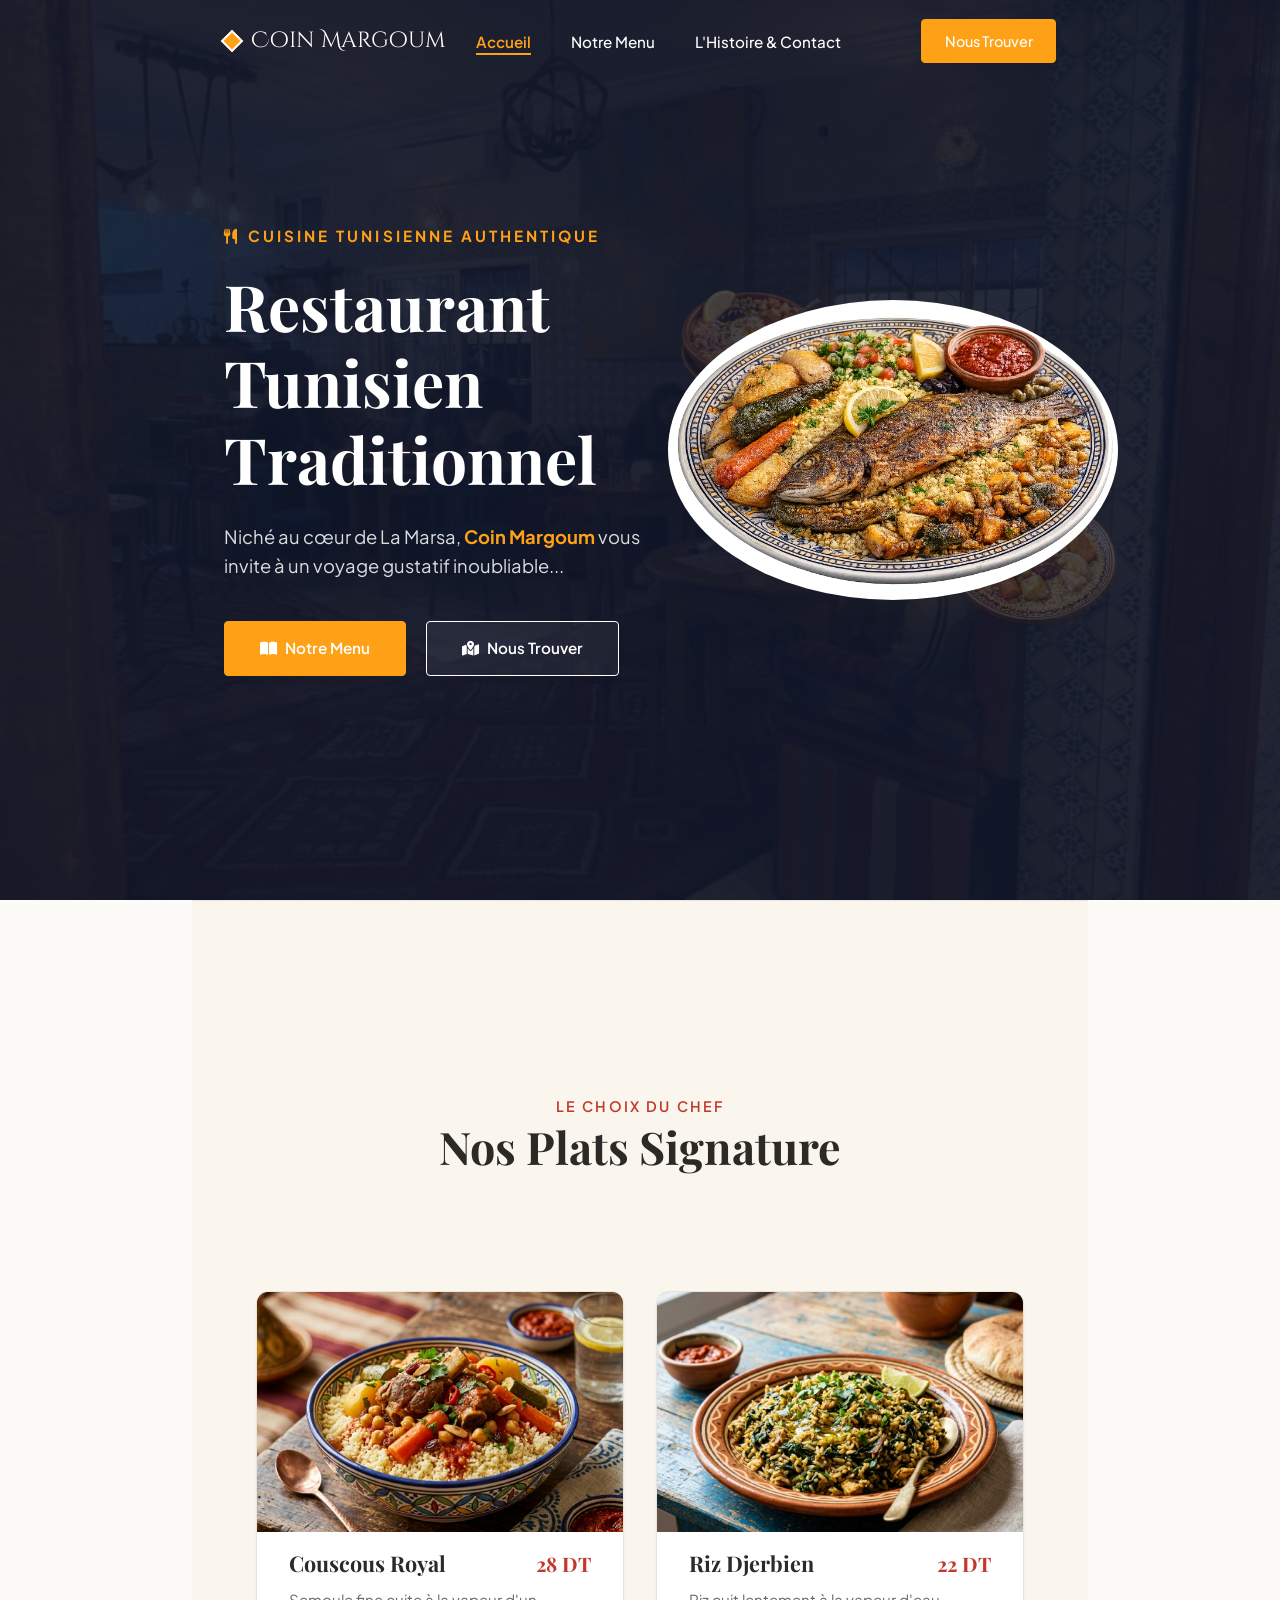
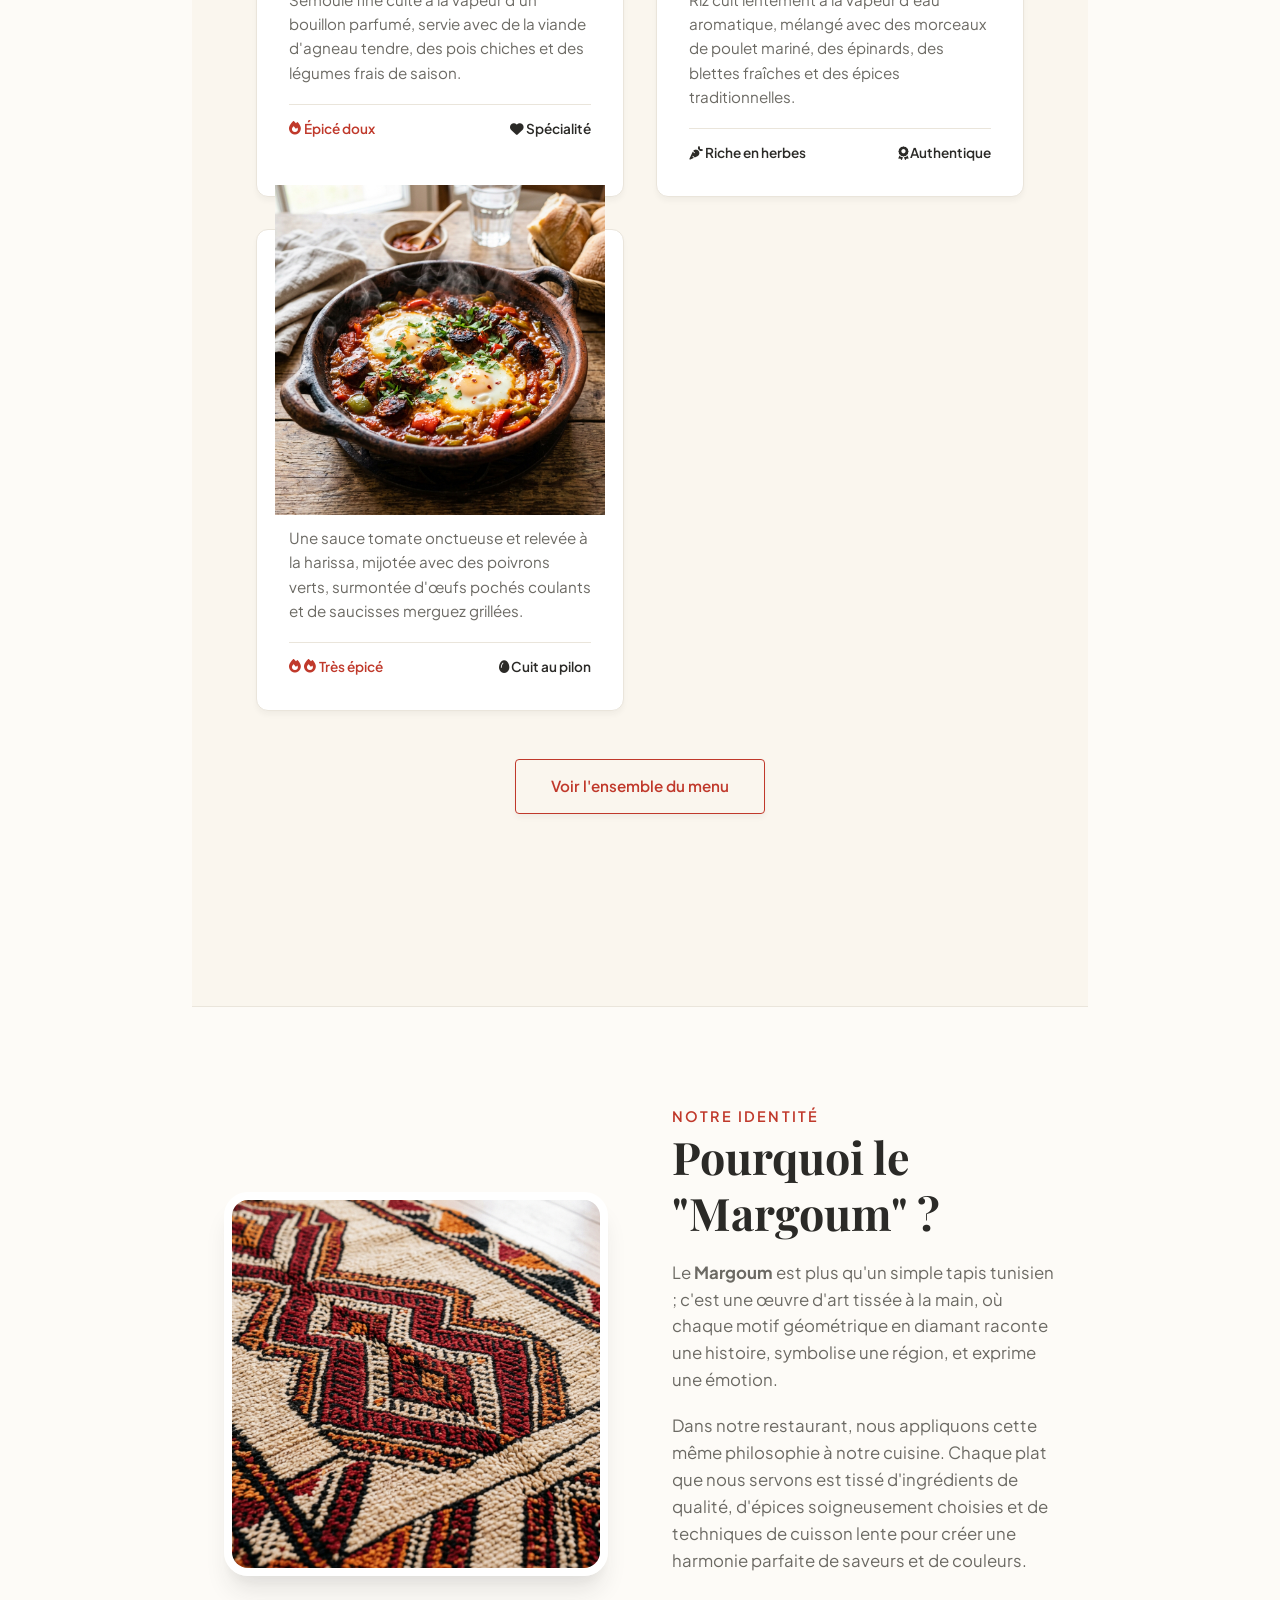
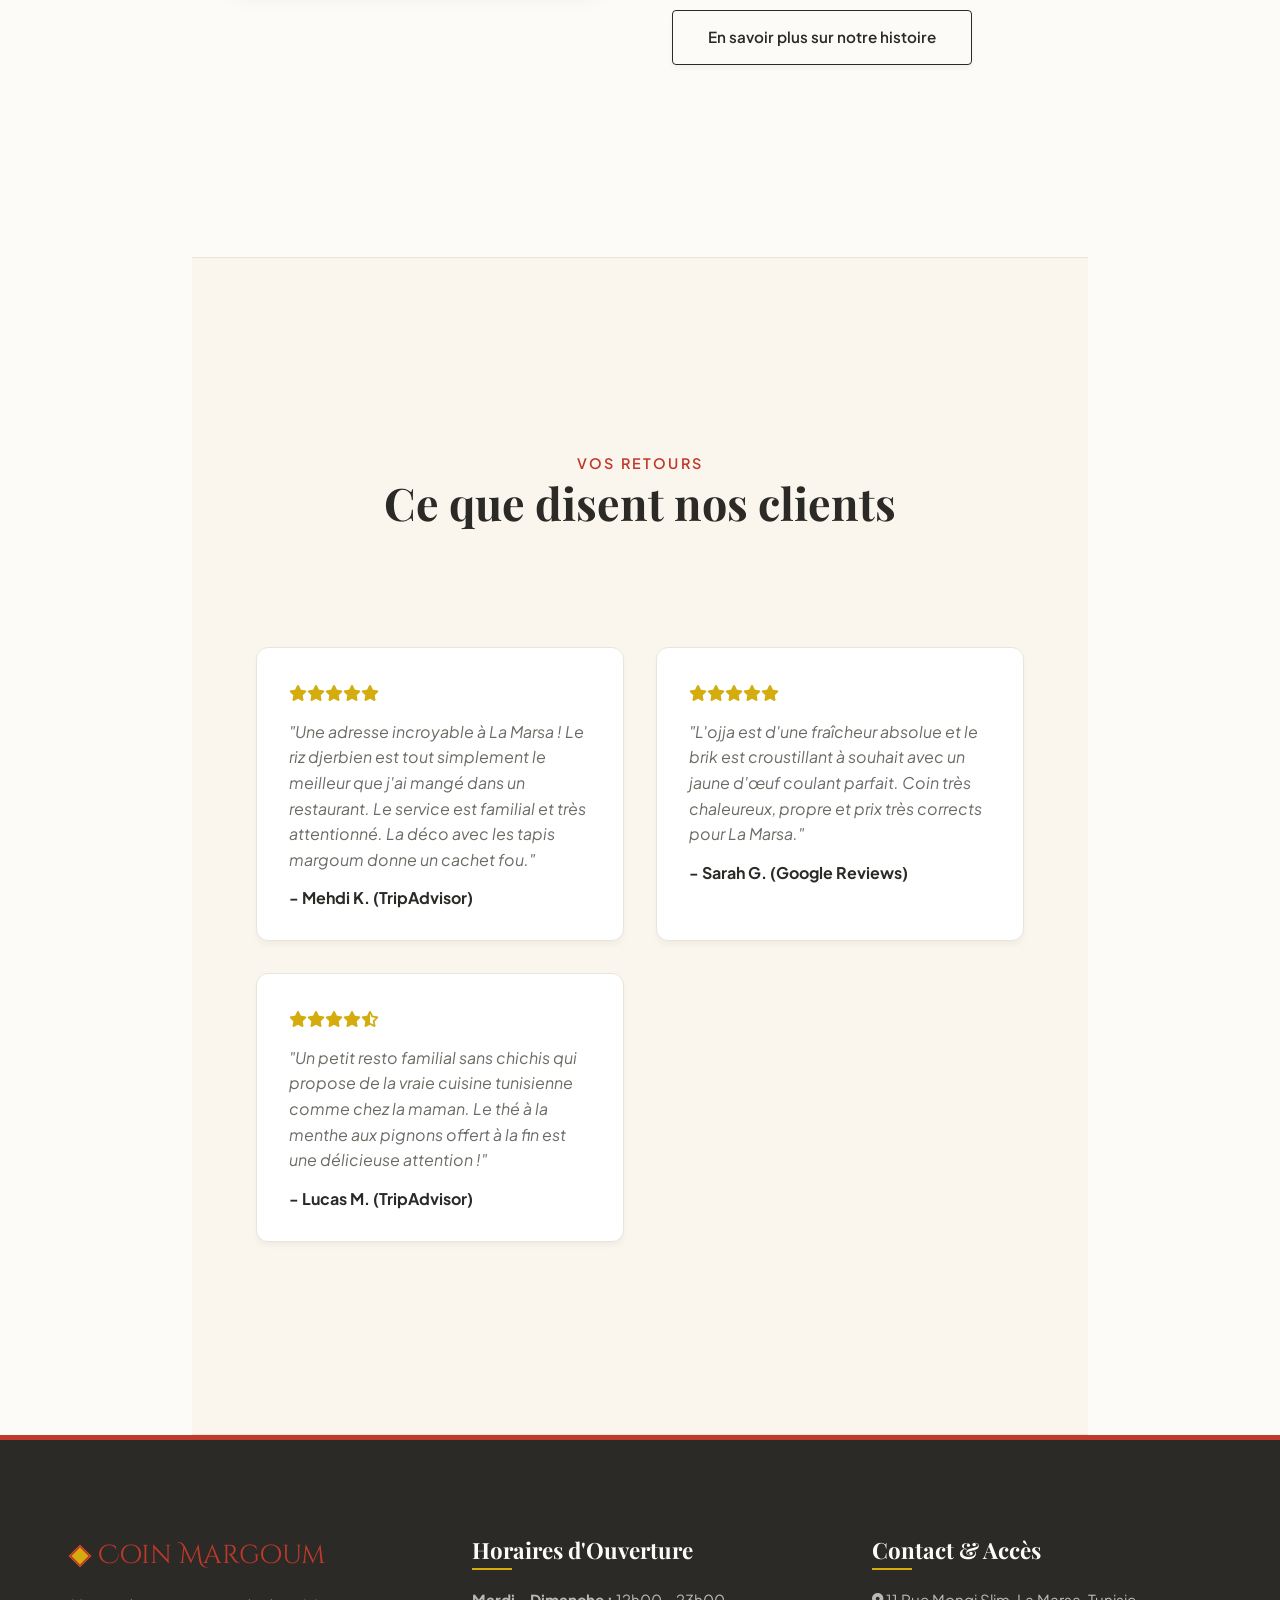
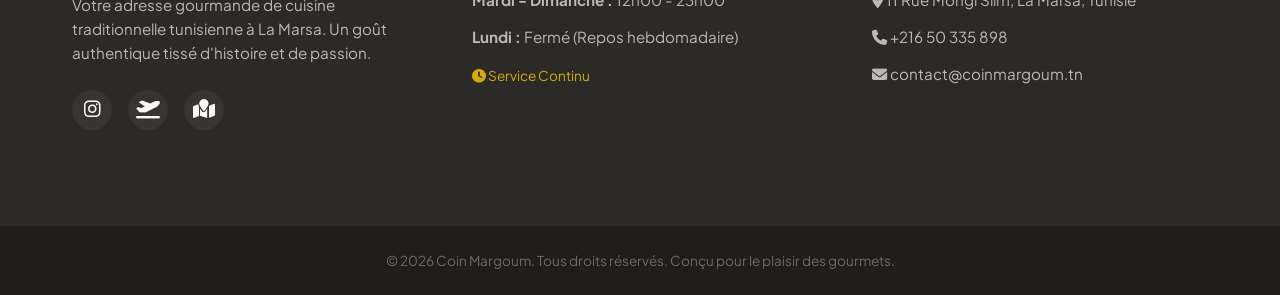
==== index.html @ 008bf055 "Update index.html" ====
<!DOCTYPE html>
<html lang="fr">
<head>
    <meta charset="UTF-8">
    <meta name="viewport" content="width=device-width, initial-scale=1.0">
    <meta name="description" content="Coin Margoum - Restaurant traditionnel tunisien à La Marsa, Tunis. Découvrez nos spécialités culinaires : Couscous, Riz Djerbien, Ojja, et Brik dans une ambiance chaleureuse et authentique.">
    <title>Coin Margoum | Restaurant Tunisien Traditionnel à La Marsa</title>
    <!-- Favicon -->
    <link rel="icon" type="image/png" href="data:image/svg+xml,%3Csvg xmlns='http://www.w3.org/2000/svg' viewBox='0 0 24 24'%3E%3Cpath d='M12 0 L24 12 L12 24 L0 12 Z' fill='%23C0392B'/%3E%3C/svg%3E">
    <!-- FontAwesome for icons -->
    <link rel="stylesheet" href="https://cdnjs.cloudflare.com/ajax/libs/font-awesome/6.4.0/css/all.min.css">
    <!-- Main Stylesheet -->
    <link rel="stylesheet" href="style.css?v=2">
</head>
<body>

    <!-- Sticky Header -->
    <header class="navbar navbar-transparent" id="main-navbar">
        <div class="nav-container">
            <a href="index.html" class="logo" id="nav-logo">
                <div class="logo-diamond"></div>
                Coin Margoum
            </a>
            
            <button class="mobile-nav-toggle" id="mobile-toggle" aria-label="Menu principal">
                <i class="fa-solid fa-bars"></i>
            </button>

            <nav>
                <ul class="nav-links" id="nav-menu">
                    <li><a href="index.html" class="active" id="link-home">Accueil</a></li>
                    <li><a href="menu.html" id="link-menu">Notre Menu</a></li>
                    <li><a href="about.html" id="link-about">L'Histoire & Contact</a></li>
                    <li><button id="admin-space-btn" class="btn btn-secondary nav-cta" style="display: none;">administor space</button></li>
                    <li><a href="about.html#contact" class="btn btn-primary nav-cta" id="link-cta">Nous Trouver</a></li>
                </ul>
            </nav>
        </div>
    </header>

    <main>
        <!-- Hero Section -->
        <section class="hero" id="hero-section">
            <div class="hero-container">
                <div class="hero-content">
                    <div class="hero-tag">
                        <i class="fa-solid fa-utensils"></i> Cuisine Tunisienne Authentique
                    </div>
                    <h1>Restaurant Tunisien Traditionnel</h1>
                    <p>Niché au cœur de La Marsa, <strong>Coin Margoum</strong> vous invite à un voyage gustatif inoubliable... </p>
                    <div class="hero-actions">
                        <a href="menu.html" class="btn btn-primary" id="hero-btn-menu">
                            <i class="fa-solid fa-book-open"></i> Notre Menu
                        </a>
                        <a href="about.html#contact" class="btn btn-secondary" id="hero-btn-contact">
                            <i class="fa-solid fa-map-location-dot"></i> Nous Trouver
                        </a>
                    </div>
                </div>
                <div class="hero-image-container" id="hero-dishes-carousel">
                    <!-- Dish 1: Couscous au Poisson (starts active) - Loads immediately -->
                    <div class="hero-dish-wrapper dish-active" data-index="0">
                        <img src="pictures/41e5725d-9258-46dd-abce-8f9308166b0f.jfif" alt="Couscous au Poisson tunisien" class="dish-img" draggable="false">
                    </div>
                    <!-- Dish 2: Couscous à l'Agneau (starts next) - Lazy-loaded -->
                    <div class="hero-dish-wrapper dish-next" data-index="1">
                        <img src="pictures/ChatGPT Image 6 يونيو 2026، 04_21_49 م.jfif" data-src="assets/dish_couscous_agneau.png" alt="Couscous à l'Agneau traditionnel" class="dish-img" draggable="false">
                    </div>
                    <!-- Dish 3: Ojja Merguez (starts hidden) - Lazy-loaded -->
                    <div class="hero-dish-wrapper dish-hidden" data-index="2">
                        <img src="pictures/ChatGPT Image 6 يونيو 2026، 04_22_20 م.jfif" data-src="assets/dish_ojja.png" alt="Ojja tunisienne aux oeufs et merguez" class="dish-img" draggable="false">
                    </div>
                    <!-- Dish 4: Poisson Grillé (starts hidden) - Lazy-loaded -->
                    <div class="hero-dish-wrapper dish-hidden" data-index="3">
                        <img src="pictures/ChatGPT Image 6 يونيو 2026، 04_22_36 م.jfif" data-src="assets/dish_poisson_grille.png" alt="Poisson grillé tunisien avec salade" class="dish-img" draggable="false">
                    </div>
                    <!-- Dish 5: Chakchouka (starts hidden) - Lazy-loaded -->
                    <div class="hero-dish-wrapper dish-hidden" data-index="4">
                        <img src="pictures/ChatGPT Image Jun 6, 2026, 04_23_22 PM.jfif" data-src="assets/dish_chakchouka.png" alt="Chakchouka tunisienne aux oeufs et poivrons" class="dish-img" draggable="false">
                    </div>
                    <!-- Dish 6: Lablabi (starts hidden) - Lazy-loaded -->
                    <div class="hero-dish-wrapper dish-hidden" data-index="5">
                        <img src="pictures/ChatGPT Image Jun 6, 2026, 04_23_54 PM.jfif" data-src="assets/dish_lablabi.png" alt="Lablabi tunisien aux pois chiches et thon" class="dish-img" draggable="false">
                    </div>
                </div>
            </div>
        </section>


        <!-- Featured Plates Section -->
        <section class="section section-alt" id="featured-plates-section">
            <div class="section">
                <div class="heading-container">
                    <span class="heading-subtitle">Le choix du chef</span>
                    <h2>Nos Plats Signature</h2>
                    <div class="margoum-divider"></div>
                </div>

                <div class="plates-grid">
                    <!-- Plate 1: Couscous -->
                    <div class="plate-card" id="plate-couscous">
                        <div class="plate-image">
                            <img src="assets/dish_couscous.png" alt="Couscous Royal traditionnel de Coin Margoum">
                        </div>
                        <div class="plate-info">
                            <div class="plate-header">
                                <h3>Couscous Royal</h3>
                                <span class="plate-price">28 DT</span>
                            </div>
                            <p class="plate-desc">Semoule fine cuite à la vapeur d'un bouillon parfumé, servie avec de la viande d'agneau tendre, des pois chiches et des légumes frais de saison.</p>
                            <div class="plate-meta">
                                <span class="plate-spicy"><i class="fa-solid fa-fire"></i> Épicé doux</span>
                                <span><i class="fa-solid fa-heart"></i> Spécialité</span>
                            </div>
                        </div>
                    </div>

                    <!-- Plate 2: Riz Djerbien -->
                    <div class="plate-card" id="plate-riz">
                        <div class="plate-image">
                            <img src="assets/dish_riz_djerbien.png" alt="Riz Djerbien traditionnel cuit à la vapeur">
                        </div>
                        <div class="plate-info">
                            <div class="plate-header">
                                <h3>Riz Djerbien</h3>
                                <span class="plate-price">22 DT</span>
                            </div>
                            <p class="plate-desc">Riz cuit lentement à la vapeur d'eau aromatique, mélangé avec des morceaux de poulet mariné, des épinards, des blettes fraîches et des épices traditionnelles.</p>
                            <div class="plate-meta">
                                <span><i class="fa-solid fa-carrot"></i> Riche en herbes</span>
                                <span><i class="fa-solid fa-award"></i> Authentique</span>
                            </div>
                        </div>
                    </div>

                    <!-- Plate 3: Ojja -->
                    <div class="plate-card-tr" id="plate-ojja">
                        <div class="plate-image-tr" style="text-align: center;">
                            <img src="assets/dish_ojja.png" style="width: 90%;" alt="Ojja tunisienne aux oeufs et merguez">
                        </div>
                        <div class="plate-info">
                            <div class="plate-header">
                                <h3>Ojja aux Merguez</h3>
                                <span class="plate-price">18 DT</span>
                            </div>
                            <p class="plate-desc">Une sauce tomate onctueuse et relevée à la harissa, mijotée avec des poivrons verts, surmontée d'œufs pochés coulants et de saucisses merguez grillées.</p>
                            <div class="plate-meta">
                                <span class="plate-spicy"><i class="fa-solid fa-fire"></i><i class="fa-solid fa-fire"></i> Très épicé</span>
                                <span><i class="fa-solid fa-egg"></i> Cuit au pilon</span>
                            </div>
                        </div>
                    </div>
                </div>

                <div style="text-align: center; margin-top: 3rem;">
                    <a href="menu.html" class="btn btn-outline" id="btn-see-full-menu">Voir l'ensemble du menu</a>
                </div>
            </div>
        </section>

        <!-- Our Story Teaser Section -->
        <section class="section" id="about-teaser-section">
            <div class="about-hero">
                <div class="about-hero-img">
                    <img src="assets/about_margoum.png" alt="Détail d'un tapis traditionnel Margoum tunisien">
                </div>
                <div class="about-hero-content">
                    <span class="heading-subtitle">Notre Identité</span>
                    <h2>Pourquoi le "Margoum" ?</h2>
                    <p>Le <strong>Margoum</strong> est plus qu'un simple tapis tunisien ; c'est une œuvre d'art tissée à la main, où chaque motif géométrique en diamant raconte une histoire, symbolise une région, et exprime une émotion.</p>
                    <p>Dans notre restaurant, nous appliquons cette même philosophie à notre cuisine. Chaque plat que nous servons est tissé d'ingrédients de qualité, d'épices soigneusement choisies et de techniques de cuisson lente pour créer une harmonie parfaite de saveurs et de couleurs.</p>
                    <a href="about.html" class="btn btn-secondary" style="margin-top: 1rem;" id="btn-read-history">En savoir plus sur notre histoire</a>
                </div>
            </div>
        </section>

        <!-- Testimonials Section -->
        <section class="section section-alt" id="testimonials-section">
            <div class="section">
                <div class="heading-container">
                    <span class="heading-subtitle">Vos retours</span>
                    <h2>Ce que disent nos clients</h2>
                    <div class="margoum-divider"></div>
                </div>

                <div class="features-grid">
                    <!-- Testimonial 1 -->
                    <div class="feature-card" style="text-align: left;" id="testi-1">
                        <div style="color: var(--color-gold); margin-bottom: 0.8rem;">
                            <i class="fa-solid fa-star"></i><i class="fa-solid fa-star"></i><i class="fa-solid fa-star"></i><i class="fa-solid fa-star"></i><i class="fa-solid fa-star"></i>
                        </div>
                        <p style="font-style: italic; margin-bottom: 1rem;">"Une adresse incroyable à La Marsa ! Le riz djerbien est tout simplement le meilleur que j'ai mangé dans un restaurant. Le service est familial et très attentionné. La déco avec les tapis margoum donne un cachet fou."</p>
                        <h4 style="font-size: 1rem; font-family: var(--font-body); font-weight: 700;">- Mehdi K. (TripAdvisor)</h4>
                    </div>

                    <!-- Testimonial 2 -->
                    <div class="feature-card" style="text-align: left;" id="testi-2">
                        <div style="color: var(--color-gold); margin-bottom: 0.8rem;">
                            <i class="fa-solid fa-star"></i><i class="fa-solid fa-star"></i><i class="fa-solid fa-star"></i><i class="fa-solid fa-star"></i><i class="fa-solid fa-star"></i>
                        </div>
                        <p style="font-style: italic; margin-bottom: 1rem;">"L'ojja est d'une fraîcheur absolue et le brik est croustillant à souhait avec un jaune d'œuf coulant parfait. Coin très chaleureux, propre et prix très corrects pour La Marsa."</p>
                        <h4 style="font-size: 1rem; font-family: var(--font-body); font-weight: 700;">- Sarah G. (Google Reviews)</h4>
                    </div>

                    <!-- Testimonial 3 -->
                    <div class="feature-card" style="text-align: left;" id="testi-3">
                        <div style="color: var(--color-gold); margin-bottom: 0.8rem;">
                            <i class="fa-solid fa-star"></i><i class="fa-solid fa-star"></i><i class="fa-solid fa-star"></i><i class="fa-solid fa-star"></i><i class="fa-solid fa-star-half-stroke"></i>
                        </div>
                        <p style="font-style: italic; margin-bottom: 1rem;">"Un petit resto familial sans chichis qui propose de la vraie cuisine tunisienne comme chez la maman. Le thé à la menthe aux pignons offert à la fin est une délicieuse attention !"</p>
                        <h4 style="font-size: 1rem; font-family: var(--font-body); font-weight: 700;">- Lucas M. (TripAdvisor)</h4>
                    </div>
                </div>
            </div>
        </section>


    </main>

    <!-- Footer -->
    <footer>
        <div class="footer-container">
            <!-- Col 1 -->
            <div class="footer-col" id="footer-brand">
                <div class="footer-logo">
                    <div class="logo-diamond"></div>
                    Coin Margoum
                </div>
                <p>Votre adresse gourmande de cuisine traditionnelle tunisienne à La Marsa. Un goût authentique tissé d'histoire et de passion.</p>
                <div class="footer-socials">
                    <a href="https://www.instagram.com/stories/highlights/17937594273190256/" target="_blank" aria-label="Instagram"><i class="fa-brands fa-instagram"></i></a>
                    <a href="https://www.tripadvisor.fr/Restaurant_Review-g297946-d32889949-Reviews-Coin_Margoum-La_Marsa_Tunis_Governorate.html" target="_blank" aria-label="TripAdvisor"><i class="fa-solid fa-plane-departure"></i></a>
                    <a href="https://www.google.com/maps/place/Coin+Margoum/data=!4m7!3m6!1s0x12e2b5003e808051:0xf9a4d37cafb55d91!8m2!3d36.8837142!4d10.331708!16s%2Fg%2F11x7y9v_qn!19sChIJUYCAPgC14hIRkV21r3zTpPk?authuser=0&hl=en&rclk=1" target="_blank" aria-label="Google Maps"><i class="fa-solid fa-map-location"></i></a>
                </div>
            </div>

            <!-- Col 2 -->
            <div class="footer-col" id="footer-hours">
                <h3>Horaires d'Ouverture</h3>
                <p><strong>Mardi - Dimanche :</strong> 12h00 - 23h00</p>
                <p><strong>Lundi :</strong> Fermé (Repos hebdomadaire)</p>
                <p style="margin-top: 1rem; font-size: 0.85rem; color: var(--color-gold);"><i class="fa-solid fa-clock"></i> Service Continu</p>
            </div>

            <!-- Col 3 -->
            <div class="footer-col" id="footer-contact">
                <h3>Contact & Accès</h3>
                <p><i class="fa-solid fa-location-dot"></i> 11 Rue Mongi Slim, La Marsa, Tunisie</p>
                <p><i class="fa-solid fa-phone"></i> +216 50 335 898</p>
                <p><i class="fa-solid fa-envelope"></i> contact@coinmargoum.tn</p>
            </div>
        </div>
        <div class="footer-bottom">
            <p>&copy; 2026 Coin Margoum. Tous droits réservés. Conçu pour le plaisir des gourmets.</p>
        </div>
    </footer>

    <!-- Main JavaScript -->
    <script src="backEnd.js"></script>
    <script src="app.js"></script>
</body>
</html>
---- style.css ----
@import url('https://fonts.googleapis.com/css2?family=Cinzel+Decorative:wght@700&family=Playfair+Display:ital,wght@0,400;0,600;0,700;1,400&family=Plus+Jakarta+Sans:wght@300;400;500;600;700&display=swap');

/* --- DESIGN SYSTEM & CUSTOM PROPERTIES --- */
:root {
    /* Color Palette */
    --color-bg: #FDFBF7;
    --color-card-bg: #FFFFFF;
    --color-text-main: #2B2A27;
    --color-text-muted: #6C6A64;
    --color-red-primary: #C0392B; /* Harissa Red */
    --color-red-light: #FDEDEC;
    --color-green-accent: #2E5A44; /* Olive Green */
    --color-green-light: #EBF5FB;
    --color-gold: #D4AC0D; /* Honey Gold */
    --color-gold-light: #FCF3CF;
    --color-border: #EAE5DB;
    
    /* New Dark Theme and Orange Accent Tokens */
    --color-dark-bg: #0F172B;
    --color-primary-orange: #FEA116;
    --color-primary-orange-hover: #E08B0E;

    /* Fonts */
    --font-heading-accent: 'Cinzel Decorative', serif;
    --font-heading: 'Playfair Display', serif;
    --font-body: 'Plus Jakarta Sans', sans-serif;

    /* Spacing */
    --space-xs: 0.5rem;
    --space-sm: 1rem;
    --space-md: 2rem;
    --space-lg: 4rem;
    --space-xl: 6rem;

    /* Shadows & Borders */
    --shadow-sm: 0 4px 6px -1px rgba(43, 42, 39, 0.05);
    --shadow-md: 0 10px 15px -3px rgba(43, 42, 39, 0.08), 0 4px 6px -2px rgba(43, 42, 39, 0.03);
    --shadow-lg: 0 20px 25px -5px rgba(43, 42, 39, 0.1), 0 10px 10px -5px rgba(43, 42, 39, 0.04);
    --border-radius-sm: 4px;
    --border-radius-md: 12px;
    --border-radius-lg: 24px;

    /* Transition */
    --transition-fast: 0.2s cubic-bezier(0.4, 0, 0.2, 1);
    --transition-normal: 0.3s cubic-bezier(0.4, 0, 0.2, 1);
    --transition-slow: 0.5s cubic-bezier(0.4, 0, 0.2, 1);
}

/* --- BASE RESET --- */
* {
    margin: 0;
    padding: 0;
    box-sizing: border-box;
}

html {
    scroll-behavior: smooth;
    font-size: 16px;
    height: 100%;
}

body {
    background-color: var(--color-bg);
    color: var(--color-text-main);
    font-family: var(--font-body);
    line-height: 1.6;
    overflow-x: hidden;
    min-height: 100%;
    display: flex;
    flex-direction: column;
}

main {
    flex: 1;
}

/* --- TYPOGRAPHY --- */
h1, h2, h3, h4 {
    font-family: var(--font-heading);
    font-weight: 700;
    line-height: 1.25;
}

h1 {
    font-size: clamp(2.5rem, 5vw, 4.5rem);
}

h2 {
    font-size: clamp(1.8rem, 4vw, 2.8rem);
    text-align: center;
    position: relative;
    margin-bottom: var(--space-md);
}

h3 {
    font-size: clamp(1.4rem, 3vw, 1.8rem);
}

p {
    font-weight: 400;
    color: var(--color-text-muted);
}

a {
    color: inherit;
    text-decoration: none;
    transition: var(--transition-fast);
}

/* --- DECORATIVE MARGOUM ELEMENTS --- */
.margoum-border-top {
    height: 14px;
    background-repeat: repeat-x;
    width: 100%;
}

.margoum-divider {
    height: 20px;
    background-repeat: repeat-x;
    background-position: center;
    margin: var(--space-md) auto;
    width: 180px;
}

.heading-container {
    margin-bottom: var(--space-lg);
    text-align: center;
}

.heading-subtitle {
    font-family: var(--font-body);
    font-weight: 600;
    text-transform: uppercase;
    letter-spacing: 0.15em;
    color: var(--color-red-primary);
    font-size: 0.9rem;
    margin-bottom: 0.5rem;
}

/* --- BUTTONS --- */
.btn {
    display: inline-flex;
    align-items: center;
    justify-content: center;
    padding: 0.9rem 2.2rem;
    font-family: var(--font-body);
    font-weight: 600;
    font-size: 0.95rem;
    border-radius: var(--border-radius-sm);
    cursor: pointer;
    transition: var(--transition-normal);
    border: 1px solid transparent;
    gap: 0.5rem;
    box-shadow: var(--shadow-sm);
}

.btn-primary {
    background-color: var(--color-primary-orange);
    color: #FFFFFF;
    border-color: var(--color-primary-orange);
}

.btn-primary:hover {
    background-color: var(--color-primary-orange-hover);
    border-color: var(--color-primary-orange-hover);
    transform: translateY(-2px);
    box-shadow: var(--shadow-md);
}

.btn-secondary {
    background-color: transparent;
    border-color: var(--color-text-main);
    color: var(--color-text-main);
}

.btn-secondary:hover {
    background-color: var(--color-text-main);
    color: #FFFFFF;
    transform: translateY(-2px);
    box-shadow: var(--shadow-md);
}

.btn-outline {
    background-color: transparent;
    border-color: var(--color-red-primary);
    color: var(--color-red-primary);
}

.btn-outline:hover {
    background-color: var(--color-red-primary);
    color: #FFFFFF;
    transform: translateY(-2px);
    box-shadow: var(--shadow-md);
}

/* --- NAVIGATION HEADER --- */
.navbar {
    position: fixed;
    top: 0;
    width: 100%;
    z-index: 1000;
    background-color: rgba(253, 251, 247, 0.95);
    backdrop-filter: blur(10px);
    -webkit-backdrop-filter: blur(10px);
    border-bottom: 1px solid var(--color-border);
    transition: 1s cubic-bezier(0.4, 0, 0.2, 1);
}

.navbar-transparent {
    background-color: transparent !important;
    backdrop-filter: none !important;
    -webkit-backdrop-filter: none !important;
    border-bottom: none !important;
    box-shadow: none !important;
}

.navbar-transparent .margoum-border-top {
    opacity: 0 !important;
}

.navbar .margoum-border-top {
    transition: opacity 1s cubic-bezier(0.4, 0, 0.2, 1);
    opacity: 1;
}

.navbar-scrolled {
    background-color: #FDFBF7 !important;
    box-shadow: var(--shadow-md);
    border-bottom: 1px solid var(--color-border);
}

.nav-container {
    max-width: 70vw;
    margin: 0 auto;
    padding: 1.2rem var(--space-md);
    display: flex;
    justify-content: space-between;
    align-items: center;
}

.logo {
    display: flex;
    align-items: center;
    gap: 0.7rem;
    font-family: var(--font-heading-accent);
    font-size: 1.4rem;
    color: var(--color-red-primary);
    transition: 1s cubic-bezier(0.4, 0, 0.2, 1);
}

.logo-diamond {
    width: 16px;
    height: 16px;
    background-color: var(--color-gold);
    transform: rotate(45deg);
    border: 2px solid var(--color-red-primary);
    transition: 1s cubic-bezier(0.4, 0, 0.2, 1);
}

.nav-links {
    display: flex;
    list-style: none;
    gap: 2.5rem;
    align-items: center;
}

.nav-links a {
    font-weight: 500;
    font-size: 0.95rem;
    color: var(--color-text-main);
    position: relative;
    padding: 0.3rem 0;
    transition: 1s cubic-bezier(0.4, 0, 0.2, 1);
}

.nav-links a::after {
    content: '';
    position: absolute;
    width: 0;
    height: 2px;
    bottom: 0;
    left: 0;
    background-color: var(--color-red-primary);
    transition: var(--transition-normal);
}

.nav-links a:hover::after,
.nav-links a.active::after {
    width: 100%;
}

.nav-links a.active {
    color: var(--color-red-primary);
    font-weight: 600;
}

.nav-cta {
    font-size: 0.9rem !important;
    padding: 0.6rem 1.4rem !important;
    border-radius: var(--border-radius-sm);
}

/* Mobile Toggle */
.mobile-nav-toggle {
    display: none;
    background: none;
    border: none;
    cursor: pointer;
    font-size: 1.6rem;
    color: var(--color-text-main);
    transition: 1s cubic-bezier(0.4, 0, 0.2, 1);
}

/* --- TRANSPARENT OVERLAY HERO COLOR OVERRIDES --- */
.navbar-transparent .logo {
    color: #FFFFFF !important;
}

.navbar-transparent .logo-diamond {
    background-color: var(--color-primary-orange) !important;
    border: 2px solid #FFFFFF !important;
}

.navbar-transparent .nav-links a {
    color: #FFFFFF !important;
}

.navbar-transparent .nav-links a::after {
    background-color: var(--color-primary-orange) !important;
}

.navbar-transparent .nav-links a.active {
    color: var(--color-primary-orange) !important;
}

.navbar-transparent .mobile-nav-toggle {
    color: #FFFFFF !important;
}

/* --- DARK BLUE OVERLAY HERO COLOR OVERRIDES (75px to hero height) --- */
.navbar-dark-overlay {
    background-color: var(--color-dark-bg) !important;
    backdrop-filter: blur(12px) !important;
    -webkit-backdrop-filter: blur(12px) !important;
    box-shadow: var(--shadow-md);
    border-bottom: 1px solid rgba(255, 255, 255, 0.05) !important;
}

.navbar-dark-overlay .logo {
    color: #FFFFFF !important;
}

.navbar-dark-overlay .logo-diamond {
    background-color: var(--color-primary-orange) !important;
    border: 2px solid #FFFFFF !important;
}

.navbar-dark-overlay .nav-links a {
    color: #FFFFFF !important;
}

.navbar-dark-overlay .nav-links a::after {
    background-color: var(--color-primary-orange) !important;
}

.navbar-dark-overlay .nav-links a.active {
    color: var(--color-primary-orange) !important;
}

.navbar-dark-overlay .mobile-nav-toggle {
    color: #FFFFFF !important;
}

.navbar-dark-overlay .margoum-border-top {
    opacity: 0 !important; /* remains transparent in hero section */
}

/* --- ADMIN BUTTON OVERRIDES IN HERO SECTION --- */
.navbar-transparent #admin-space-btn,
.navbar-dark-overlay #admin-space-btn {
    color: #FFFFFF !important;
    border-color: rgba(255, 255, 255, 0.5) !important;
}

.navbar-transparent #admin-space-btn:hover,
.navbar-dark-overlay #admin-space-btn:hover {
    background-color: rgba(255, 255, 255, 0.15) !important;
    color: #FFFFFF !important;
    border-color: #FFFFFF !important;
}

/* --- FOOTER --- */
footer {
    background-color: #2B2A27;
    color: #FDFBF7;
    border-top: 5px solid var(--color-red-primary);
    padding-top: var(--space-xl);
}

.footer-container {
    max-width: 1200px;
    margin: 0 auto;
    padding: 0 var(--space-md) var(--space-xl) var(--space-md);
    display: grid;
    grid-template-columns: repeat(auto-fit, minmax(250px, 1fr));
    gap: var(--space-lg);
}

.footer-col h3 {
    font-family: var(--font-heading);
    font-size: 1.4rem;
    margin-bottom: 1.5rem;
    color: #FDFBF7;
    position: relative;
    display: inline-block;
}

.footer-col h3::after {
    content: '';
    position: absolute;
    bottom: -6px;
    left: 0;
    width: 40px;
    height: 2px;
    background-color: var(--color-gold);
}

.footer-col p {
    color: #BAB9B6;
    margin-bottom: 0.8rem;
    font-size: 0.95rem;
}

.footer-logo {
    display: flex;
    align-items: center;
    gap: 0.6rem;
    font-family: var(--font-heading-accent);
    font-size: 1.6rem;
    color: var(--color-red-primary);
    margin-bottom: 1rem;
}

.footer-socials {
    display: flex;
    gap: 1rem;
    margin-top: 1.5rem;
}

.footer-socials a {
    display: flex;
    align-items: center;
    justify-content: center;
    width: 40px;
    height: 40px;
    background-color: rgba(253, 251, 247, 0.05);
    border-radius: 50%;
    color: #FAF8F5;
    font-size: 1.2rem;
    transition: var(--transition-normal);
}

.footer-socials a:hover {
    background-color: var(--color-red-primary);
    transform: translateY(-3px);
}

.footer-links {
    list-style: none;
}

.footer-links li {
    margin-bottom: 0.8rem;
}

.footer-links a {
    color: #BAB9B6;
}

.footer-links a:hover {
    color: var(--color-gold);
    padding-left: 5px;
}

.footer-bottom {
    background-color: #1F1E1C;
    padding: 1.5rem var(--space-md);
    text-align: center;
    font-size: 0.85rem;
    color: #8C8A84;
}

/* --- HOME PAGE SECTIONS --- */

/* Hero Section */
.hero {
    position: relative;
    min-height: 100vh;
    display: flex;
    align-items: center;
    background: linear-gradient(rgba(15, 23, 43, 0.9), rgba(15, 23, 43, 0.9)), url('assets/hero_interior.jpg') center/cover no-repeat;
    padding: var(--space-xl) 0;
    overflow: hidden;
    -webkit-user-select: none;
    -moz-user-select: none;
    -ms-user-select: none;
    user-select: none;
}

.hero-container {
    max-width: 70vw;
    margin: 0 auto;
    padding: 0 var(--space-md);
    display: grid;
    grid-template-columns: 1.15fr 0.85fr;
    gap: var(--space-lg);
    align-items: center;
    width: 100%;
}

.hero-content {
    max-width: 620px;
    width: 100%;
    text-align: left;
    background: transparent;
    padding: 0;
    border-radius: 0;
    border: none;
    box-shadow: none;
    backdrop-filter: none;
    -webkit-backdrop-filter: none;
    display: flex;
    flex-direction: column;
    align-items: flex-start;
}

.hero-tag {
    font-family: var(--font-body);
    font-weight: 700;
    color: var(--color-primary-orange);
    text-transform: uppercase;
    letter-spacing: 0.2em;
    font-size: 0.95rem;
    margin-bottom: 1.2rem;
    display: inline-flex;
    align-items: center;
    gap: 0.5rem;
    text-shadow: none;
}

.hero h1 {
    color: #FFFFFF;
    margin-bottom: 1.5rem;
    font-family: var(--font-heading);
    font-weight: 700;
    font-size: clamp(2.8rem, 5vw, 4.5rem);
    line-height: 1.2;
    text-shadow: none;
}

.hero p {
    font-size: 1.15rem;
    margin-bottom: 2.5rem;
    color: rgba(255, 255, 255, 0.85);
    text-shadow: none;
}

.hero p strong {
    color: var(--color-primary-orange);
    font-weight: 700;
}

.hero .btn-secondary {
    border-color: #FFFFFF;
    color: #FFFFFF;
    background-color: rgba(255, 255, 255, 0.05);
}

.hero .btn-secondary:hover {
    background-color: #FFFFFF;
    color: var(--color-dark-bg);
}

.hero-actions {
    display: flex;
    gap: 1.2rem;
    flex-wrap: wrap;
    justify-content: flex-start;
}

.hero-image-container {
    display: flex;
    justify-content: center;
    align-items: center;
    position: relative;
    width: 100%;
    height: 480px; /* fixed height to hold absolute positioned dish layers */
    -webkit-user-select: none;
    -moz-user-select: none;
    -ms-user-select: none;
    user-select: none;
    -webkit-touch-callout: none;
}

/* Force selection to remain completely transparent for the carousel elements */
.hero-image-container::selection,
.hero-image-container *::selection,
.hero-image-container::-moz-selection,
.hero-image-container *::-moz-selection,
.hero-dish-wrapper::selection,
.hero-dish-wrapper *::selection,
.hero-dish-wrapper::-moz-selection,
.hero-dish-wrapper *::-moz-selection {
    background: transparent !important;
    color: inherit !important;
}

.hero-image-container::before {
    content: '';
    position: absolute;
    width: 90%;
    height: 90%;
    background: radial-gradient(circle, rgba(254, 161, 22, 0.18) 0%, rgba(15, 23, 43, 0) 70%);
    z-index: 1;
    pointer-events: none;
    filter: blur(25px);
}

.hero-dish-wrapper {
    position: absolute;
    width: 450px;
    height: auto;
    transition: transform 1.2s cubic-bezier(0.4, 0, 0.2, 1), opacity 1.2s ease;
    display: flex;
    justify-content: center;
    align-items: center;
    -webkit-user-select: none;
    -moz-user-select: none;
    -ms-user-select: none;
    user-select: none;
    -webkit-touch-callout: none;
}

.dish-img {
    width: 100%;
    height: auto;
    border-radius: 50%;
    -webkit-user-select: none;
    -moz-user-select: none;
    -ms-user-select: none;
    user-select: none;
    pointer-events: none;
    -webkit-user-drag: none;
    -khtml-user-drag: none;
    -moz-user-drag: none;
    -o-user-drag: none;
    user-drag: none;
    -webkit-touch-callout: none;
}

/* Dish States positioning & scaling */
.dish-active {
    transform: translate(0, 0) scale(1);
    opacity: 1;
    z-index: 5;
    cursor: pointer;
}

.dish-active .dish-img {
    animation: soft-float 4s ease-in-out infinite;
}

.dish-active:hover {
    transform: translate(0, 0) scale(1.05);
}

.dish-next {
    transform: translate(140px, 110px) scale(0.4);
    opacity: 0.2;
    z-index: 3;
    cursor: pointer;
}

.dish-prev {
    transform: translate(-140px, -110px) scale(0.4);
    opacity: 0.2;
    z-index: 2;
    pointer-events: auto;
    cursor: pointer;
}

.dish-hidden {
    transform: translate(200px, 150px) scale(0.1);
    opacity: 0;
    z-index: 0;
    pointer-events: none;
}

@keyframes soft-float {
    0% {
        transform: translateY(0);
    }
    50% {
        transform: translateY(-22px);
    }
    100% {
        transform: translateY(0);
    }
}

/* Section Common Styling */
.section {
    padding: var(--space-xl) 0;
    max-width: 70vw;
    margin: 0 auto;
    padding-left: var(--space-md);
    padding-right: var(--space-md);
}

.section-alt {
    background-color: #FAF6EE;
    border-top: 1px solid var(--color-border);
    border-bottom: 1px solid var(--color-border);
}

.section-alt .section {
    margin: 0 auto;
}

/* Feature Grid */
.features-grid {
    display: grid;
    grid-template-columns: repeat(auto-fit, minmax(300px, 1fr));
    gap: var(--space-md);
}

.feature-card {
    background-color: var(--color-card-bg);
    padding: var(--space-md);
    border-radius: var(--border-radius-md);
    box-shadow: var(--shadow-sm);
    border: 1px solid var(--color-border);
    text-align: center;
    transition: var(--transition-normal);
    position: relative;
    overflow: hidden;
}

.feature-card::before {
    content: '';
    position: absolute;
    top: 0;
    left: 0;
    width: 100%;
    height: 4px;
    background-color: var(--color-red-primary);
    transform: scaleX(0);
    transform-origin: left;
    transition: var(--transition-normal);
}

.feature-card:hover {
    transform: translateY(-8px);
    box-shadow: var(--shadow-lg);
}

.feature-card:hover::before {
    transform: scaleX(1);
}

.feature-icon {
    width: 60px;
    height: 60px;
    border-radius: 50%;
    background-color: var(--color-red-light);
    color: var(--color-red-primary);
    display: inline-flex;
    align-items: center;
    justify-content: center;
    font-size: 1.5rem;
    margin-bottom: 1.2rem;
}

.feature-card h3 {
    margin-bottom: 0.8rem;
    font-size: 1.3rem;
}

/* Featured Plates */
.plates-grid {
    display: grid;
    grid-template-columns: repeat(auto-fit, minmax(320px, 1fr));
    gap: var(--space-md);
}

.plate-card {
    background-color: var(--color-card-bg);
    border-radius: var(--border-radius-md);
    overflow: hidden;
    box-shadow: var(--shadow-sm);
    border: 1px solid var(--color-border);
    transition: var(--transition-normal);
    cursor: pointer;
}
.plate-card-tr {
    background-color: var(--color-card-bg);
    border-radius: var(--border-radius-md);
    box-shadow: var(--shadow-sm);
    border: 1px solid var(--color-border);
    transition: var(--transition-normal);
    cursor: pointer;
}
.plate-card-tr:hover,
.plate-card:hover {
    transform: translateY(-5px);
    box-shadow: var(--shadow-md);
}

.plate-image {
    width: 100%;
    height: 240px;
    overflow: hidden;
    position: relative;
}
.plate-image-tr {
    width: 100%;
    height: 240px;
    position: relative;
}

.plate-image img {
    width: 100%;
    height: 100%;
    object-fit: cover;
    transition: var(--transition-slow);
}

.plate-image-tr img {
    width: 100%;
    height: 100%;
    object-fit: cover;
    overflow: visible !important;
    overflow-clip-margin: unset !important;
    transition: var(--transition-slow);
}

.plate-card:hover .plate-image img {
    transform: scale(1.08);
}
.plate-card-tr:hover .plate-image-tr img {
    transform: scale(1.05);
}


.plate-tag {
    position: absolute;
    top: var(--space-sm);
    left: var(--space-sm);
    background-color: var(--color-green-accent);
    color: #FFFFFF;
    padding: 0.4rem 1rem;
    font-size: 0.8rem;
    font-weight: 600;
    border-radius: var(--border-radius-sm);
}

.plate-info {
    padding: var(--space-sm) var(--space-md) var(--space-md) var(--space-md);
}

.plate-header {
    display: flex;
    justify-content: space-between;
    align-items: baseline;
    margin-bottom: 0.5rem;
}

.plate-header h3 {
    font-size: 1.35rem;
}

.plate-price {
    font-family: var(--font-heading);
    font-weight: 700;
    color: var(--color-red-primary);
    font-size: 1.25rem;
}

.plate-desc {
    font-size: 0.95rem;
    margin-bottom: 1.2rem;
}

.plate-meta {
    display: flex;
    justify-content: space-between;
    align-items: center;
    border-top: 1px solid var(--color-border);
    padding-top: 0.8rem;
    font-size: 0.85rem;
    font-weight: 600;
}

.plate-spicy {
    display: inline-flex;
    align-items: center;
    gap: 0.2rem;
    color: var(--color-red-primary);
}

/* CTA Promo Box */
.cta-promo {
    background: linear-gradient(rgba(46, 90, 68, 0.92), rgba(46, 90, 68, 0.92)), url('assets/hero_interior.jpg') center/cover no-repeat;
    border-radius: var(--border-radius-lg);
    padding: var(--space-xl) var(--space-md);
    text-align: center;
    color: #FDFBF7;
    margin: var(--space-xl) var(--space-md);
    max-width: 1200px;
    box-shadow: var(--shadow-lg);
}

.cta-promo h2 {
    color: #FDFBF7;
}

.cta-promo p {
    color: #D5E5DC;
    max-width: 600px;
    margin: 0 auto 2.2rem auto;
    font-size: 1.1rem;
}

.cta-promo .btn-primary {
    background-color: var(--color-gold);
    color: var(--color-text-main);
}

.cta-promo .btn-primary:hover {
    background-color: #B5930A;
}

/* --- MENU PAGE SECTIONS --- */
.menu-intro {
    text-align: center;
    max-width: 700px;
    margin: 0 auto var(--space-xl) auto;
}

.menu-intro p {
    font-size: 1.1rem;
}

.menu-filters {
    display: flex;
    justify-content: center;
    gap: 0.8rem;
    margin-bottom: var(--space-lg);
    flex-wrap: wrap;
}

.menu-filter-btn {
    background-color: var(--color-card-bg);
    border: 1px solid var(--color-border);
    color: var(--color-text-muted);
    padding: 0.7rem 1.6rem;
    font-family: var(--font-body);
    font-weight: 600;
    font-size: 0.9rem;
    border-radius: var(--border-radius-sm);
    cursor: pointer;
    transition: var(--transition-normal);
}

.menu-filter-btn:hover {
    color: var(--color-text-main);
    border-color: var(--color-text-main);
}

.menu-filter-btn.active {
    background-color: var(--color-red-primary);
    color: #FFFFFF;
    border-color: var(--color-red-primary);
    box-shadow: var(--shadow-sm);
}

.menu-grid {
    display: grid;
    grid-template-columns: repeat(auto-fill, minmax(280px, 1fr));
    gap: var(--space-md);
}
.menu-item-tr,
.menu-item {
    background-color: var(--color-card-bg);
    border-radius: var(--border-radius-md);
    border: 1px solid var(--color-border);
    display: flex;
    flex-direction: column;
    box-shadow: var(--shadow-sm);
    transition: var(--transition-normal);
}

.menu-item-tr:hover,
.menu-item:hover {
    transform: translateY(-4px) !important;
    box-shadow: var(--shadow-md);
    cursor: pointer;
}

.menu-item-img {
    height: 200px;
    overflow: hidden;
    position: relative;
    background-color: #FAF6EE;
}

.menu-item-img-tr {
    height: 200px;
    position: relative;
    background-color: #FAF6EE;
}

.menu-item-img img {
    width: 100%;
    height: 100%;
    object-fit: cover;
    transition: var(--transition-slow);
}

.menu-item-img-tr img {
    width: 100%;
    height: 100%;
    object-fit: cover;
    overflow: visible !important;
    overflow-clip-margin: unset !important;
    transition: var(--transition-slow);
}

.menu-item:hover img {
    transform: scale(1.15);
}

.menu-item-tr:hover img {
    transform: scale(1.1);
}


.menu-item-content {
    padding: var(--space-sm) var(--space-md) var(--space-md) var(--space-md);
    display: flex;
    flex-direction: column;
    flex: 1;
}

.menu-item-header {
    display: flex;
    justify-content: space-between;
    align-items: baseline;
    margin-bottom: 0.5rem;
    gap: 0.5rem;
}

.menu-item-title {
    font-family: var(--font-heading);
    font-size: 1.2rem;
    font-weight: 700;
}

.menu-item-price {
    font-family: var(--font-heading);
    color: var(--color-red-primary);
    font-weight: 700;
    font-size: 1.15rem;
    white-space: nowrap;
}

.menu-item-desc {
    font-size: 0.88rem;
    color: var(--color-text-muted);
    flex: 1;
    margin-bottom: 1rem;
}

.menu-item-footer {
    display: flex;
    justify-content: space-between;
    align-items: center;
    font-size: 0.8rem;
    border-top: 1px solid var(--color-border);
    padding-top: 0.6rem;
    font-weight: 600;
}

.menu-more-box {
    grid-column: 1 / -1;
    background: linear-gradient(135deg, #FAF6EE 0%, #F5EFEB 100%);
    border: 2px dashed var(--color-red-primary);
    padding: var(--space-lg) var(--space-md);
    text-align: center;
    border-radius: var(--border-radius-md);
    margin-top: var(--space-md);
}

.menu-more-box h3 {
    font-family: var(--font-heading);
    font-size: 1.6rem;
    margin-bottom: 0.8rem;
    color: var(--color-red-primary);
}

.menu-more-box p {
    font-size: 1rem;
    max-width: 500px;
    margin: 0 auto;
}

/* --- ABOUT & CONTACT PAGE SECTIONS --- */
.about-hero {
    display: grid;
    grid-template-columns: 1fr 1fr;
    gap: var(--space-lg);
    align-items: center;
    margin-bottom: var(--space-xl);
}

.about-hero-img {
    border-radius: var(--border-radius-lg);
    overflow: hidden;
    box-shadow: var(--shadow-lg);
    border: 8px solid var(--color-card-bg);
}

.about-hero-img img {
    width: 100%;
    height: 100%;
    object-fit: cover;
    display: block;
}

.about-hero-content h2 {
    text-align: left;
    margin-bottom: 1.2rem;
}

.about-hero-content p {
    margin-bottom: 1.2rem;
    font-size: 1.05rem;
}

/* Info Cards & Maps Layout */
.contact-layout {
    display: grid;
    grid-template-columns: 0.9fr 1.1fr;
    gap: var(--space-lg);
    align-items: start;
}

.contact-info-panel {
    display: flex;
    flex-direction: column;
    gap: var(--space-md);
}

.contact-card {
    background-color: var(--color-card-bg);
    border-radius: var(--border-radius-md);
    border: 1px solid var(--color-border);
    box-shadow: var(--shadow-sm);
    padding: var(--space-md);
    display: flex;
    gap: 1.2rem;
    align-items: flex-start;
    transition: var(--transition-normal);
}

.contact-card:hover {
    box-shadow: var(--shadow-md);
    transform: translateY(-2px);
}

.contact-icon {
    font-size: 1.6rem;
    color: var(--color-red-primary);
    width: 50px;
    height: 50px;
    border-radius: 50%;
    background-color: var(--color-red-light);
    display: flex;
    align-items: center;
    justify-content: center;
    flex-shrink: 0;
}

.contact-details h3 {
    font-size: 1.15rem;
    margin-bottom: 0.4rem;
}

.contact-details p {
    font-size: 0.95rem;
}

.contact-details a:hover {
    color: var(--color-red-primary);
}

/* Maps widget style */
.map-widget {
    background-color: var(--color-card-bg);
    border-radius: var(--border-radius-md);
    border: 1px solid var(--color-border);
    box-shadow: var(--shadow-md);
    padding: 10px;
    height: 450px;
    overflow: hidden;
    position: relative;
    display: flex;
    flex-direction: column;
}

.map-widget iframe {
    width: 100%;
    height: 100%;
    border: 0;
    border-radius: calc(var(--border-radius-md) - 8px);
}

.map-cta-overlay {
    background-color: #FAF8F5;
    padding: var(--space-sm);
    text-align: center;
    border-top: 1px solid var(--color-border);
}

.map-cta-overlay a {
    color: var(--color-red-primary);
    font-weight: 600;
    display: inline-flex;
    align-items: center;
    gap: 0.4rem;
    font-size: 0.9rem;
}

.map-cta-overlay a:hover {
    text-decoration: underline;
}

/* Gallery Showcase */
.gallery-showcase {
    margin-top: var(--space-xl);
}

.gallery-grid {
    display: grid;
    grid-template-columns: repeat(auto-fill, minmax(280px, 1fr));
    gap: var(--space-md);
}

.gallery-item {
    height: 240px;
    border-radius: var(--border-radius-md);
    overflow: hidden;
    box-shadow: var(--shadow-sm);
    border: 4px solid var(--color-card-bg);
    position: relative;
    cursor: pointer;
    transition: var(--transition-normal);
}

.gallery-item img {
    width: 100%;
    height: 100%;
    object-fit: cover;
    transition: var(--transition-slow);
}

.gallery-item-overlay {
    position: absolute;
    inset: 0;
    background-color: rgba(43, 42, 39, 0.4);
    opacity: 0;
    display: flex;
    align-items: center;
    justify-content: center;
    color: #FFFFFF;
    font-size: 1.8rem;
    transition: var(--transition-normal);
}

.gallery-item:hover {
    transform: scale(1.02);
    box-shadow: var(--shadow-md);
}

.gallery-item:hover img {
    transform: scale(1.05);
}

.gallery-item:hover .gallery-item-overlay {
    opacity: 1;
}

/* --- LIGHTBOX COMPONENT --- */
.lightbox {
    position: fixed;
    inset: 0;
    background-color: rgba(43, 42, 39, 0.92);
    z-index: 2000;
    display: none;
    align-items: center;
    justify-content: center;
    padding: var(--space-md);
    opacity: 0;
    transition: opacity var(--transition-normal);
}

.lightbox.active {
    display: flex;
    opacity: 1;
}

.lightbox-content {
    max-width: 900px;
    max-height: 80vh;
    position: relative;
}

.lightbox-content img {
    max-width: 100%;
    max-height: 80vh;
    border-radius: var(--border-radius-sm);
    box-shadow: 0 25px 50px -12px rgba(0,0,0,0.5);
    display: block;
}

.lightbox-close {
    position: absolute;
    top: -40px;
    right: 0;
    background: none;
    border: none;
    color: #FFFFFF;
    font-size: 2rem;
    cursor: pointer;
    transition: var(--transition-fast);
}

.lightbox-close:hover {
    color: var(--color-gold);
}

/* --- RESPONSIVE BREAKPOINTS --- */
@media (max-width: 992px) {
    .hero-container {
        grid-template-columns: 1fr;
        text-align: center;
        gap: var(--space-lg);
    }
    
    .hero-content {
        max-width: 100%;
        align-items: center;
        text-align: center;
    }

    .hero-actions {
        justify-content: center;
    }

    .hero-image-container {
        height: 330px;
    }

    .hero-dish-wrapper {
        width: 350px;
        height: auto;
        background-color: transparent !important;
    }

    .dish-next {
        transform: translate(100px, 80px) scale(0.4);
    }

    .dish-prev {
        transform: translate(-100px, -80px) scale(0.4);
    }

    .about-hero {
        grid-template-columns: 1fr;
        gap: var(--space-md);
    }

    .about-hero-img {
        order: -1;
        max-width: 500px;
        margin: 0 auto;
    }

    .contact-layout {
        grid-template-columns: 1fr;
        gap: var(--space-md);
    }
}

@media (max-width: 768px) {
    .nav-links {
        position: fixed;
        top: 73px;
        left: -100%;
        width: 100%;
        height: calc(100vh - 73px);
        background-color: var(--color-bg);
        flex-direction: column;
        padding: var(--space-lg) var(--space-md);
        gap: var(--space-md);
        transition: var(--transition-normal);
        border-top: 1px solid var(--color-border);
        box-shadow: var(--shadow-lg);
    }

    .navbar-transparent .nav-links {
        background-color: var(--color-dark-bg) !important;
        border-top: 1px solid rgba(255, 255, 255, 0.1) !important;
    }

    .navbar-dark-overlay .nav-links {
        background-color: var(--color-dark-bg) !important;
        border-top: 1px solid rgba(255, 255, 255, 0.1) !important;
    }

    .nav-links.active {
        left: 0;
    }

    .mobile-nav-toggle {
        display: block;
    }

    .nav-links a {
        font-size: 1.2rem;
    }

    .section {
        padding: var(--space-lg) 0;
    }

    .hero {
        min-height: auto;
    }

    .footer-container {
        grid-template-columns: 1fr;
        gap: var(--space-md);
        text-align: center;
    }

    .footer-col h3::after {
        left: 50%;
        transform: translateX(-50%);
    }

    .footer-socials {
        justify-content: center;
    }
}

@media (max-width: 576px) {
    .hero-image-container {
        height: 280px;
    }
    .hero-dish-wrapper {
        width: 300px;
        height: auto;
        background-color: transparent !important;
    }
    .dish-next {
        transform: translate(65px, 55px) scale(0.45);
    }
    .dish-prev {
        transform: translate(65px, -55px) scale(0.45);
    }
}

/* --- ITEM HIGHLIGHT GLOW EFFECT --- */
.dish-glow {
    animation: dish-highlight-glow 1s ease-in-out 2;
}

@keyframes dish-highlight-glow {
    0%, 100% {
        box-shadow: var(--shadow-sm);
        border-color: var(--color-border);
    }
    50% {
        box-shadow: 0 0 30px rgba(254, 161, 22, 0.85), 0 0 60px rgba(254, 161, 22, 0.4);
        border-color: var(--color-primary-orange) !important;
        transform: scale(1.03);
    }
}

/* --- ADMIN SPACE CONTROLS & STYLING --- */
.menu-item-tr,
.menu-item {
    position: relative; /* Ensure overlay positioning works for admin actions */
}

.menu-item-admin-actions {
    position: absolute;
    top: 15px;
    right: 15px;
    display: flex;
    gap: 8px;
    z-index: 100;
}

.admin-action-btn {
    width: 36px;
    height: 36px;
    border-radius: 50%;
    border: none;
    cursor: pointer;
    display: flex;
    align-items: center;
    justify-content: center;
    color: #fff;
    box-shadow: 0 4px 10px rgba(0,0,0,0.3);
    transition: all 0.25s cubic-bezier(0.4, 0, 0.2, 1);
    font-size: 0.95rem;
}

.admin-action-btn.edit-btn {
    background-color: var(--color-primary-orange);
}

.admin-action-btn.edit-btn:hover {
    background-color: #e08c10;
    transform: scale(1.15) translateY(-2px);
}

.admin-action-btn.delete-btn {
    background-color: var(--color-red-primary);
}

.admin-action-btn.delete-btn:hover {
    background-color: #a0281b;
    transform: scale(1.15) translateY(-2px);
}

/* Floating Action Button for Add Item */
.admin-add-btn {
    position: fixed;
    bottom: 30px;
    right: 30px;
    background-color: var(--color-primary-orange);
    color: #fff;
    width: 60px;
    height: 60px;
    border-radius: 50%;
    display: flex;
    align-items: center;
    justify-content: center;
    box-shadow: 0 4px 15px rgba(254, 161, 22, 0.4);
    border: none;
    cursor: pointer;
    z-index: 2000;
    transition: all 0.3s cubic-bezier(0.4, 0, 0.2, 1);
    font-size: 1.5rem;
}

.admin-add-btn:hover {
    transform: scale(1.1) rotate(90deg);
    background-color: var(--color-red-primary);
    box-shadow: 0 6px 20px rgba(192, 57, 43, 0.5);
}

/* Seeding Banner */
.admin-seed-banner {
    background-color: #faf6ee;
    border: 1px dashed var(--color-primary-orange);
    border-radius: 8px;
    padding: 2rem;
    margin-bottom: 2.5rem;
    display: flex;
    flex-direction: column;
    align-items: center;
    gap: 1rem;
    text-align: center;
    box-shadow: var(--shadow-sm);
}

.admin-seed-banner h3 {
    margin: 0;
    color: var(--color-text-main);
    font-family: var(--font-heading);
    font-size: 1.35rem;
}

.admin-seed-banner p {
    margin: 0;
    font-size: 0.95rem;
    color: var(--color-text-muted);
    max-width: 650px;
    line-height: 1.5;
}

/* Admin Modals */
.admin-modal-overlay {
    position: fixed;
    inset: 0;
    background-color: rgba(15, 23, 43, 0.85);
    z-index: 3000;
    display: flex;
    align-items: center;
    justify-content: center;
    backdrop-filter: blur(4px);
    opacity: 0;
    transition: opacity 0.25s ease;
}

.admin-modal-overlay.active {
    opacity: 1;
}

.admin-modal-card {
    background-color: #FFFFFF;
    border-radius: 12px;
    box-shadow: 0 20px 25px -5px rgba(0,0,0,0.15), 0 10px 10px -5px rgba(0,0,0,0.05);
    width: 90%;
    max-width: 500px;
    max-height: 90vh;
    overflow-y: auto;
    font-family: var(--font-body);
    animation: admin-modal-slide-in 0.3s cubic-bezier(0.34, 1.56, 0.64, 1);
}

@keyframes admin-modal-slide-in {
    from {
        transform: translateY(20px) scale(0.95);
    }
    to {
        transform: translateY(0) scale(1);
    }
}

.admin-modal-header {
    padding: 1.5rem 2rem 1rem 2rem;
    border-bottom: 2px solid var(--color-border);
    display: flex;
    justify-content: space-between;
    align-items: center;
}

.admin-modal-title {
    font-family: var(--font-heading);
    font-size: 1.4rem;
    color: var(--color-text-main);
    font-weight: 700;
    margin: 0;
}

.admin-modal-close {
    background: none;
    border: none;
    font-size: 1.25rem;
    color: var(--color-text-muted);
    cursor: pointer;
    transition: color 0.2s;
}

.admin-modal-close:hover {
    color: var(--color-red-primary);
}

.admin-modal-body {
    padding: 1.5rem 2rem;
}

.admin-form-group {
    margin-bottom: 1.25rem;
}

.admin-form-group label {
    display: block;
    font-weight: 500;
    font-size: 0.9rem;
    color: var(--color-text-main);
    margin-bottom: 0.5rem;
}

.admin-form-control {
    width: 100%;
    padding: 0.75rem 1rem;
    border: 1px solid var(--color-border);
    border-radius: 6px;
    font-size: 0.95rem;
    font-family: var(--font-body);
    transition: border-color 0.2s;
    outline: none;
}

.admin-form-control:focus {
    border-color: var(--color-primary-orange);
}

.admin-form-textarea {
    resize: vertical;
    min-height: 80px;
}

.admin-modal-footer {
    padding: 1rem 2rem 1.5rem 2rem;
    border-top: 1px solid var(--color-border);
    display: flex;
    justify-content: flex-end;
    gap: 1rem;
}

/* File upload styling */
.admin-file-upload {
    border: 2px dashed var(--color-border);
    padding: 1.25rem;
    border-radius: 8px;
    text-align: center;
    cursor: pointer;
    background-color: #fbfbfc;
    transition: border-color 0.2s, background-color 0.2s;
}

.admin-file-upload:hover {
    border-color: var(--color-primary-orange);
    background-color: #faf6ee;
}

.admin-file-upload i {
    font-size: 2rem;
    color: var(--color-text-muted);
    margin-bottom: 0.5rem;
}

.admin-file-upload p {
    font-size: 0.85rem;
    color: var(--color-text-muted);
    margin: 0;
}

.admin-file-upload input[type="file"] {
    display: none;
}

.admin-file-upload-preview {
    margin-top: 0.5rem;
    font-size: 0.85rem;
    color: var(--color-green-accent);
    font-weight: 600;
}
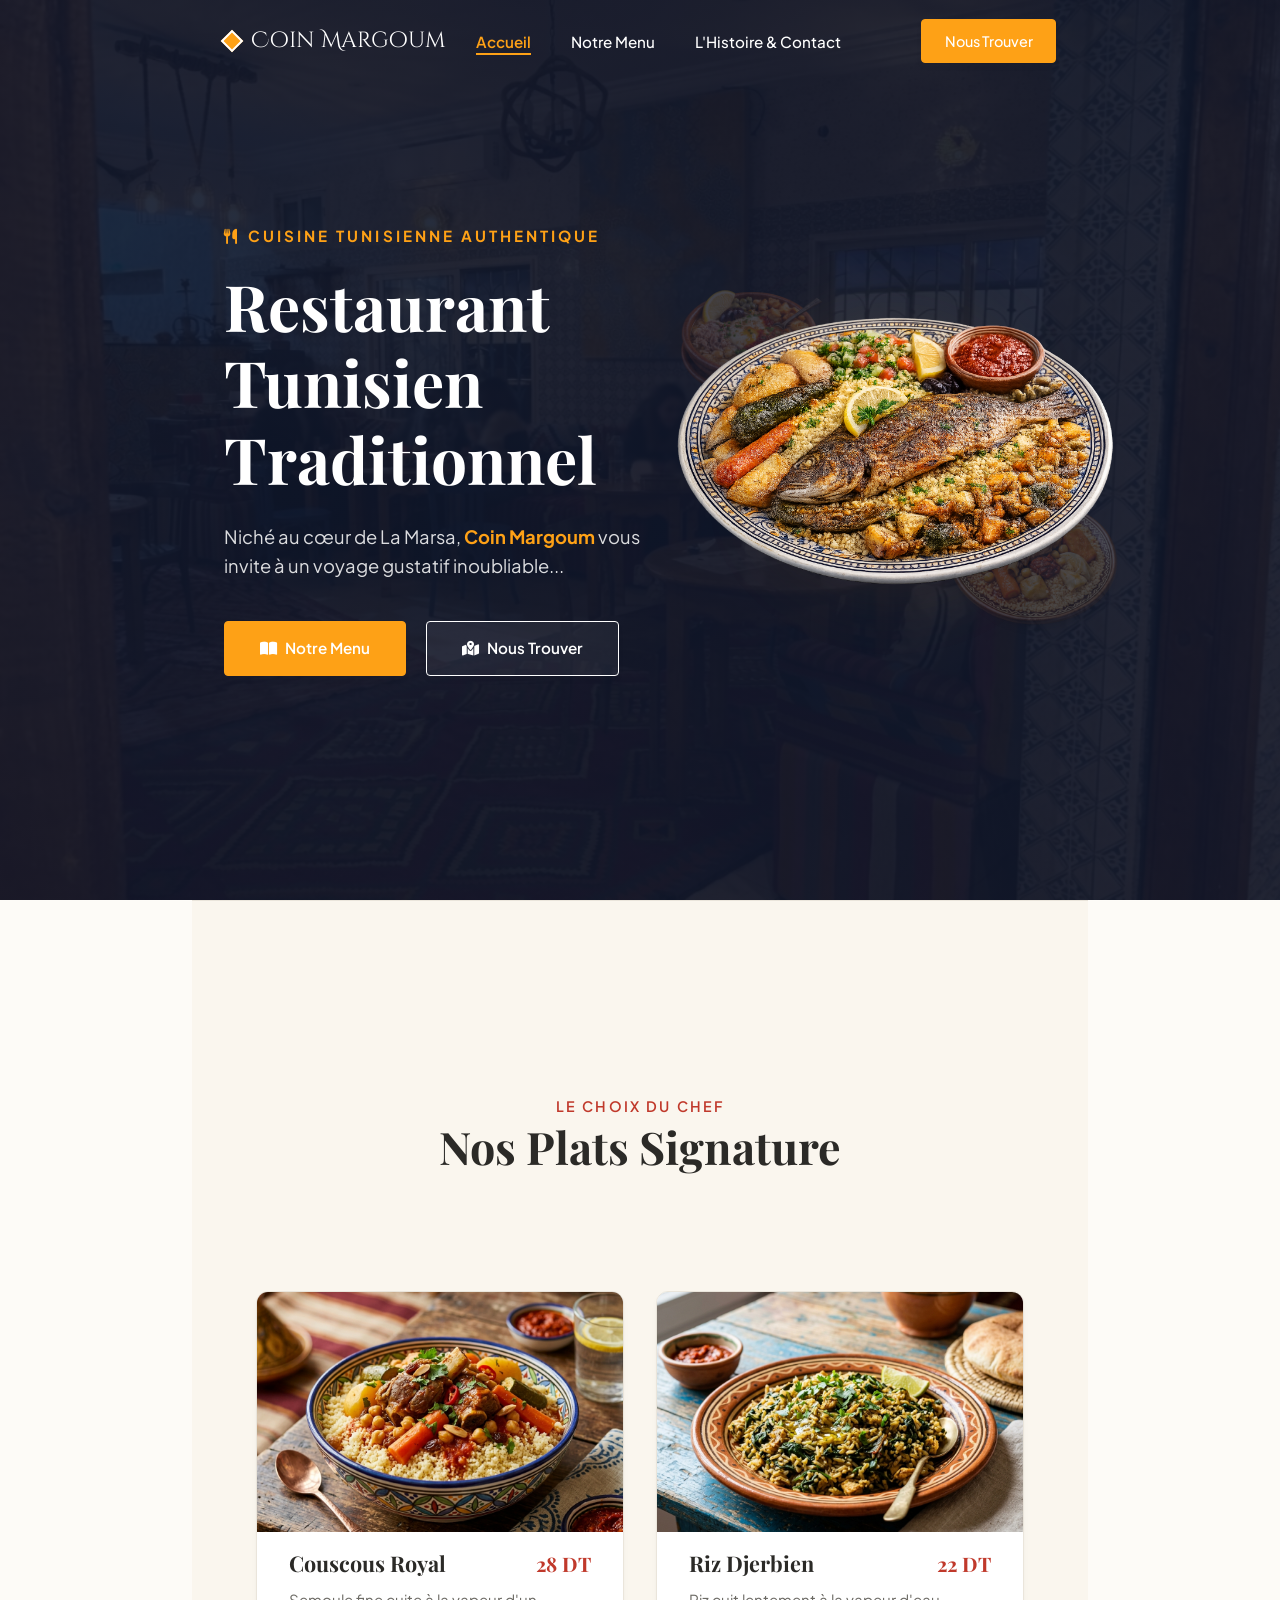
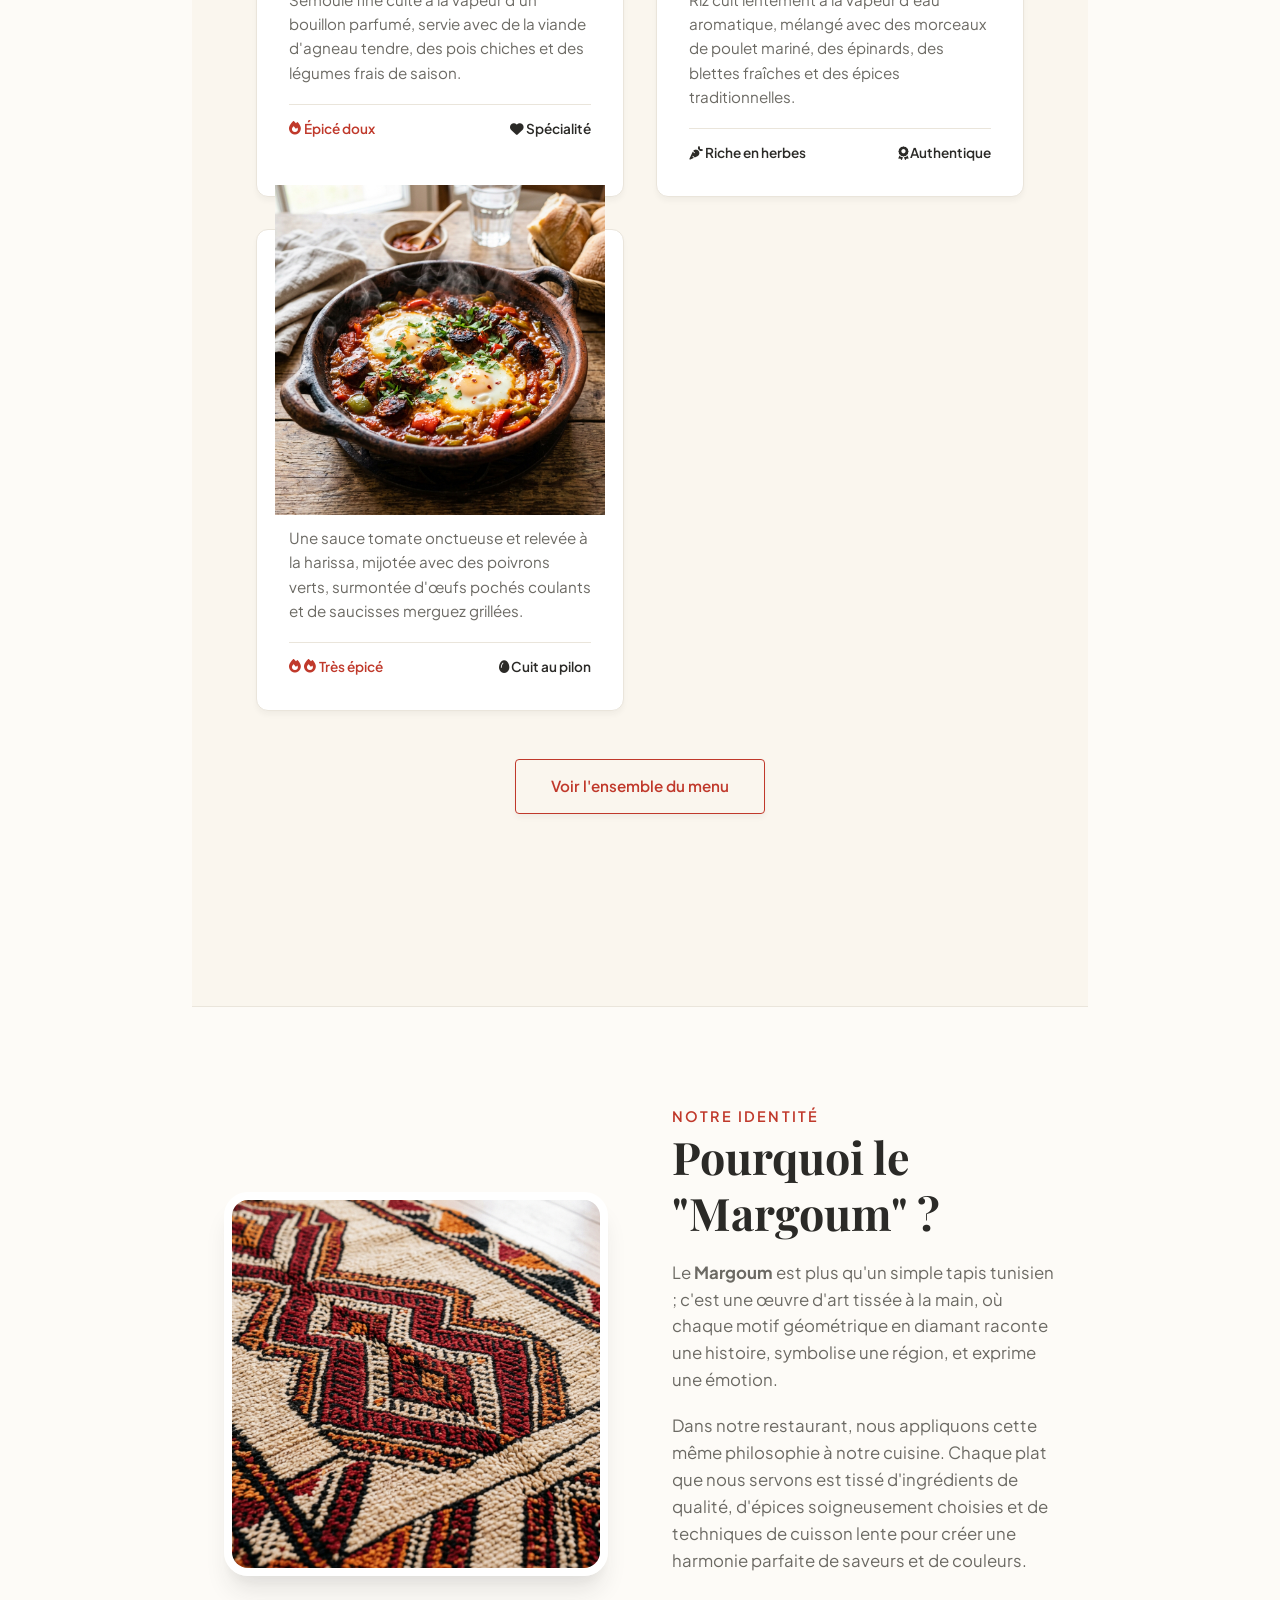
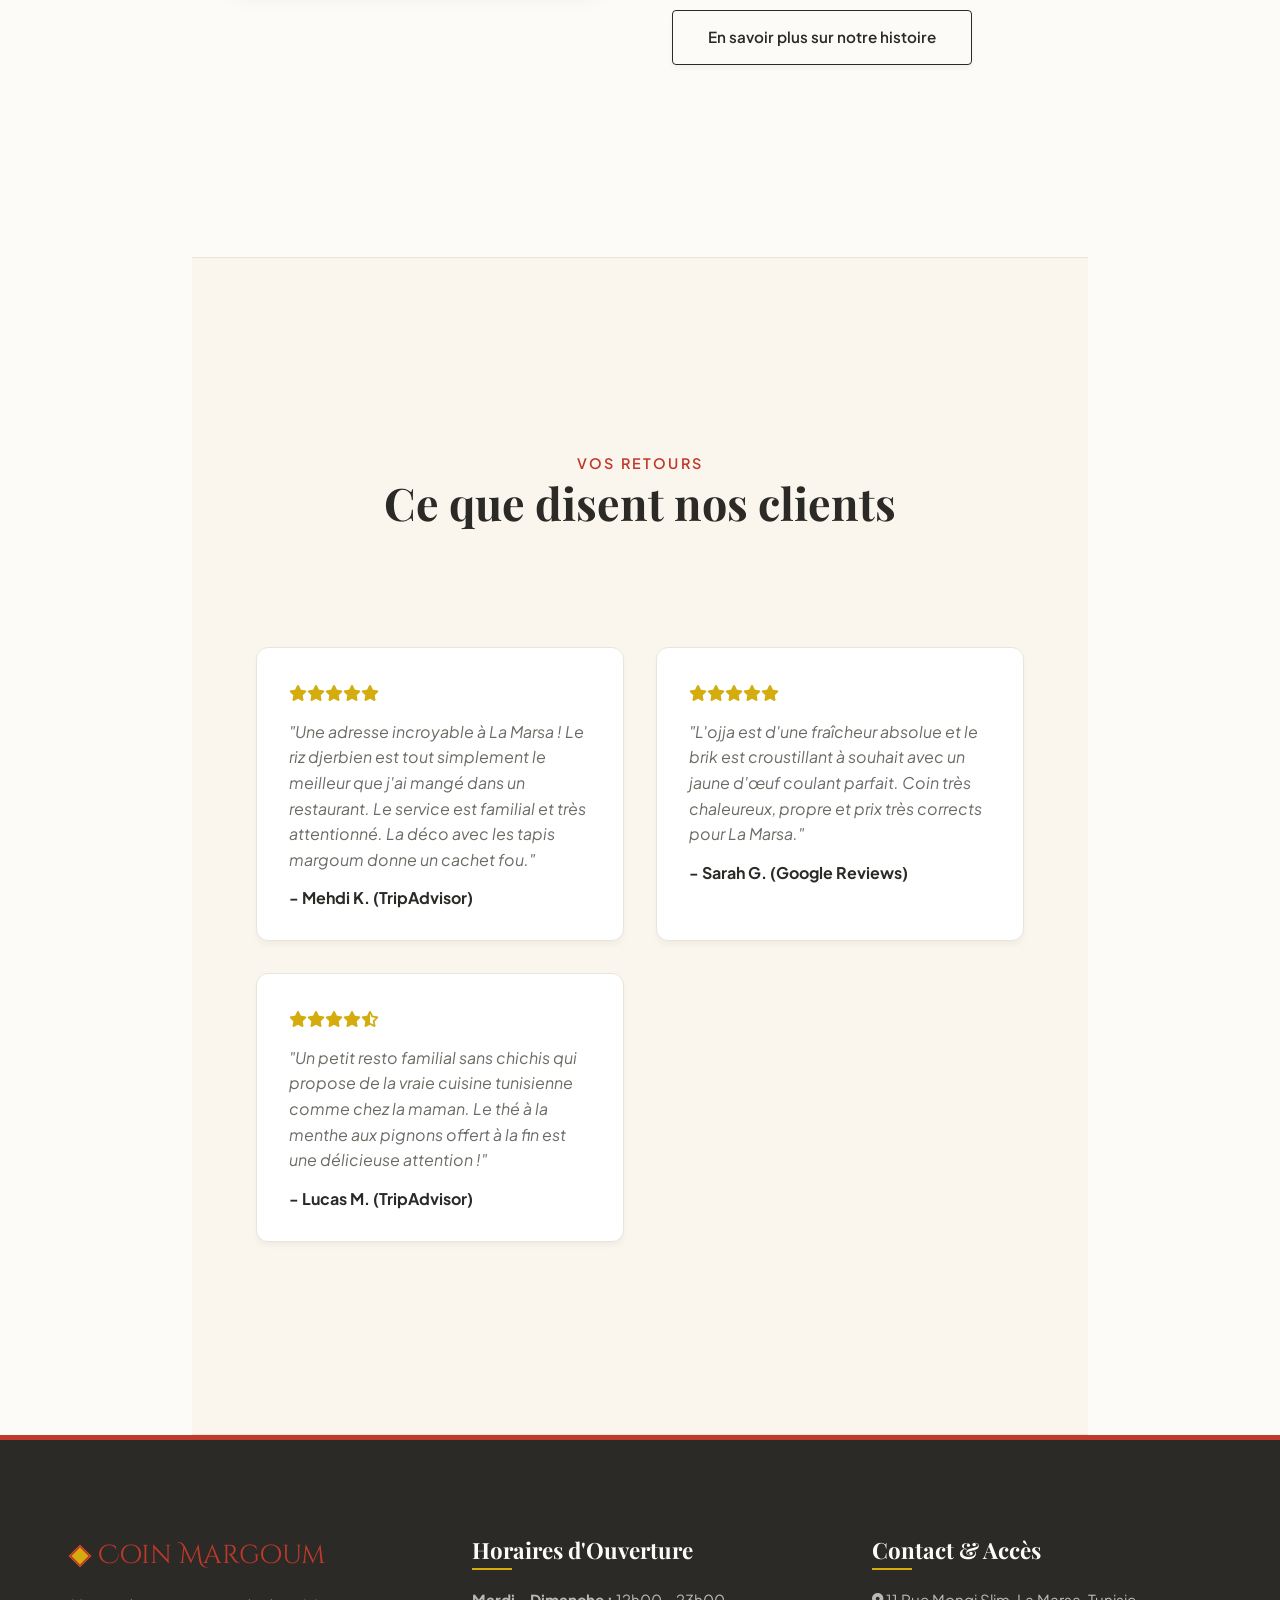
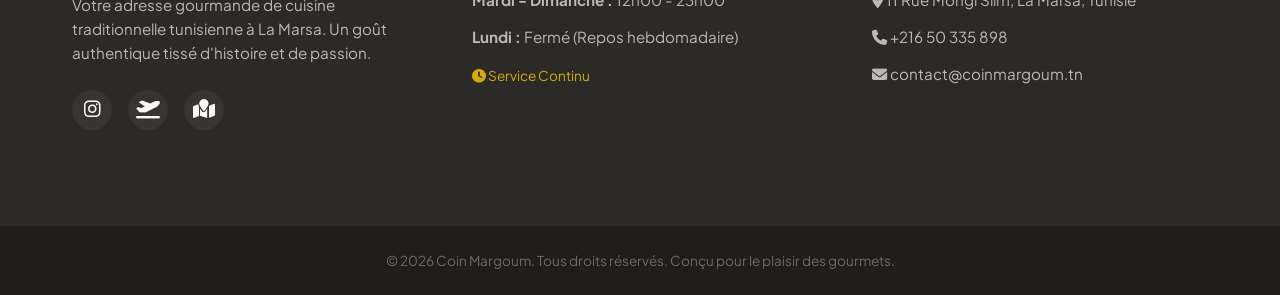
==== commit 6e69d9a0: "Update index.html" ====
--- a/index.html
+++ b/index.html
@@ -60,27 +60,27 @@
                 <div class="hero-image-container" id="hero-dishes-carousel">
                     <!-- Dish 1: Couscous au Poisson (starts active) - Loads immediately -->
                     <div class="hero-dish-wrapper dish-active" data-index="0">
-                        <img src="pictures/41e5725d-9258-46dd-abce-8f9308166b0f.jfif" alt="Couscous au Poisson tunisien" class="dish-img" draggable="false">
+                        <img src="assets/dish_couscous_poisson.png" alt="Couscous au Poisson tunisien" class="dish-img" draggable="false">
                     </div>
                     <!-- Dish 2: Couscous à l'Agneau (starts next) - Lazy-loaded -->
                     <div class="hero-dish-wrapper dish-next" data-index="1">
-                        <img src="pictures/ChatGPT Image 6 يونيو 2026، 04_21_49 م.jfif" data-src="assets/dish_couscous_agneau.png" alt="Couscous à l'Agneau traditionnel" class="dish-img" draggable="false">
+                        <img src="[data-uri]" data-src="assets/dish_couscous_agneau.png" alt="Couscous à l'Agneau traditionnel" class="dish-img" draggable="false">
                     </div>
                     <!-- Dish 3: Ojja Merguez (starts hidden) - Lazy-loaded -->
                     <div class="hero-dish-wrapper dish-hidden" data-index="2">
-                        <img src="pictures/ChatGPT Image 6 يونيو 2026، 04_22_20 م.jfif" data-src="assets/dish_ojja.png" alt="Ojja tunisienne aux oeufs et merguez" class="dish-img" draggable="false">
+                        <img src="[data-uri]" data-src="assets/dish_ojja.png" alt="Ojja tunisienne aux oeufs et merguez" class="dish-img" draggable="false">
                     </div>
                     <!-- Dish 4: Poisson Grillé (starts hidden) - Lazy-loaded -->
                     <div class="hero-dish-wrapper dish-hidden" data-index="3">
-                        <img src="pictures/ChatGPT Image 6 يونيو 2026، 04_22_36 م.jfif" data-src="assets/dish_poisson_grille.png" alt="Poisson grillé tunisien avec salade" class="dish-img" draggable="false">
+                        <img src="[data-uri]" data-src="assets/dish_poisson_grille.png" alt="Poisson grillé tunisien avec salade" class="dish-img" draggable="false">
                     </div>
                     <!-- Dish 5: Chakchouka (starts hidden) - Lazy-loaded -->
                     <div class="hero-dish-wrapper dish-hidden" data-index="4">
-                        <img src="pictures/ChatGPT Image Jun 6, 2026, 04_23_22 PM.jfif" data-src="assets/dish_chakchouka.png" alt="Chakchouka tunisienne aux oeufs et poivrons" class="dish-img" draggable="false">
+                        <img src="[data-uri]" data-src="assets/dish_chakchouka.png" alt="Chakchouka tunisienne aux oeufs et poivrons" class="dish-img" draggable="false">
                     </div>
                     <!-- Dish 6: Lablabi (starts hidden) - Lazy-loaded -->
                     <div class="hero-dish-wrapper dish-hidden" data-index="5">
-                        <img src="pictures/ChatGPT Image Jun 6, 2026, 04_23_54 PM.jfif" data-src="assets/dish_lablabi.png" alt="Lablabi tunisien aux pois chiches et thon" class="dish-img" draggable="false">
+                        <img src="[data-uri]" data-src="assets/dish_lablabi.png" alt="Lablabi tunisien aux pois chiches et thon" class="dish-img" draggable="false">
                     </div>
                 </div>
             </div>
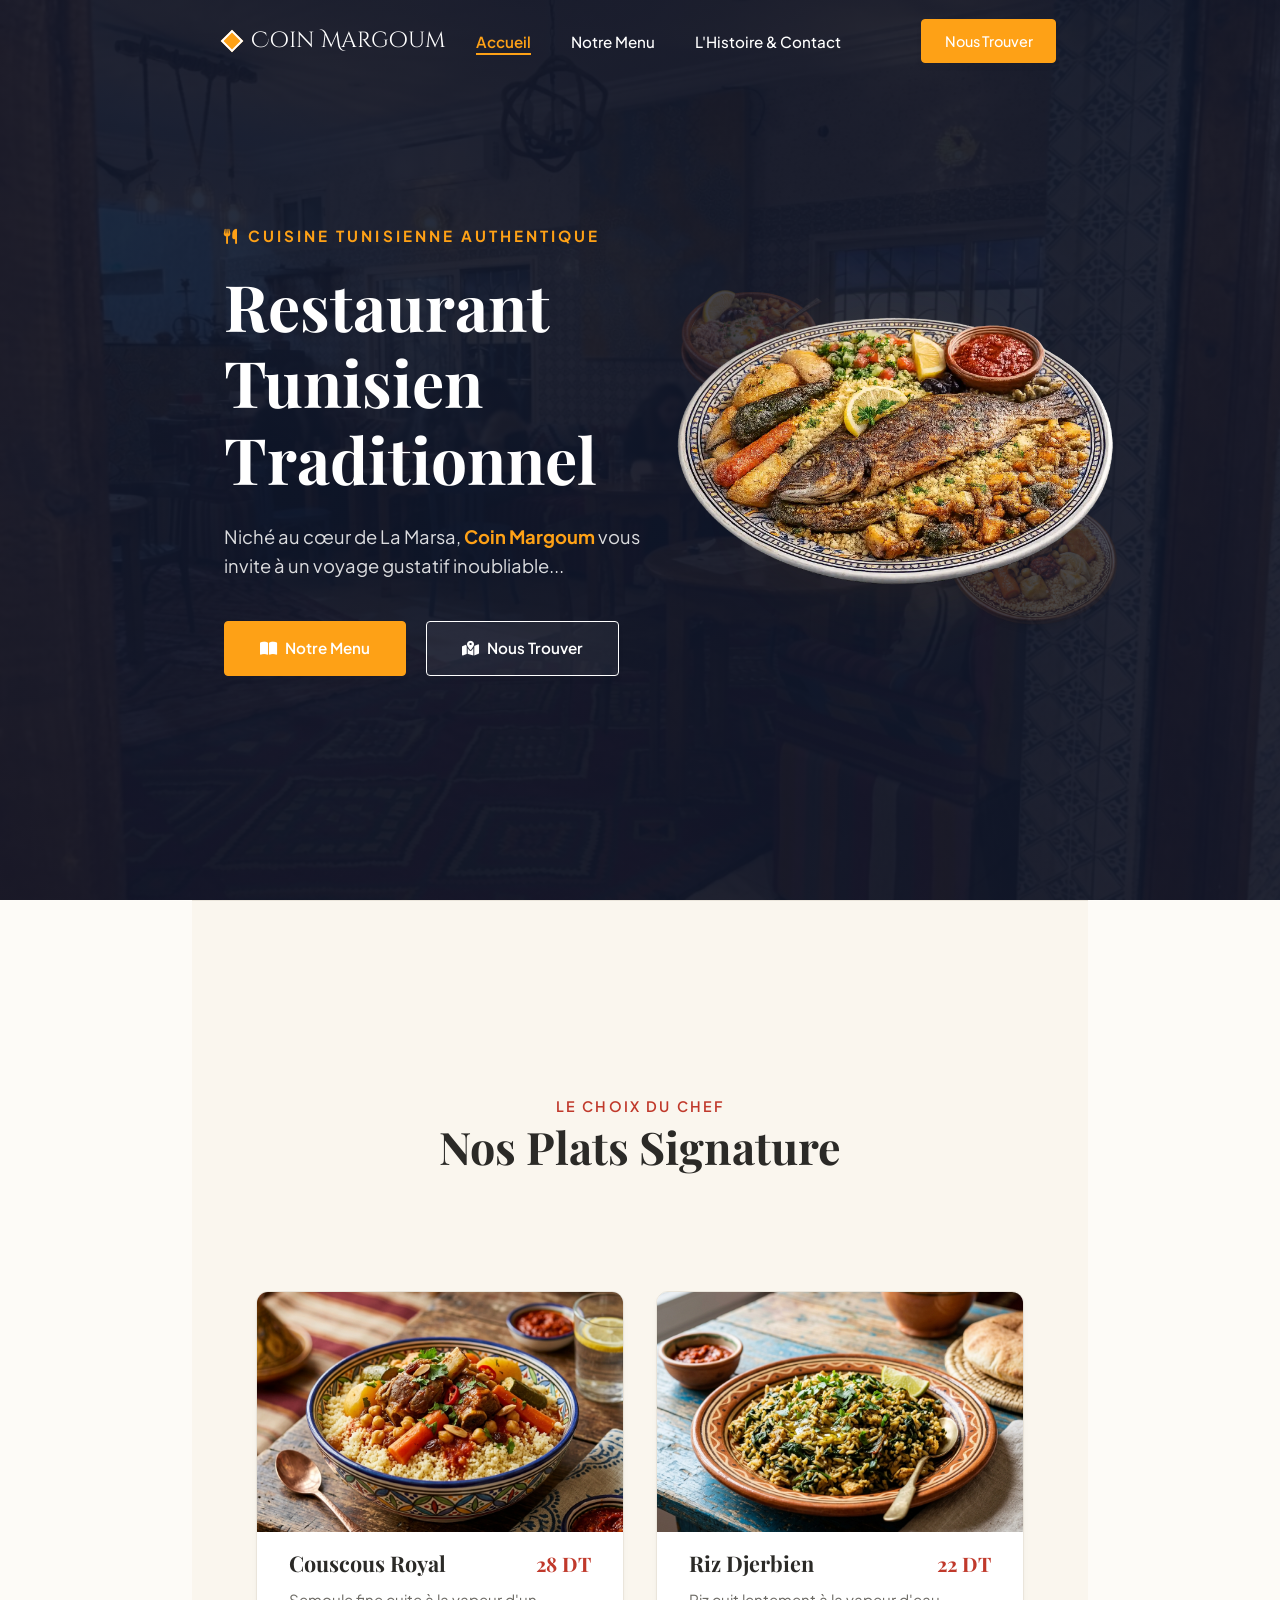
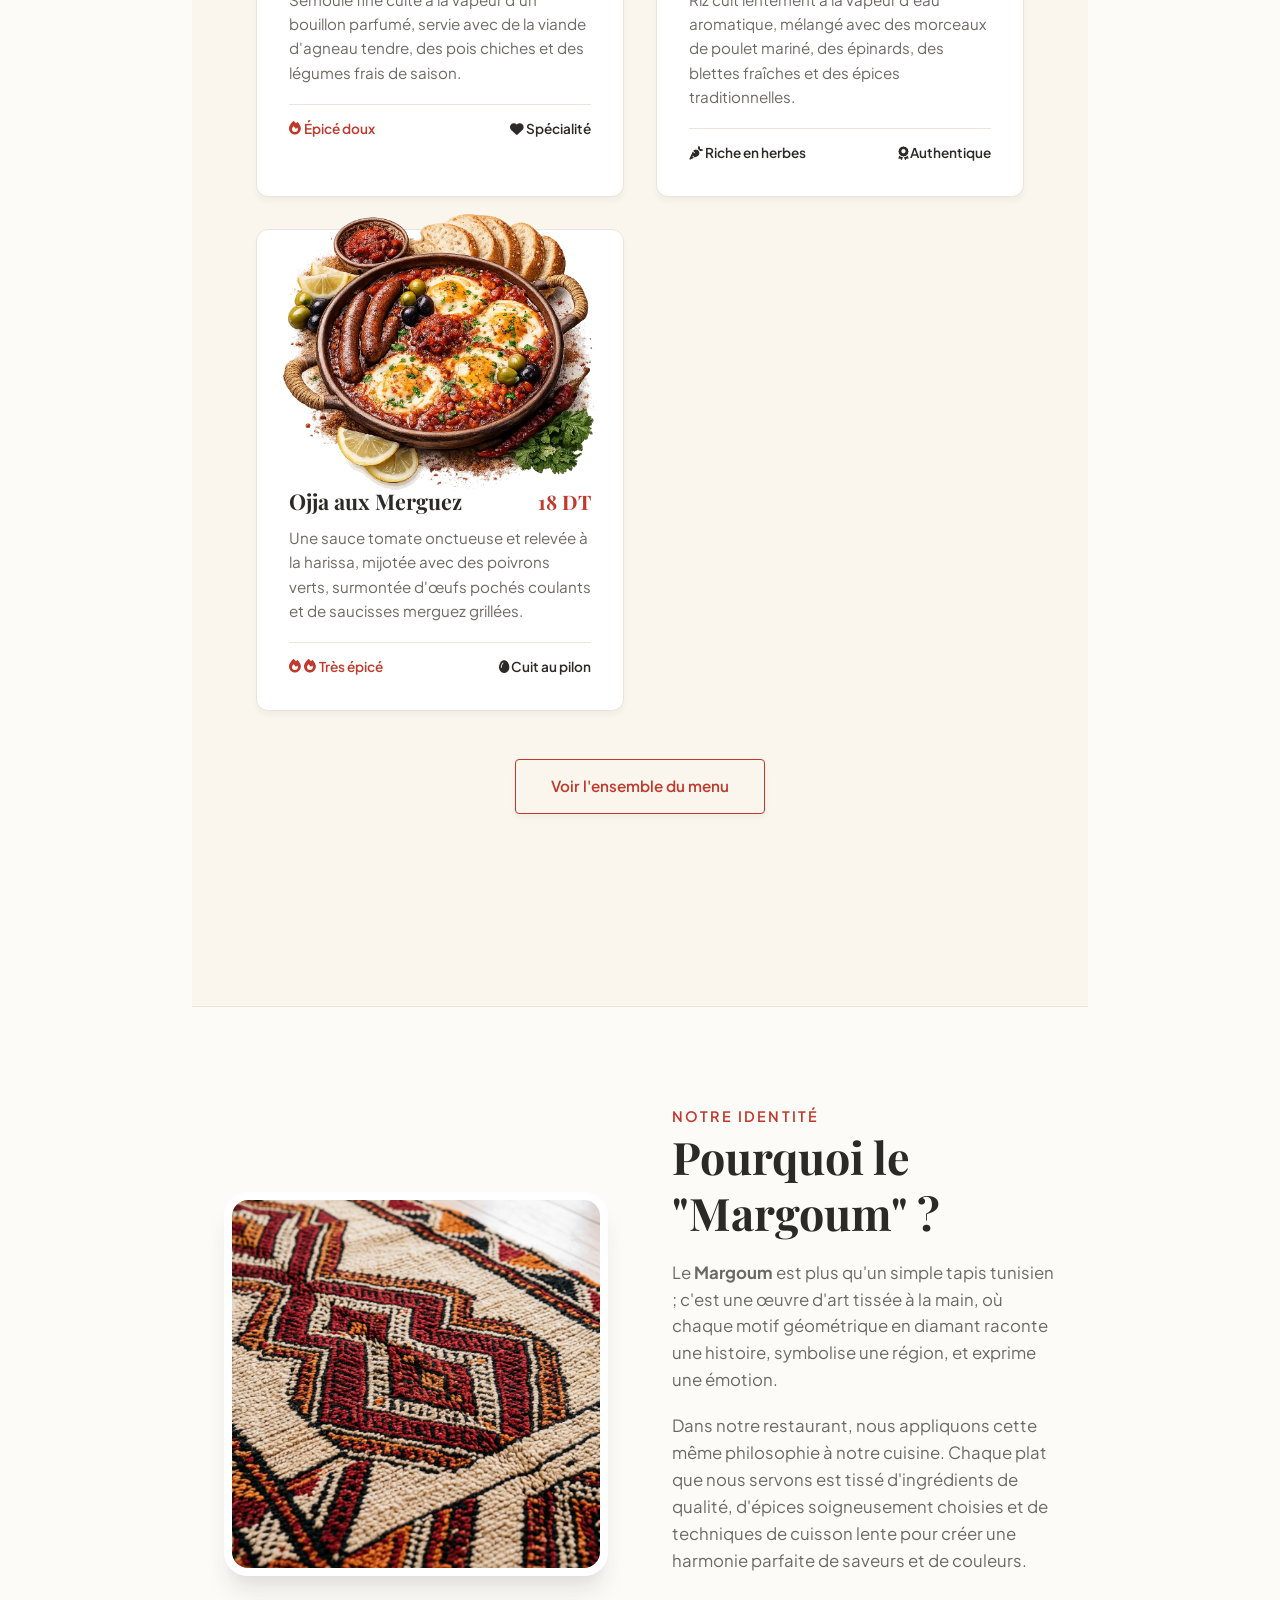
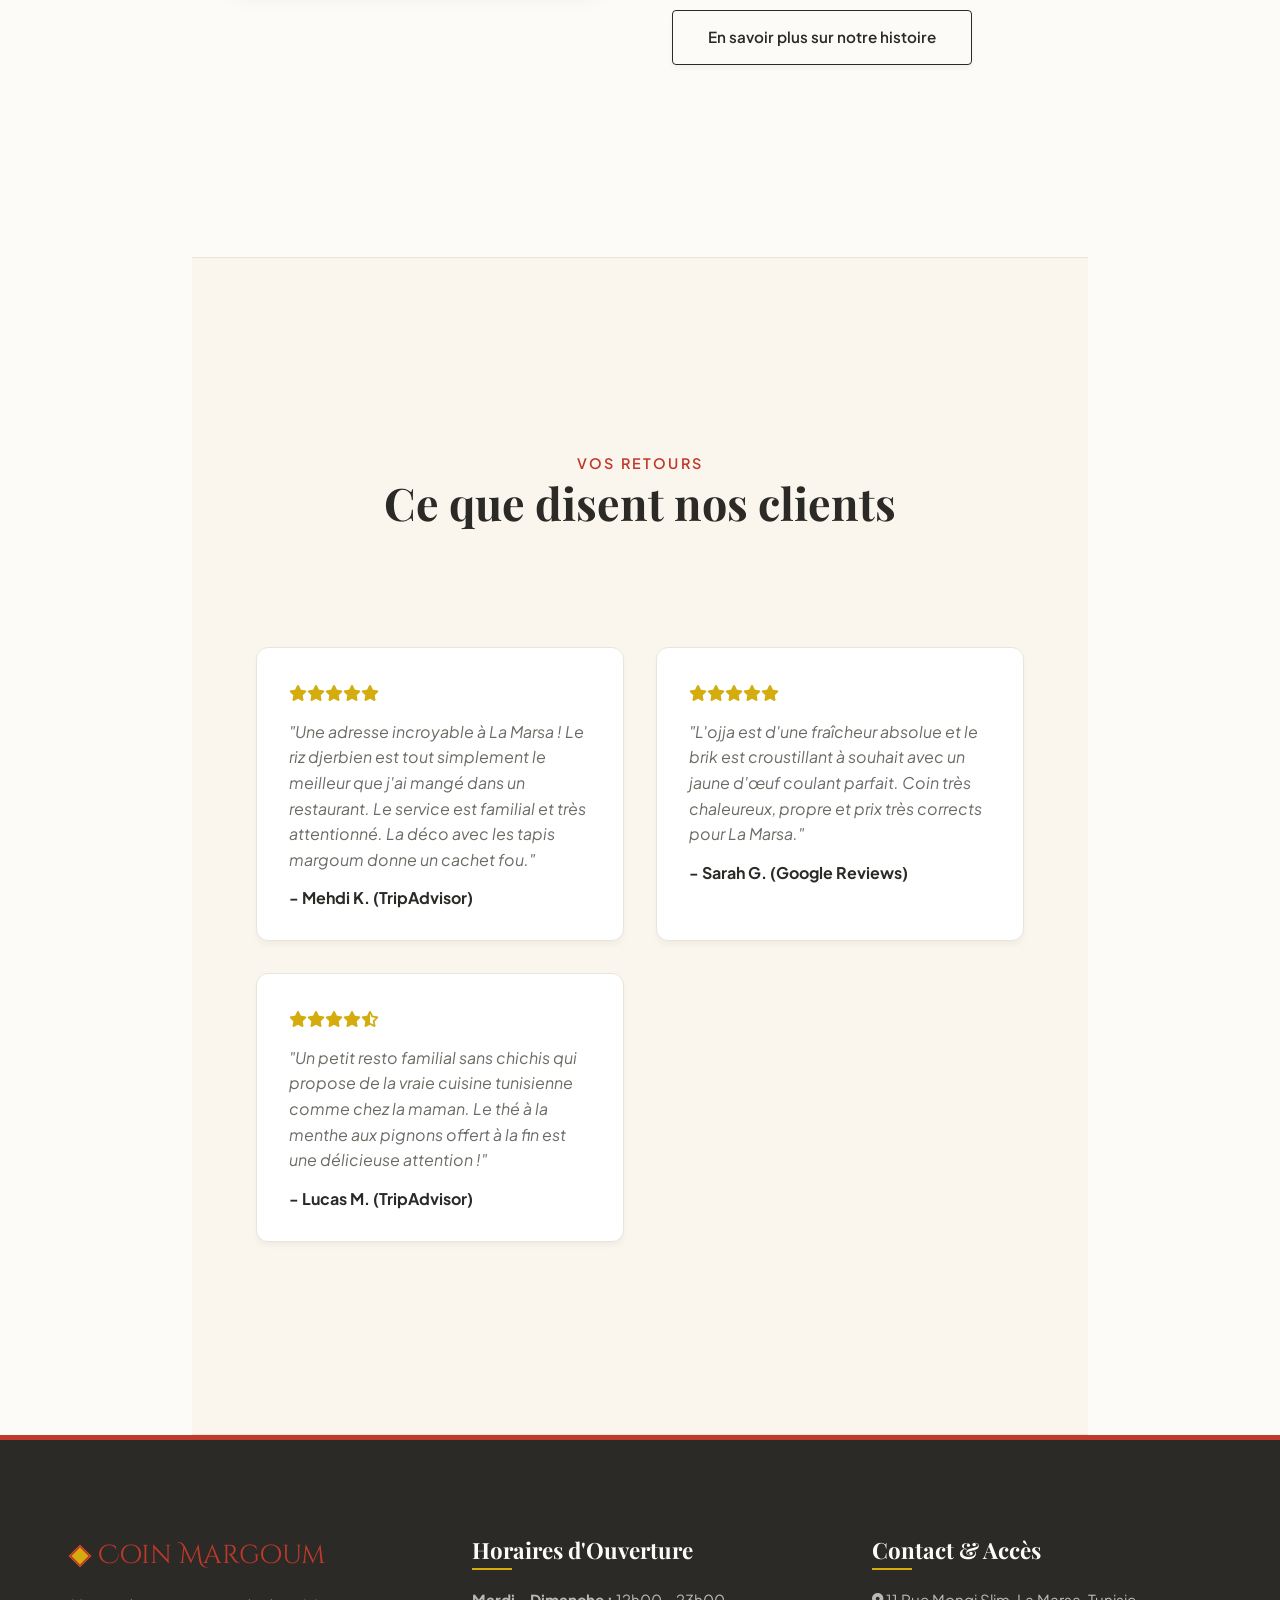
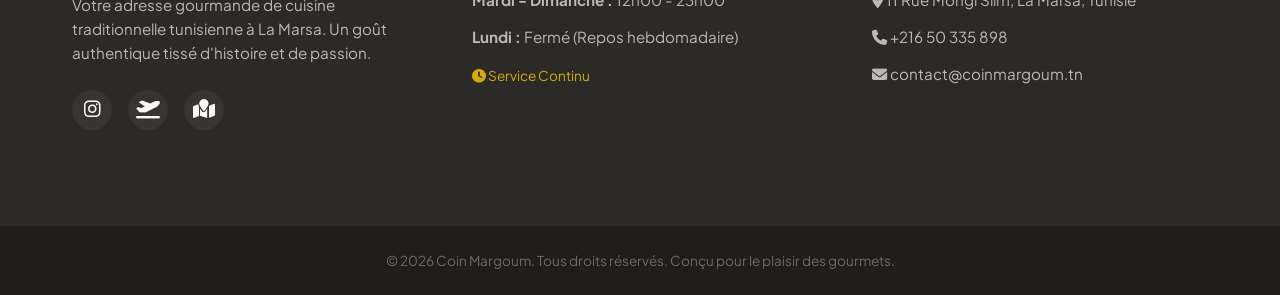
==== commit 47826bbd: "optimization" ====
--- a/index.html
+++ b/index.html
@@ -60,27 +60,27 @@
                 <div class="hero-image-container" id="hero-dishes-carousel">
                     <!-- Dish 1: Couscous au Poisson (starts active) - Loads immediately -->
                     <div class="hero-dish-wrapper dish-active" data-index="0">
-                        <img src="assets/dish_couscous_poisson.png" alt="Couscous au Poisson tunisien" class="dish-img" draggable="false">
+                        <img  src="[data-uri]"  data-src="assets/dish_couscous_poisson.webp" alt="Couscous au Poisson tunisien" class="dish-img" draggable="false">
                     </div>
                     <!-- Dish 2: Couscous à l'Agneau (starts next) - Lazy-loaded -->
                     <div class="hero-dish-wrapper dish-next" data-index="1">
-                        <img src="[data-uri]" data-src="assets/dish_couscous_agneau.png" alt="Couscous à l'Agneau traditionnel" class="dish-img" draggable="false">
+                        <img src="[data-uri]" data-src="assets/dish_couscous_agneau.webp" alt="Couscous à l'Agneau traditionnel" class="dish-img" draggable="false">
                     </div>
                     <!-- Dish 3: Ojja Merguez (starts hidden) - Lazy-loaded -->
                     <div class="hero-dish-wrapper dish-hidden" data-index="2">
-                        <img src="[data-uri]" data-src="assets/dish_ojja.png" alt="Ojja tunisienne aux oeufs et merguez" class="dish-img" draggable="false">
+                        <img src="[data-uri]" data-src="assets/dish_ojja.webp" alt="Ojja tunisienne aux oeufs et merguez" class="dish-img" draggable="false">
                     </div>
                     <!-- Dish 4: Poisson Grillé (starts hidden) - Lazy-loaded -->
                     <div class="hero-dish-wrapper dish-hidden" data-index="3">
-                        <img src="[data-uri]" data-src="assets/dish_poisson_grille.png" alt="Poisson grillé tunisien avec salade" class="dish-img" draggable="false">
+                        <img src="[data-uri]" data-src="assets/dish_poisson_grille.webp" alt="Poisson grillé tunisien avec salade" class="dish-img" draggable="false">
                     </div>
                     <!-- Dish 5: Chakchouka (starts hidden) - Lazy-loaded -->
                     <div class="hero-dish-wrapper dish-hidden" data-index="4">
-                        <img src="[data-uri]" data-src="assets/dish_chakchouka.png" alt="Chakchouka tunisienne aux oeufs et poivrons" class="dish-img" draggable="false">
+                        <img src="[data-uri]" data-src="assets/dish_chakchouka.webp" alt="Chakchouka tunisienne aux oeufs et poivrons" class="dish-img" draggable="false">
                     </div>
                     <!-- Dish 6: Lablabi (starts hidden) - Lazy-loaded -->
                     <div class="hero-dish-wrapper dish-hidden" data-index="5">
-                        <img src="[data-uri]" data-src="assets/dish_lablabi.png" alt="Lablabi tunisien aux pois chiches et thon" class="dish-img" draggable="false">
+                        <img src="[data-uri]" data-src="assets/dish_lablabi.webp" alt="Lablabi tunisien aux pois chiches et thon" class="dish-img" draggable="false">
                     </div>
                 </div>
             </div>
@@ -136,7 +136,7 @@
                     <!-- Plate 3: Ojja -->
                     <div class="plate-card-tr" id="plate-ojja">
                         <div class="plate-image-tr" style="text-align: center;">
-                            <img src="assets/dish_ojja.png" style="width: 90%;" alt="Ojja tunisienne aux oeufs et merguez">
+                            <img src="assets/dish_ojja.webp" style="width: 90%;" alt="Ojja tunisienne aux oeufs et merguez">
                         </div>
                         <div class="plate-info">
                             <div class="plate-header">
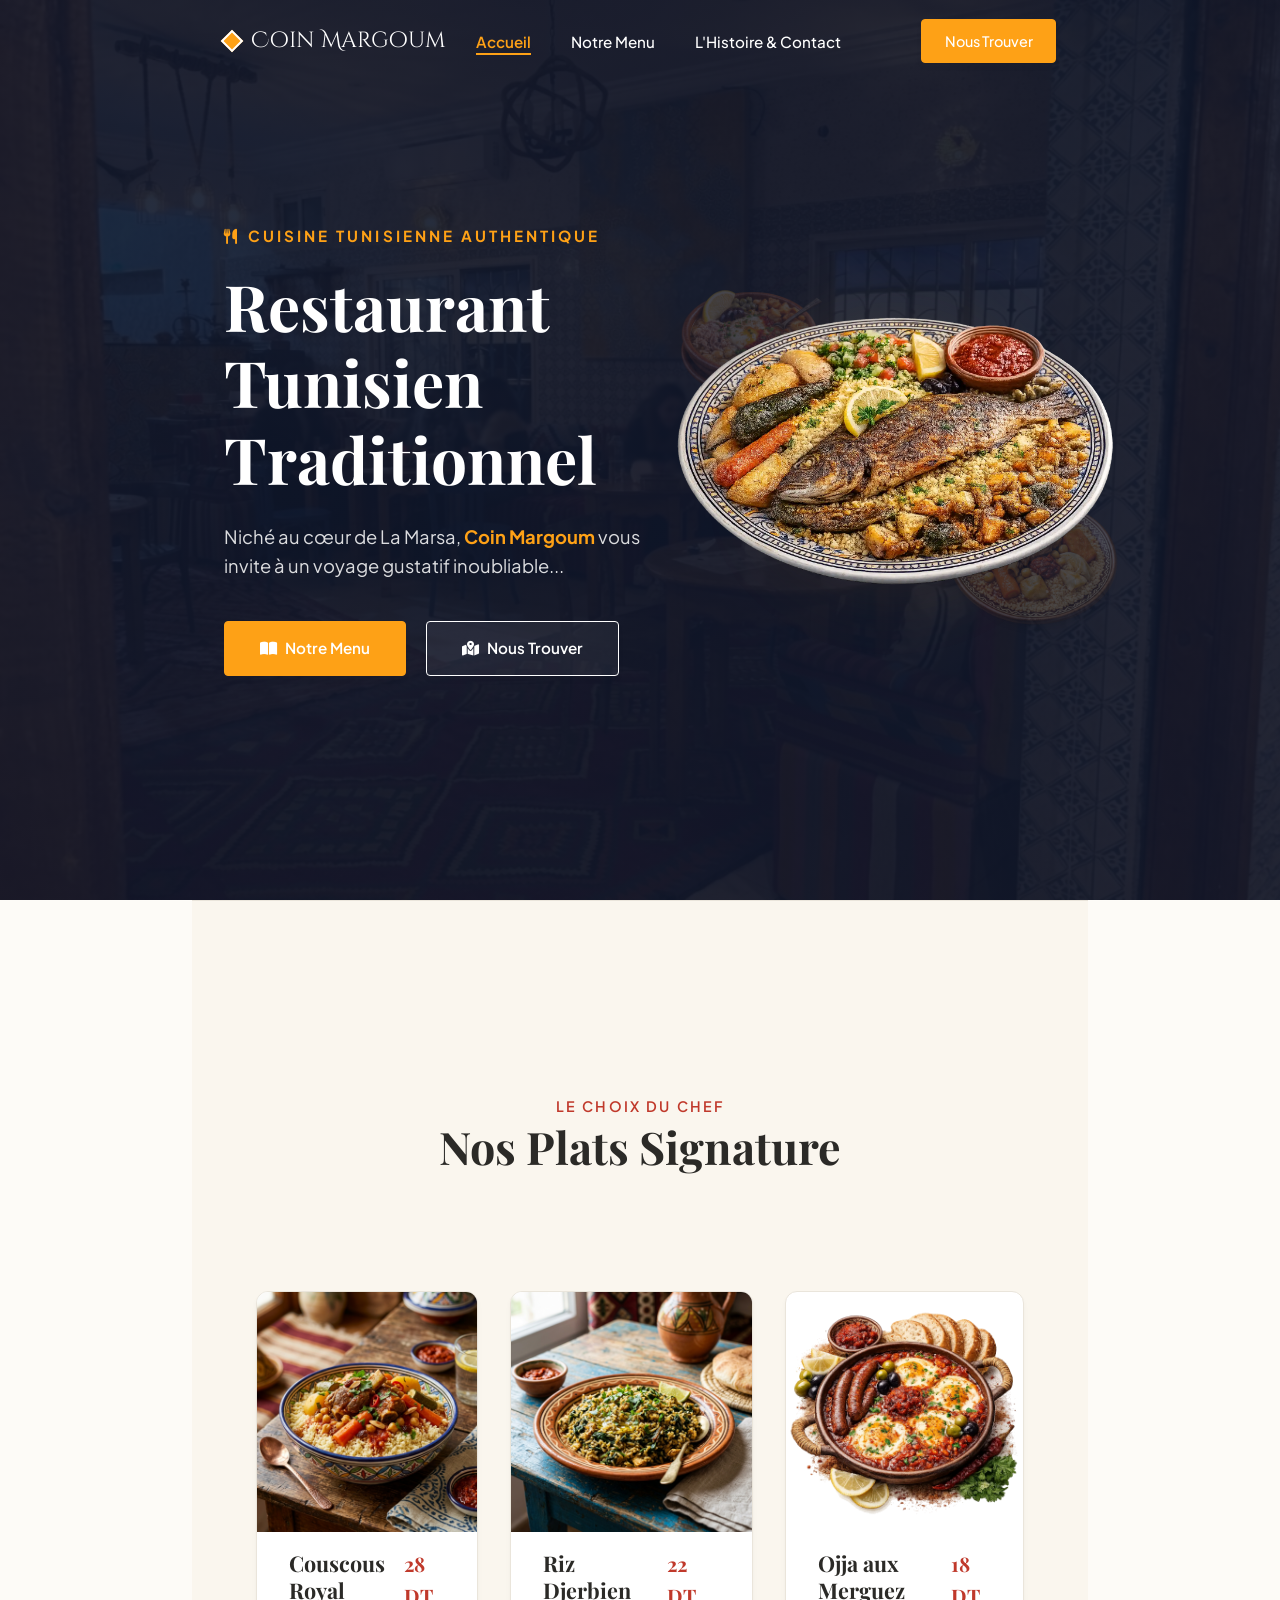
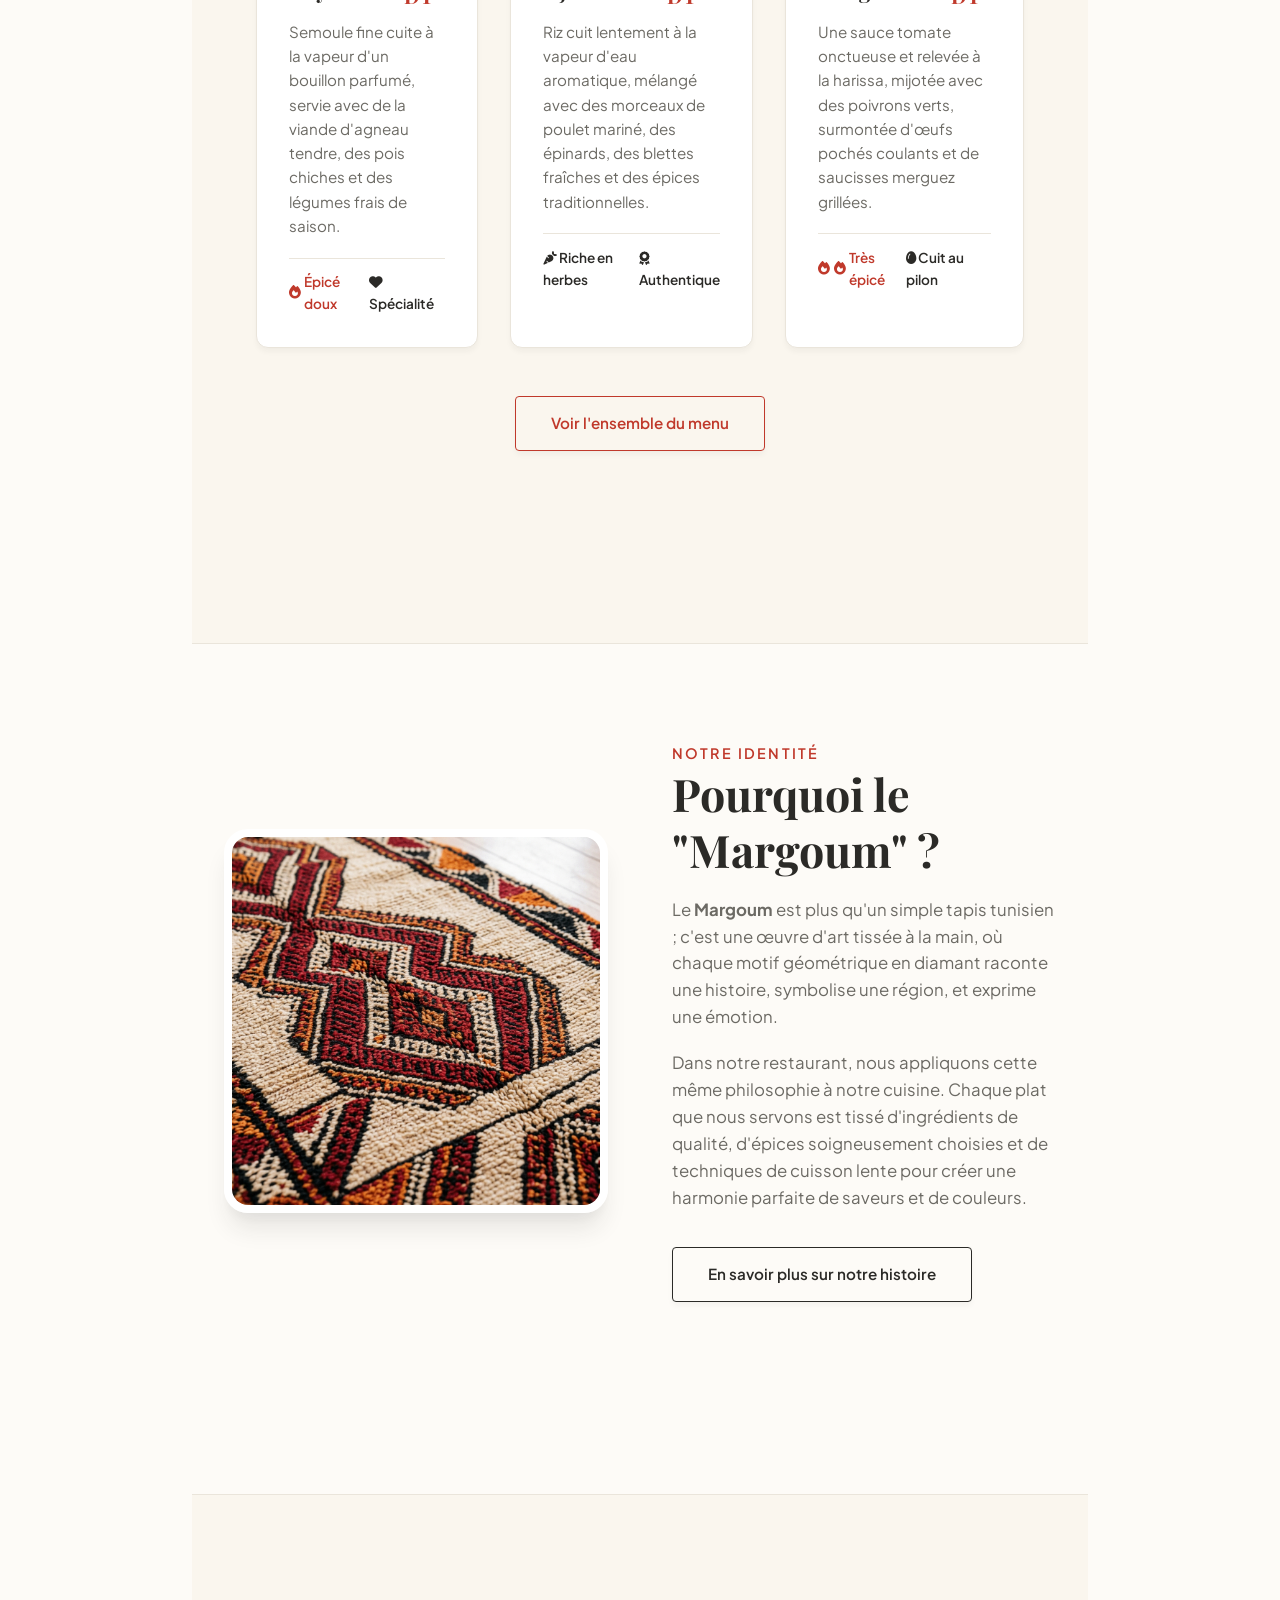
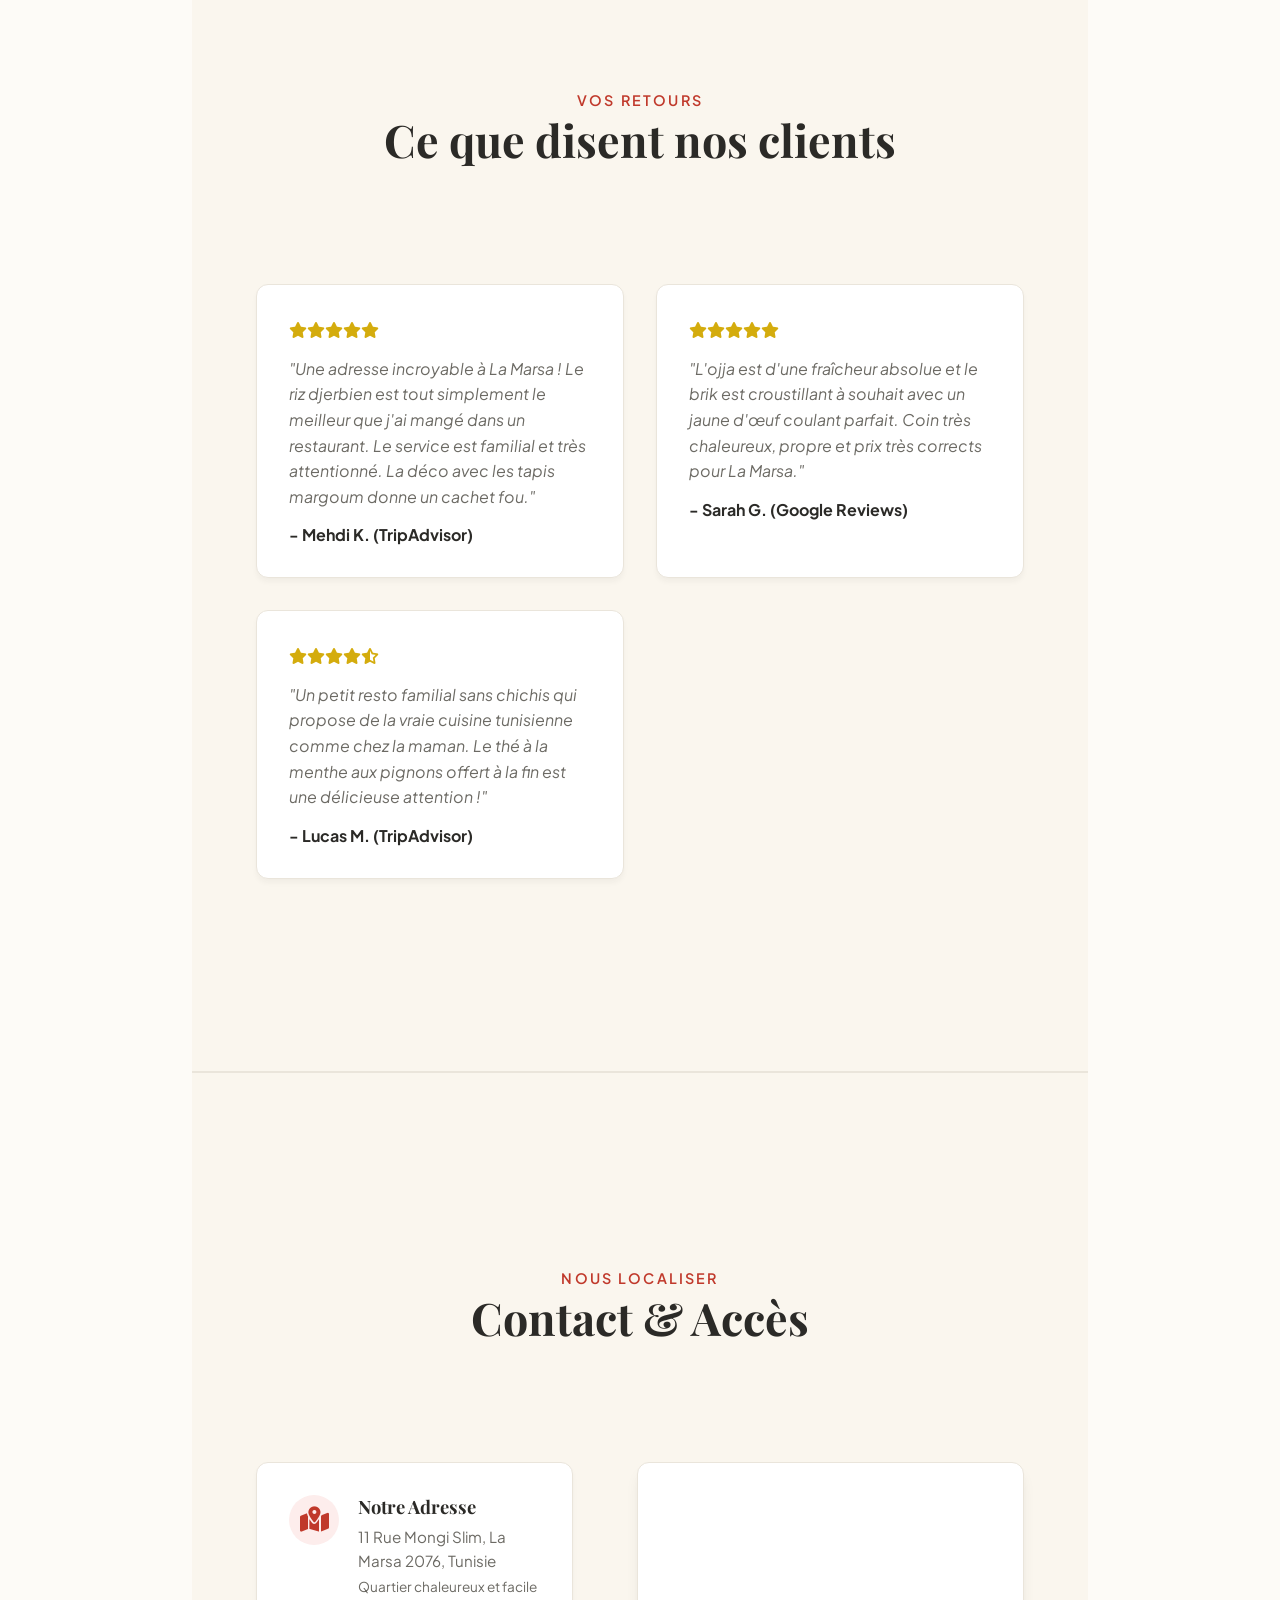
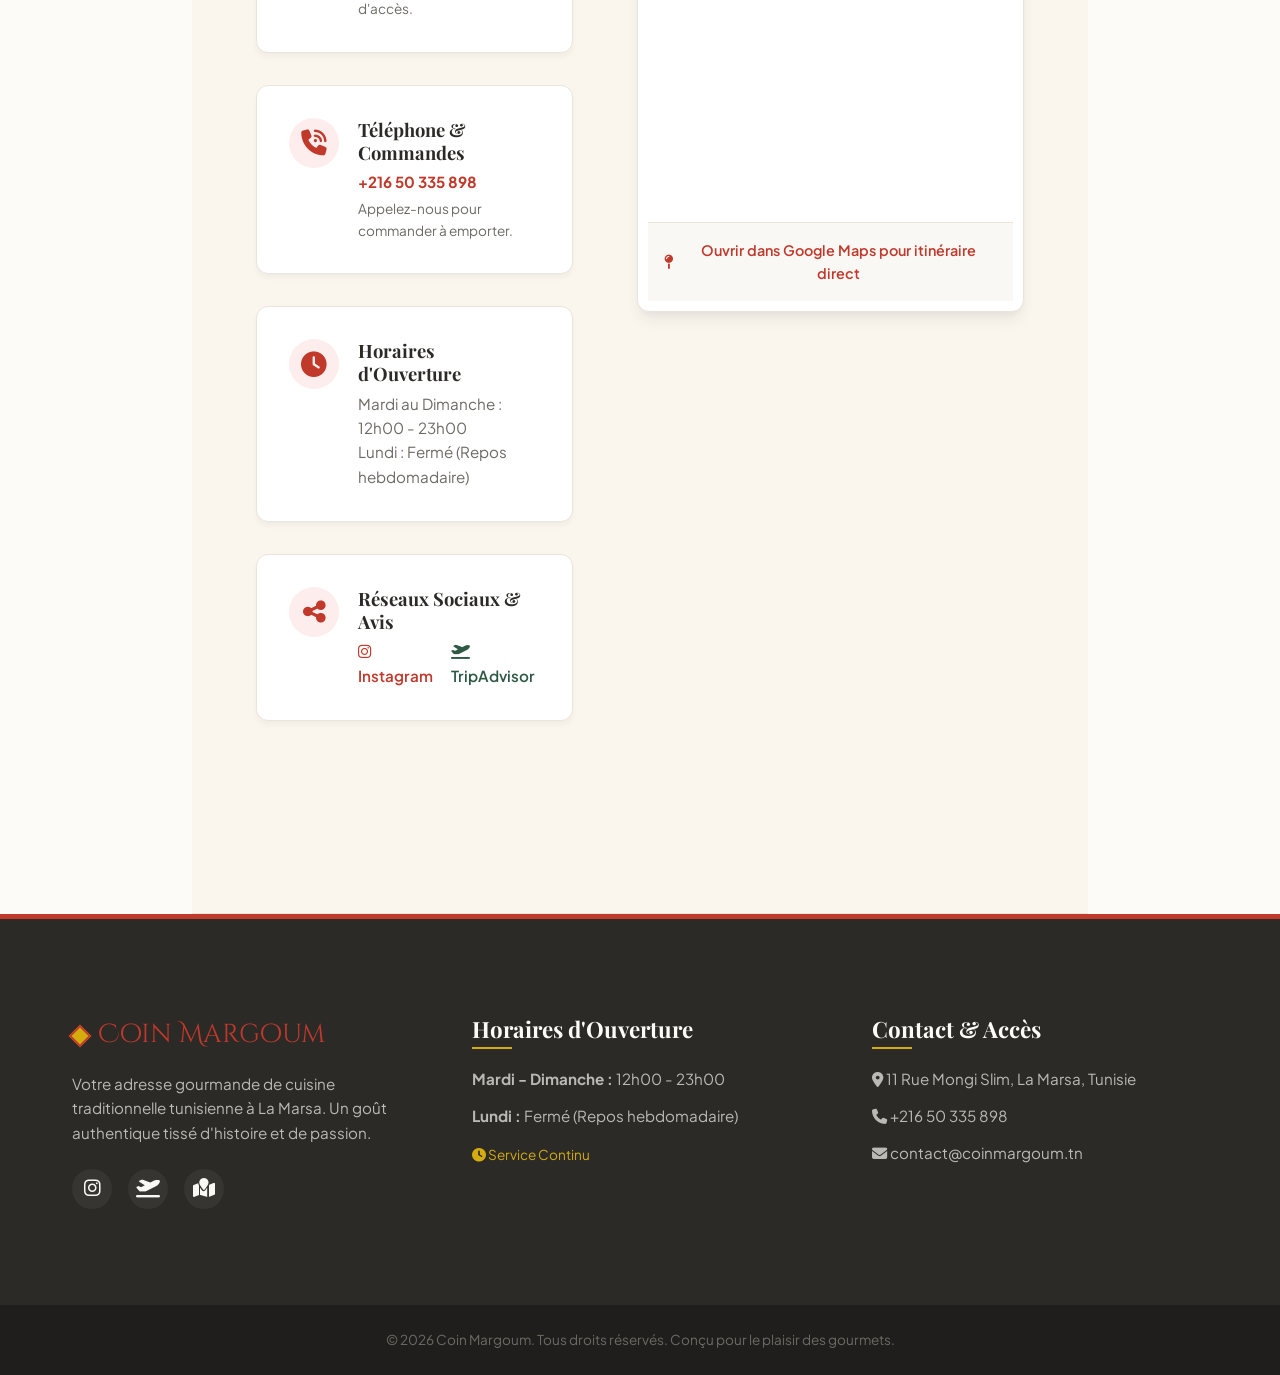
==== commit c88e9e28: "aaaa" ====
--- a/index.html
+++ b/index.html
@@ -136,7 +136,7 @@
                     <!-- Plate 3: Ojja -->
                     <div class="plate-card-tr" id="plate-ojja">
                         <div class="plate-image-tr" style="text-align: center;">
-                            <img src="assets/dish_ojja.webp" style="width: 90%;" alt="Ojja tunisienne aux oeufs et merguez">
+                            <img src="assets/dish_ojja.webp" style="width: 17.5vw" alt="Ojja tunisienne aux oeufs et merguez">
                         </div>
                         <div class="plate-info">
                             <div class="plate-header">
@@ -209,6 +209,86 @@
                         </div>
                         <p style="font-style: italic; margin-bottom: 1rem;">"Un petit resto familial sans chichis qui propose de la vraie cuisine tunisienne comme chez la maman. Le thé à la menthe aux pignons offert à la fin est une délicieuse attention !"</p>
                         <h4 style="font-size: 1rem; font-family: var(--font-body); font-weight: 700;">- Lucas M. (TripAdvisor)</h4>
+                    </div>
+                </div>
+            </div>
+        </section>
+
+        <section class="section section-alt" id="contact" style="scroll-margin-top: 100px;">
+            <div class="section">
+                <div class="heading-container">
+                    <span class="heading-subtitle">Nous localiser</span>
+                    <h2>Contact & Accès</h2>
+                    <div class="margoum-divider"></div>
+                </div>
+
+                <div class="contact-layout">
+                    <!-- Left: Info Panel -->
+                    <div class="contact-info-panel">
+                        <!-- Card 1: Address -->
+                        <div class="contact-card" id="contact-addr-card">
+                            <div class="contact-icon">
+                                <i class="fa-solid fa-map-location-dot"></i>
+                            </div>
+                            <div class="contact-details">
+                                <h3>Notre Adresse</h3>
+                                <p>11 Rue Mongi Slim, La Marsa 2076, Tunisie</p>
+                                <p style="font-size: 0.85rem; margin-top: 0.2rem; color: var(--color-text-muted);">Quartier chaleureux et facile d'accès.</p>
+                            </div>
+                        </div>
+
+                        <!-- Card 2: Phone -->
+                        <div class="contact-card" id="contact-phone-card">
+                            <div class="contact-icon">
+                                <i class="fa-solid fa-phone-volume"></i>
+                            </div>
+                            <div class="contact-details">
+                                <h3>Téléphone & Commandes</h3>
+                                <p><a href="tel:+21650335898" style="font-weight: 700; color: var(--color-red-primary);">+216 50 335 898</a></p>
+                                <p style="font-size: 0.85rem; margin-top: 0.2rem; color: var(--color-text-muted);">Appelez-nous pour commander à emporter.</p>
+                            </div>
+                        </div>
+
+                        <!-- Card 3: Hours -->
+                        <div class="contact-card" id="contact-hours-card">
+                            <div class="contact-icon">
+                                <i class="fa-solid fa-clock"></i>
+                            </div>
+                            <div class="contact-details">
+                                <h3>Horaires d'Ouverture</h3>
+                                <p>Mardi au Dimanche : 12h00 - 23h00</p>
+                                <p>Lundi : Fermé (Repos hebdomadaire)</p>
+                            </div>
+                        </div>
+
+                        <!-- Card 4: Socials -->
+                        <div class="contact-card" id="contact-social-card">
+                            <div class="contact-icon">
+                                <i class="fa-solid fa-share-nodes"></i>
+                            </div>
+                            <div class="contact-details">
+                                <h3>Réseaux Sociaux & Avis</h3>
+                                <p style="display: flex; gap: 1rem; margin-top: 0.3rem;">
+                                    <a href="https://www.instagram.com/stories/highlights/17937594273190256/" target="_blank" style="color: var(--color-red-primary); font-weight: 600;"><i class="fa-brands fa-instagram"></i> Instagram</a>
+                                    <a href="https://www.tripadvisor.fr/Restaurant_Review-g297946-d32889949-Reviews-Coin_Margoum-La_Marsa_Tunis_Governorate.html" target="_blank" style="color: var(--color-green-accent); font-weight: 600;"><i class="fa-solid fa-plane-departure"></i> TripAdvisor</a>
+                                </p>
+                            </div>
+                        </div>
+                    </div>
+
+                    <!-- Right: Google Maps Widget -->
+                    <div class="map-widget" id="maps-container">
+                        <iframe 
+                            src="https://www.google.com/maps/embed?pb=!1m18!1m12!1m3!1d3191.1354050868846!2d10.329133076412192!3d36.883714199999994!2m3!1f0!2f0!3f0!3m2!1i1024!2i768!4f13.1!3m3!1m2!1s0x12e2b5003e808051%3A0xf9a4d37cafb55d91!2sCoin%20Margoum!5e0!3m2!1sfr!2stn!4v1717665249567!5m2!1sfr!2stn" 
+                            allowfullscreen="" 
+                            loading="lazy" 
+                            referrerpolicy="no-referrer-when-downgrade">
+                        </iframe>
+                        <div class="map-cta-overlay">
+                            <a href="https://www.google.com/maps/place/Coin+Margoum/data=!4m7!3m6!1s0x12e2b5003e808051:0xf9a4d37cafb55d91!8m2!3d36.8837142!4d10.331708!16s%2Fg%2F11x7y9v_qn!19sChIJUYCAPgC14hIRkV21r3zTpPk?authuser=0&hl=en&rclk=1" target="_blank">
+                                <i class="fa-solid fa-map-pin"></i> Ouvrir dans Google Maps pour itinéraire direct
+                            </a>
+                        </div>
                     </div>
                 </div>
             </div>
--- a/style.css
+++ b/style.css
@@ -788,8 +788,7 @@
 
 /* Featured Plates */
 .plates-grid {
-    display: grid;
-    grid-template-columns: repeat(auto-fit, minmax(320px, 1fr));
+    display: flex;
     gap: var(--space-md);
 }
 
@@ -1586,6 +1585,8 @@
     gap: 1rem;
     text-align: center;
     box-shadow: var(--shadow-sm);
+    width: 67vw;
+
 }
 
 .admin-seed-banner h3 {
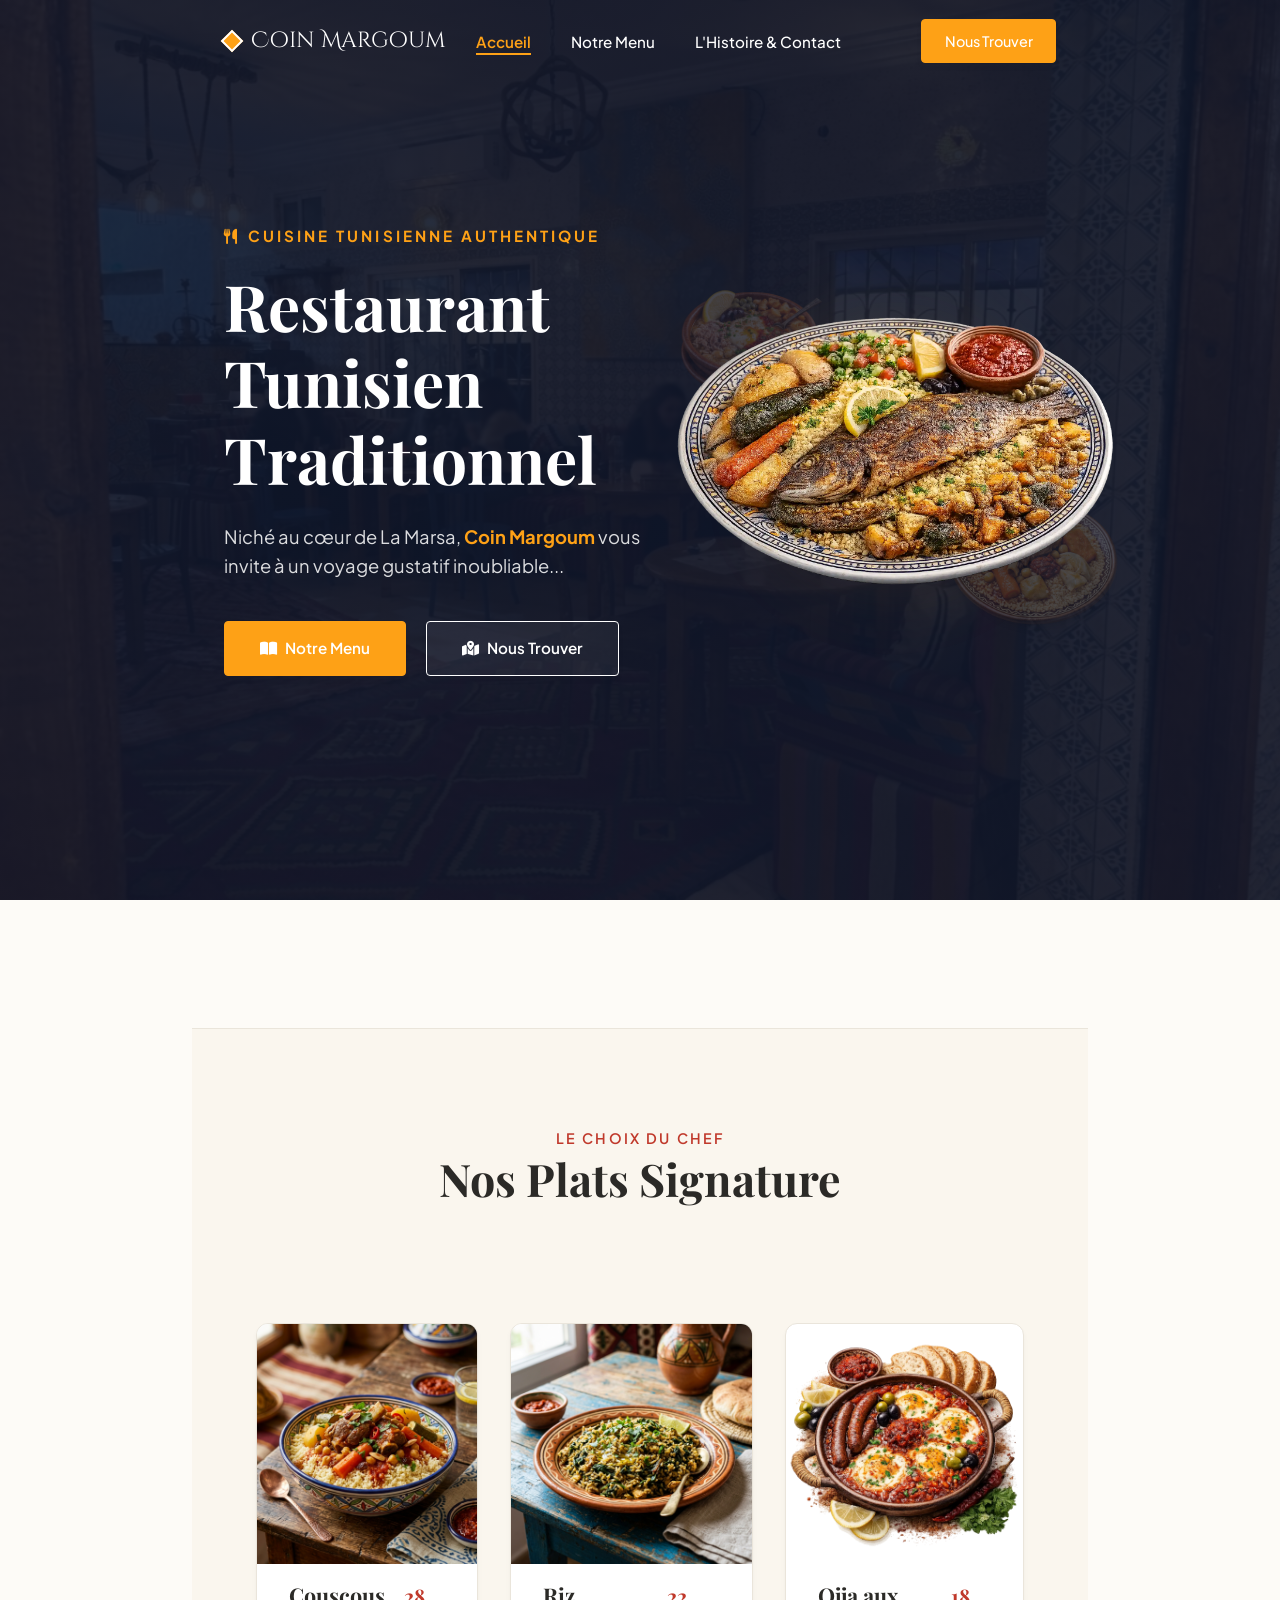
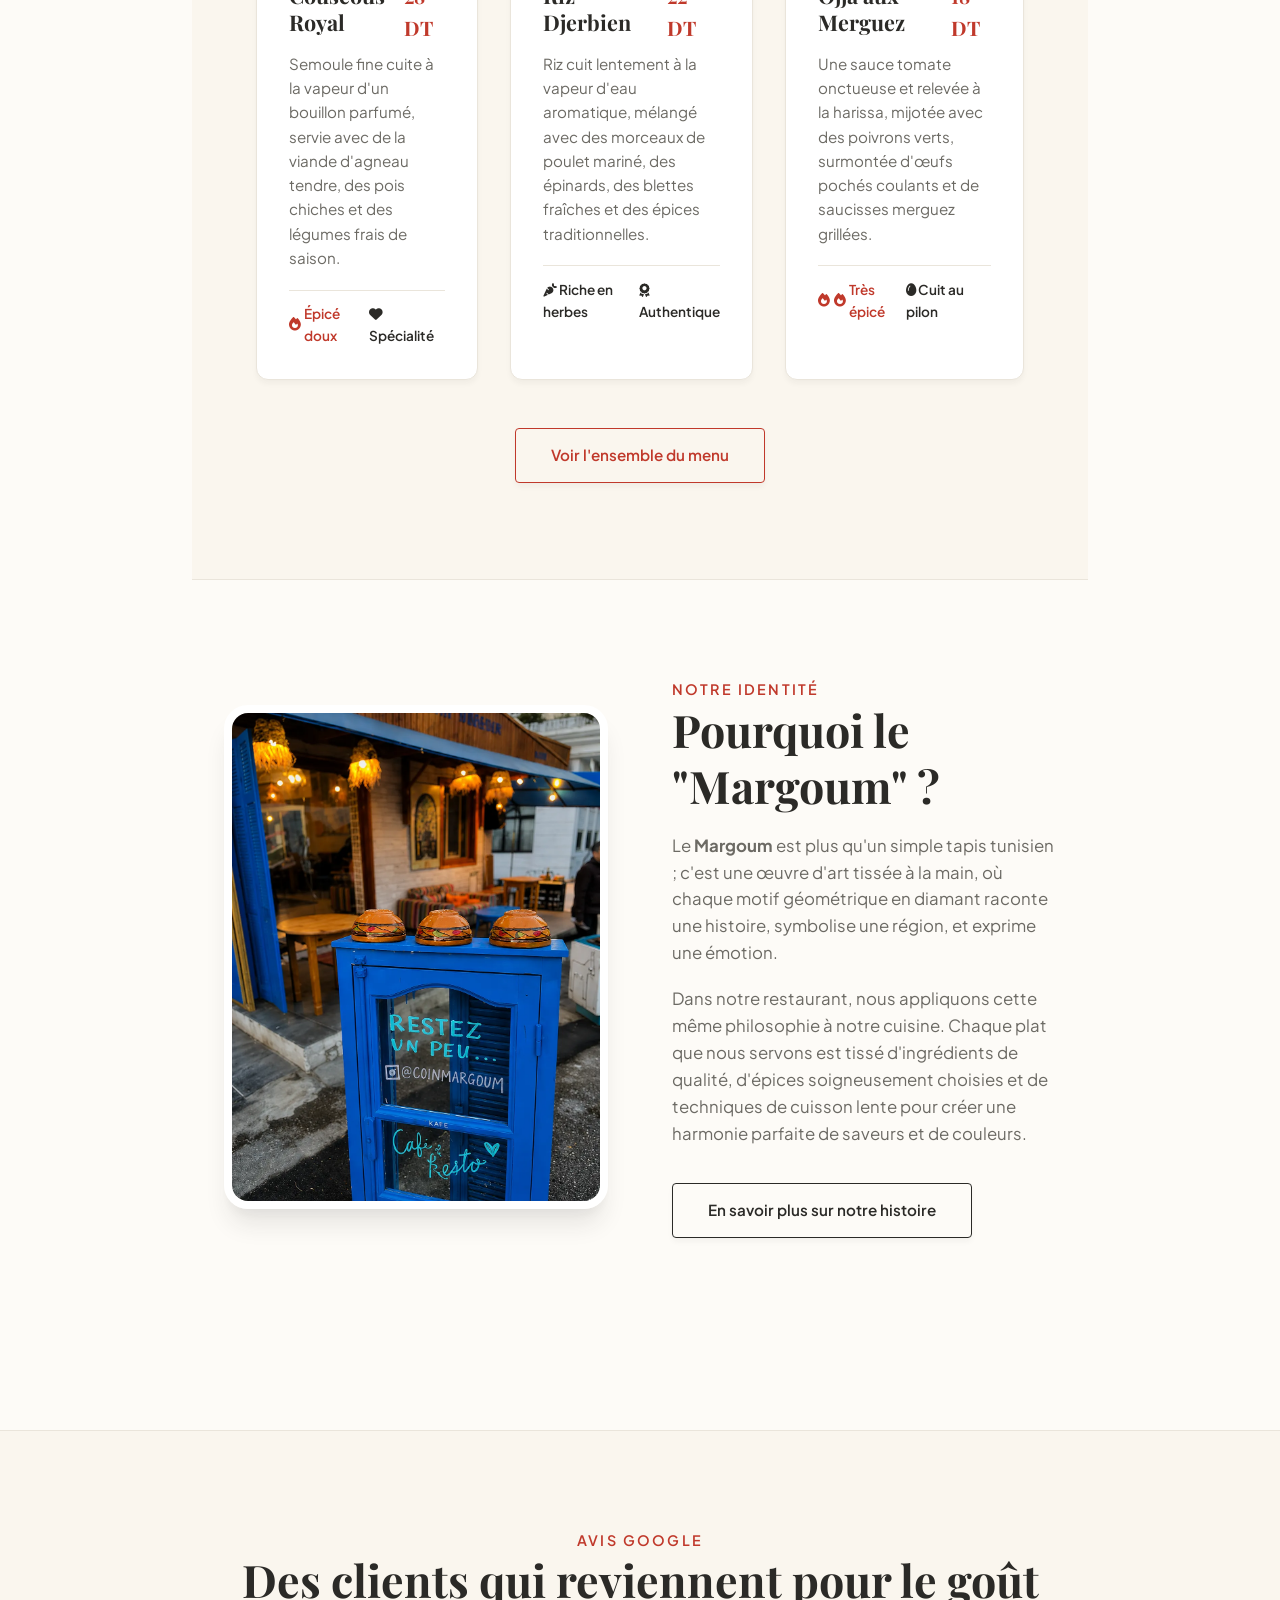
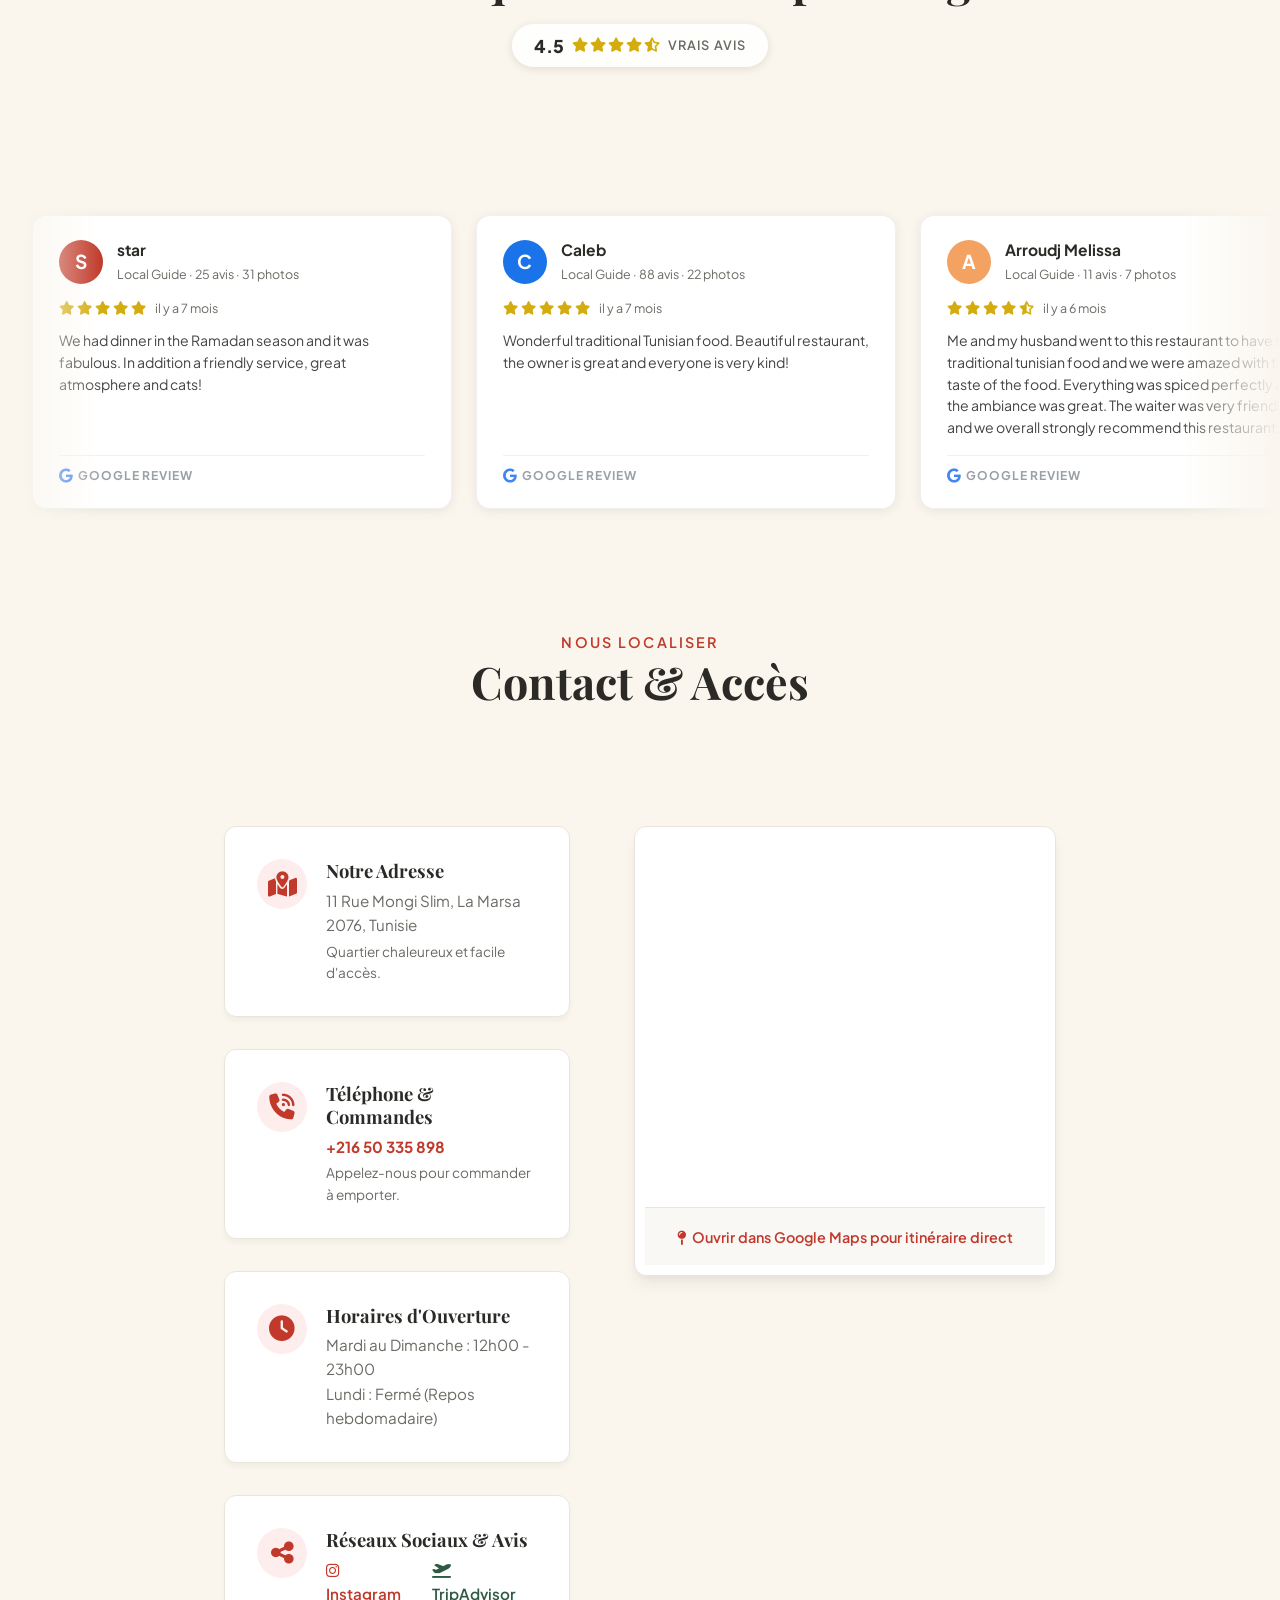
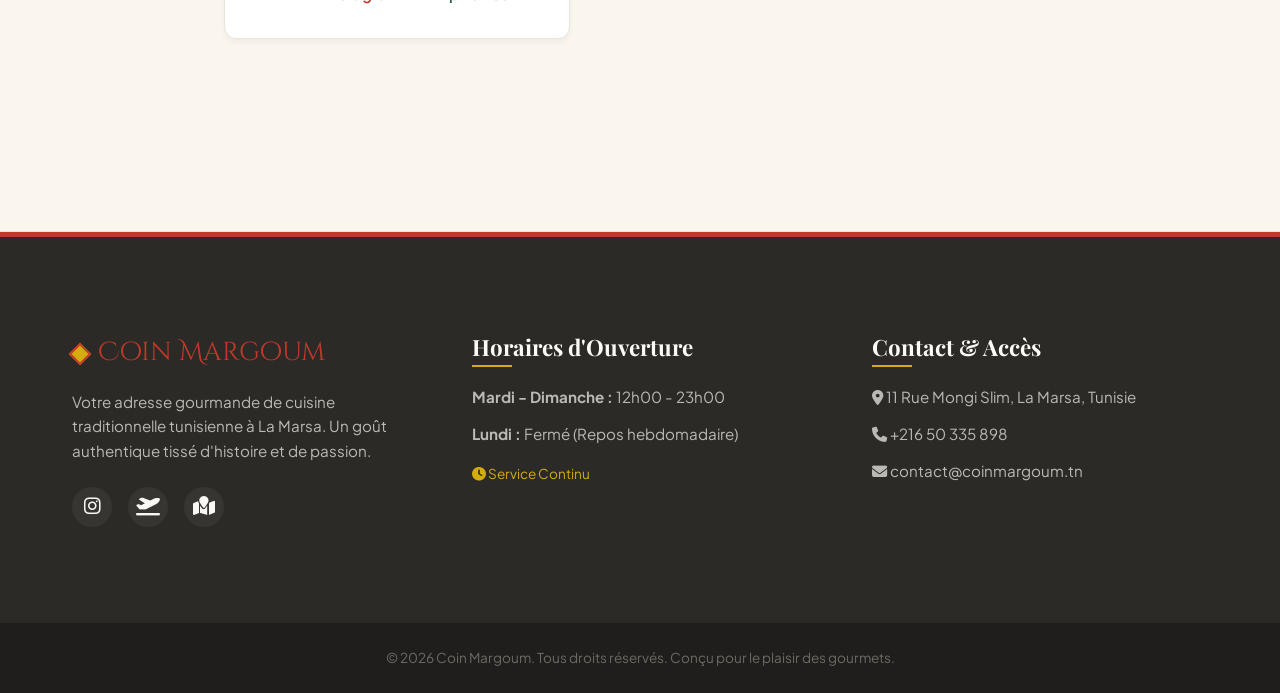
==== commit f98ea807: "ddd" ====
--- a/index.html
+++ b/index.html
@@ -88,9 +88,9 @@
 
 
         <!-- Featured Plates Section -->
-        <section class="section section-alt" id="featured-plates-section">
+        <section class="section section-alt" id="featured-plates-section" style="margin-top: 8rem;padding-top: 0;padding-bottom: 0;">
             <div class="section">
-                <div class="heading-container">
+                <div class="heading-container" >
                     <span class="heading-subtitle">Le choix du chef</span>
                     <h2>Nos Plats Signature</h2>
                     <div class="margoum-divider"></div>
@@ -98,7 +98,7 @@
 
                 <div class="plates-grid">
                     <!-- Plate 1: Couscous -->
-                    <div class="plate-card" id="plate-couscous">
+                    <a class="plate-card" id="plate-couscous" href="menu.html?ssde=ge84wf6s5g4625w.f%3Ffew">
                         <div class="plate-image">
                             <img src="assets/dish_couscous.png" alt="Couscous Royal traditionnel de Coin Margoum">
                         </div>
@@ -113,10 +113,10 @@
                                 <span><i class="fa-solid fa-heart"></i> Spécialité</span>
                             </div>
                         </div>
-                    </div>
+                    </a>
 
                     <!-- Plate 2: Riz Djerbien -->
-                    <div class="plate-card" id="plate-riz">
+                    <a class="plate-card" id="plate-riz" href="menu.html?ssde=ge84wf6s5g4625w.f%3Ffew">
                         <div class="plate-image">
                             <img src="assets/dish_riz_djerbien.png" alt="Riz Djerbien traditionnel cuit à la vapeur">
                         </div>
@@ -131,12 +131,12 @@
                                 <span><i class="fa-solid fa-award"></i> Authentique</span>
                             </div>
                         </div>
-                    </div>
+                    </a>
 
                     <!-- Plate 3: Ojja -->
-                    <div class="plate-card-tr" id="plate-ojja">
+                    <a class="plate-card-tr" id="plate-ojja" href="menu.html?ssde=ge84wf6s5g4625w.f%3Ffew">
                         <div class="plate-image-tr" style="text-align: center;">
-                            <img src="assets/dish_ojja.webp" style="width: 17.5vw" alt="Ojja tunisienne aux oeufs et merguez">
+                            <img src="assets/dish_ojja.webp" class="plate-img-ojja" alt="Ojja tunisienne aux oeufs et merguez">
                         </div>
                         <div class="plate-info">
                             <div class="plate-header">
@@ -149,7 +149,7 @@
                                 <span><i class="fa-solid fa-egg"></i> Cuit au pilon</span>
                             </div>
                         </div>
-                    </div>
+                    </a>
                 </div>
 
                 <div style="text-align: center; margin-top: 3rem;">
@@ -162,7 +162,7 @@
         <section class="section" id="about-teaser-section">
             <div class="about-hero">
                 <div class="about-hero-img">
-                    <img src="assets/about_margoum.png" alt="Détail d'un tapis traditionnel Margoum tunisien">
+                    <img src="assets/about_margoum.webp" alt="Détail d'un tapis traditionnel Margoum tunisien">
                 </div>
                 <div class="about-hero-content">
                     <span class="heading-subtitle">Notre Identité</span>
@@ -175,47 +175,135 @@
         </section>
 
         <!-- Testimonials Section -->
-        <section class="section section-alt" id="testimonials-section">
-            <div class="section">
-                <div class="heading-container">
-                    <span class="heading-subtitle">Vos retours</span>
-                    <h2>Ce que disent nos clients</h2>
-                    <div class="margoum-divider"></div>
-                </div>
-
-                <div class="features-grid">
-                    <!-- Testimonial 1 -->
-                    <div class="feature-card" style="text-align: left;" id="testi-1">
-                        <div style="color: var(--color-gold); margin-bottom: 0.8rem;">
+        <section class="reviews-section" id="testimonials-section" style="margin-bottom: 0;">
+            <!-- Header -->
+            <div class="reviews-header">
+                <span class="heading-subtitle">Avis Google</span>
+                <h2>Des clients qui reviennent pour le goût</h2>
+                <div class="reviews-rating-badge">
+                    <span class="reviews-score">4.5</span>
+                    <span class="reviews-stars">
+                        <i class="fa-solid fa-star"></i>
+                        <i class="fa-solid fa-star"></i>
+                        <i class="fa-solid fa-star"></i>
+                        <i class="fa-solid fa-star"></i>
+                        <i class="fa-solid fa-star-half-stroke"></i>
+                    </span>
+                    <span class="reviews-label">Vrais avis</span>
+                </div>
+                <div class="margoum-divider"></div>
+            </div>
+
+            <!-- Slider Track -->
+            <div class="reviews-slider-wrapper" id="reviews-slider-wrapper">
+                <div class="reviews-track" id="reviews-track">
+
+                    <!-- Card 1 -->
+                    <div class="review-card" id="review-1">
+                        <div class="review-card-top">
+                            <div class="review-avatar" style="background-color:#C0392B;">S</div>
+                            <div class="review-meta">
+                                <span class="review-name">star</span>
+                                <span class="review-guide">Local Guide &middot; 25 avis &middot; 31 photos</span>
+                            </div>
+                        </div>
+                        <div class="review-stars">
                             <i class="fa-solid fa-star"></i><i class="fa-solid fa-star"></i><i class="fa-solid fa-star"></i><i class="fa-solid fa-star"></i><i class="fa-solid fa-star"></i>
-                        </div>
-                        <p style="font-style: italic; margin-bottom: 1rem;">"Une adresse incroyable à La Marsa ! Le riz djerbien est tout simplement le meilleur que j'ai mangé dans un restaurant. Le service est familial et très attentionné. La déco avec les tapis margoum donne un cachet fou."</p>
-                        <h4 style="font-size: 1rem; font-family: var(--font-body); font-weight: 700;">- Mehdi K. (TripAdvisor)</h4>
-                    </div>
-
-                    <!-- Testimonial 2 -->
-                    <div class="feature-card" style="text-align: left;" id="testi-2">
-                        <div style="color: var(--color-gold); margin-bottom: 0.8rem;">
+                            <span class="review-date">il y a 7 mois</span>
+                        </div>
+                        <p class="review-text">We had dinner in the Ramadan season and it was fabulous. In addition a friendly service, great atmosphere and cats!</p>
+                        <div class="review-footer"><i class="fa-brands fa-google"></i> Google Review</div>
+                    </div>
+
+                    <!-- Card 2 -->
+                    <div class="review-card" id="review-2">
+                        <div class="review-card-top">
+                            <div class="review-avatar" style="background-color:#1A73E8;">C</div>
+                            <div class="review-meta">
+                                <span class="review-name">Caleb</span>
+                                <span class="review-guide">Local Guide &middot; 88 avis &middot; 22 photos</span>
+                            </div>
+                        </div>
+                        <div class="review-stars">
                             <i class="fa-solid fa-star"></i><i class="fa-solid fa-star"></i><i class="fa-solid fa-star"></i><i class="fa-solid fa-star"></i><i class="fa-solid fa-star"></i>
-                        </div>
-                        <p style="font-style: italic; margin-bottom: 1rem;">"L'ojja est d'une fraîcheur absolue et le brik est croustillant à souhait avec un jaune d'œuf coulant parfait. Coin très chaleureux, propre et prix très corrects pour La Marsa."</p>
-                        <h4 style="font-size: 1rem; font-family: var(--font-body); font-weight: 700;">- Sarah G. (Google Reviews)</h4>
-                    </div>
-
-                    <!-- Testimonial 3 -->
-                    <div class="feature-card" style="text-align: left;" id="testi-3">
-                        <div style="color: var(--color-gold); margin-bottom: 0.8rem;">
+                            <span class="review-date">il y a 7 mois</span>
+                        </div>
+                        <p class="review-text">Wonderful traditional Tunisian food. Beautiful restaurant, the owner is great and everyone is very kind!</p>
+                        <div class="review-footer"><i class="fa-brands fa-google"></i> Google Review</div>
+                    </div>
+
+                    <!-- Card 3 -->
+                    <div class="review-card" id="review-3">
+                        <div class="review-card-top">
+                            <div class="review-avatar" style="background-color:#F4A261;">A</div>
+                            <div class="review-meta">
+                                <span class="review-name">Arroudj Melissa</span>
+                                <span class="review-guide">Local Guide &middot; 11 avis &middot; 7 photos</span>
+                            </div>
+                        </div>
+                        <div class="review-stars">
                             <i class="fa-solid fa-star"></i><i class="fa-solid fa-star"></i><i class="fa-solid fa-star"></i><i class="fa-solid fa-star"></i><i class="fa-solid fa-star-half-stroke"></i>
-                        </div>
-                        <p style="font-style: italic; margin-bottom: 1rem;">"Un petit resto familial sans chichis qui propose de la vraie cuisine tunisienne comme chez la maman. Le thé à la menthe aux pignons offert à la fin est une délicieuse attention !"</p>
-                        <h4 style="font-size: 1rem; font-family: var(--font-body); font-weight: 700;">- Lucas M. (TripAdvisor)</h4>
-                    </div>
-                </div>
-            </div>
-        </section>
-
-        <section class="section section-alt" id="contact" style="scroll-margin-top: 100px;">
-            <div class="section">
+                            <span class="review-date">il y a 6 mois</span>
+                        </div>
+                        <p class="review-text">Me and my husband went to this restaurant to have some traditional tunisian food and we were amazed with the taste of the food. Everything was spiced perfectly and the ambiance was great. The waiter was very friendly and we overall strongly recommend this restaurant.</p>
+                        <div class="review-footer"><i class="fa-brands fa-google"></i> Google Review</div>
+                    </div>
+
+                    <!-- Card 4 -->
+                    <div class="review-card" id="review-4">
+                        <div class="review-card-top">
+                            <div class="review-avatar" style="background-color:#2E8B57;">M</div>
+                            <div class="review-meta">
+                                <span class="review-name">Mehdi K.</span>
+                                <span class="review-guide">Local Guide &middot; 42 avis &middot; 18 photos</span>
+                            </div>
+                        </div>
+                        <div class="review-stars">
+                            <i class="fa-solid fa-star"></i><i class="fa-solid fa-star"></i><i class="fa-solid fa-star"></i><i class="fa-solid fa-star"></i><i class="fa-solid fa-star"></i>
+                            <span class="review-date">il y a 5 mois</span>
+                        </div>
+                        <p class="review-text">Une adresse incroyable à La Marsa ! Le riz djerbien est tout simplement le meilleur que j'ai mangé dans un restaurant. Le service est familial et très attentionné. La déco avec les tapis margoum donne un cachet fou.</p>
+                        <div class="review-footer"><i class="fa-brands fa-google"></i> Google Review</div>
+                    </div>
+
+                    <!-- Card 5 -->
+                    <div class="review-card" id="review-5">
+                        <div class="review-card-top">
+                            <div class="review-avatar" style="background-color:#9B59B6;">S</div>
+                            <div class="review-meta">
+                                <span class="review-name">Sarah G.</span>
+                                <span class="review-guide">Local Guide &middot; 67 avis &middot; 34 photos</span>
+                            </div>
+                        </div>
+                        <div class="review-stars">
+                            <i class="fa-solid fa-star"></i><i class="fa-solid fa-star"></i><i class="fa-solid fa-star"></i><i class="fa-solid fa-star"></i><i class="fa-solid fa-star"></i>
+                            <span class="review-date">il y a 4 mois</span>
+                        </div>
+                        <p class="review-text">L'ojja est d'une fraîcheur absolue et le brik est croustillant à souhait avec un jaune d'œuf coulant parfait. Coin très chaleureux, propre et prix très corrects pour La Marsa.</p>
+                        <div class="review-footer"><i class="fa-brands fa-google"></i> Google Review</div>
+                    </div>
+
+                    <!-- Card 6 -->
+                    <div class="review-card" id="review-6">
+                        <div class="review-card-top">
+                            <div class="review-avatar" style="background-color:#E67E22;">L</div>
+                            <div class="review-meta">
+                                <span class="review-name">Lucas M.</span>
+                                <span class="review-guide">Local Guide &middot; 19 avis &middot; 5 photos</span>
+                            </div>
+                        </div>
+                        <div class="review-stars">
+                            <i class="fa-solid fa-star"></i><i class="fa-solid fa-star"></i><i class="fa-solid fa-star"></i><i class="fa-solid fa-star"></i><i class="fa-solid fa-star-half-stroke"></i>
+                            <span class="review-date">il y a 3 mois</span>
+                        </div>
+                        <p class="review-text">Un petit resto familial sans chichis qui propose de la vraie cuisine tunisienne comme chez la maman. Le thé à la menthe aux pignons offert à la fin est une délicieuse attention !</p>
+                        <div class="review-footer"><i class="fa-brands fa-google"></i> Google Review</div>
+                    </div>
+
+                </div><!-- end .reviews-track -->
+            </div><!-- end .reviews-slider-wrapper -->
+
+                        <div class="section">
                 <div class="heading-container">
                     <span class="heading-subtitle">Nous localiser</span>
                     <h2>Contact & Accès</h2>
@@ -292,6 +380,8 @@
                     </div>
                 </div>
             </div>
+
+
         </section>
 
 
--- a/style.css
+++ b/style.css
@@ -696,6 +696,15 @@
     pointer-events: none;
 }
 
+.available{
+    color: green;
+}
+.not_available{
+    color: red;
+}
+.hide{
+    display: none !important;
+}
 @keyframes soft-float {
     0% {
         transform: translateY(0);
@@ -843,6 +852,10 @@
     transition: var(--transition-slow);
 }
 
+.plate-img-ojja {
+    width: 17.5vw;
+}
+
 .plate-card:hover .plate-image img {
     transform: scale(1.08);
 }
@@ -1348,8 +1361,237 @@
     color: var(--color-gold);
 }
 
+/* ============================================================
+   GOOGLE REVIEWS SLIDER SECTION
+   ============================================================ */
+
+.reviews-section {
+    background-color: #FAF6EE;
+    border-top: 1px solid var(--color-border);
+    border-bottom: 1px solid var(--color-border);
+    padding: var(--space-xl) 0;
+    overflow: hidden;
+    margin-bottom: 7.5rem;
+}
+
+/* --- Header --- */
+.reviews-header {
+    text-align: center;
+    padding: 0 var(--space-md) var(--space-md);
+}
+
+.reviews-header h2 {
+    margin-bottom: 1rem;
+}
+
+/* Rating badge */
+.reviews-rating-badge {
+    display: inline-flex;
+    align-items: center;
+    gap: 8px;
+    font-family: var(--font-body);
+    font-weight: 700;
+    font-size: 1rem;
+    padding: 0.45rem 1.4rem;
+    border-radius: 50px;
+    background-color: rgba(255,255,255,0.9);
+    box-shadow: 0 2px 10px rgba(0,0,0,0.10);
+    white-space: nowrap;
+    margin-bottom: 0.5rem;
+}
+
+.reviews-score {
+    font-size: 1.1rem;
+    font-weight: 800;
+    color: var(--color-text-main);
+}
+
+.reviews-stars {
+    color: var(--color-gold);
+    font-size: 0.9rem;
+    display: inline-flex;
+    gap: 2px;
+}
+
+.reviews-label {
+    font-size: 0.8rem;
+    font-weight: 600;
+    text-transform: uppercase;
+    letter-spacing: 0.08em;
+    color: var(--color-text-muted);
+}
+
+/* --- Slider Wrapper (clips the overflow) --- */
+.reviews-slider-wrapper {
+    position: relative;
+    width: 100%;
+    overflow: hidden;
+    /* Soft fade masks on left & right edges */
+    -webkit-mask-image: linear-gradient(
+        to right,
+        transparent 0%,
+        black 8%,
+        black 92%,
+        transparent 100%
+    );
+    mask-image: linear-gradient(
+        to right,
+        transparent 0%,
+        black 8%,
+        black 92%,
+        transparent 100%
+    );
+}
+
+/* --- Scrolling Track --- */
+.reviews-track {
+    display: flex;
+    gap: 1.5rem;
+    width: max-content;
+    padding: 1.5rem 2rem;
+    animation: reviews-scroll 38s linear infinite;
+    will-change: transform;
+}
+
+/* Pause animation when ANY card is hovered */
+.reviews-track:has(.review-card:hover),
+.reviews-slider-wrapper:hover .reviews-track {
+    animation-play-state: paused;
+}
+
+@keyframes reviews-scroll {
+    0%   { transform: translateX(0); }
+    100% { transform: translateX(-50%); }
+}
+
+/* --- Individual Review Card --- */
+.review-card {
+    background: #ffffff;
+    border-radius: 14px;
+    padding: 1.4rem 1.6rem;
+    width: 420px;
+    min-height: 210px;
+    flex-shrink: 0;
+    box-shadow: 0 2px 12px rgba(0,0,0,0.07);
+    border: 1px solid rgba(0,0,0,0.06);
+    display: flex;
+    flex-direction: column;
+    justify-content: space-between;
+    transition: transform 0.3s ease, box-shadow 0.3s ease;
+    cursor: default;
+}
+
+.review-card:hover {
+    transform: translateY(-6px);
+    box-shadow: 0 12px 32px rgba(0,0,0,0.13);
+}
+
+/* Top row: avatar + name */
+.review-card-top {
+    display: flex;
+    align-items: center;
+    gap: 0.9rem;
+    margin-bottom: 0.85rem;
+}
+
+.review-avatar {
+    width: 44px;
+    height: 44px;
+    border-radius: 50%;
+    display: flex;
+    align-items: center;
+    justify-content: center;
+    font-family: var(--font-body);
+    font-weight: 700;
+    font-size: 1.2rem;
+    color: #fff;
+    flex-shrink: 0;
+}
+
+.review-meta {
+    display: flex;
+    flex-direction: column;
+    gap: 2px;
+}
+
+.review-name {
+    font-family: var(--font-body);
+    font-weight: 700;
+    font-size: 0.97rem;
+    color: var(--color-text-main);
+}
+
+.review-guide {
+    font-size: 0.78rem;
+    color: var(--color-text-muted);
+}
+
+/* Stars row */
+.review-stars {
+    display: flex;
+    align-items: center;
+    gap: 3px;
+    margin-bottom: 0.7rem;
+    color: var(--color-gold);
+    font-size: 0.85rem;
+}
+
+.review-date {
+    font-size: 0.78rem;
+    color: var(--color-text-muted);
+    font-family: var(--font-body);
+    margin-left: 6px;
+}
+
+/* Review body */
+.review-text {
+    font-size: 0.88rem;
+    color: #444;
+    line-height: 1.55;
+    flex: 1;
+    margin-bottom: 1rem;
+    display: -webkit-box;
+    -webkit-line-clamp: 5;
+    -webkit-box-orient: vertical;
+    overflow: hidden;
+}
+
+/* Bottom: Google branding */
+.review-footer {
+    font-size: 0.75rem;
+    font-weight: 700;
+    text-transform: uppercase;
+    letter-spacing: 0.07em;
+    color: #9AA0A6;
+    border-top: 1px solid #F1F1F1;
+    padding-top: 0.65rem;
+    display: flex;
+    align-items: center;
+    gap: 5px;
+}
+
+.review-footer .fa-google {
+    color: #4285F4;
+    font-size: 0.9rem;
+}
+
 /* --- RESPONSIVE BREAKPOINTS --- */
 @media (max-width: 992px) {
+    .nav-container,
+    .hero-container,
+    .section,
+    .admin-seed-banner {
+        max-width: 90vw;
+    }
+
+    .plates-grid {
+        flex-direction: column;
+    }
+
+    .plate-img-ojja {
+        width: 180px;
+    }
+
     .hero-container {
         grid-template-columns: 1fr;
         text-align: center;
@@ -1402,6 +1644,31 @@
 }
 
 @media (max-width: 768px) {
+    .nav-container,
+    .hero-container,
+    .section,
+    .admin-seed-banner {
+        max-width: 92vw;
+    }
+
+    .nav-container {
+        padding: 1rem 1rem;
+    }
+
+    .logo {
+        white-space: nowrap;
+        font-size: 1.2rem;
+    }
+
+    .hero h1 {
+        font-size: 2.2rem;
+    }
+
+    .hero-tag {
+        font-size: 0.8rem;
+        letter-spacing: 0.15em;
+    }
+
     .nav-links {
         position: fixed;
         top: 73px;
@@ -1441,6 +1708,8 @@
 
     .section {
         padding: var(--space-lg) 0;
+        padding-left: 1rem;
+        padding-right: 1rem;
     }
 
     .hero {
@@ -1461,6 +1730,13 @@
     .footer-socials {
         justify-content: center;
     }
+
+    #menu-more-placeholder p {
+        max-width: 90% !important;
+        margin-left: auto !important;
+        margin-right: auto !important;
+        font-size: 1.25rem !important;
+    }
 }
 
 @media (max-width: 576px) {
@@ -1476,7 +1752,10 @@
         transform: translate(65px, 55px) scale(0.45);
     }
     .dish-prev {
-        transform: translate(65px, -55px) scale(0.45);
+        transform: translate(-65px, -55px) scale(0.45);
+    }
+    .hero h1 {
+        font-size: 1.8rem;
     }
 }
 
@@ -1558,7 +1837,6 @@
     display: flex;
     align-items: center;
     justify-content: center;
-    box-shadow: 0 4px 15px rgba(254, 161, 22, 0.4);
     border: none;
     cursor: pointer;
     z-index: 2000;
@@ -1755,3 +2033,10 @@
     font-weight: 600;
 }
 
+.text-brass {
+    --tw-text-opacity: 1;
+    color: rgb(var(--brass-rgb) / var(--tw-text-opacity, 1));
+}
+.fill-brass {
+    fill: rgb(var(--brass-rgb) / 1);
+}
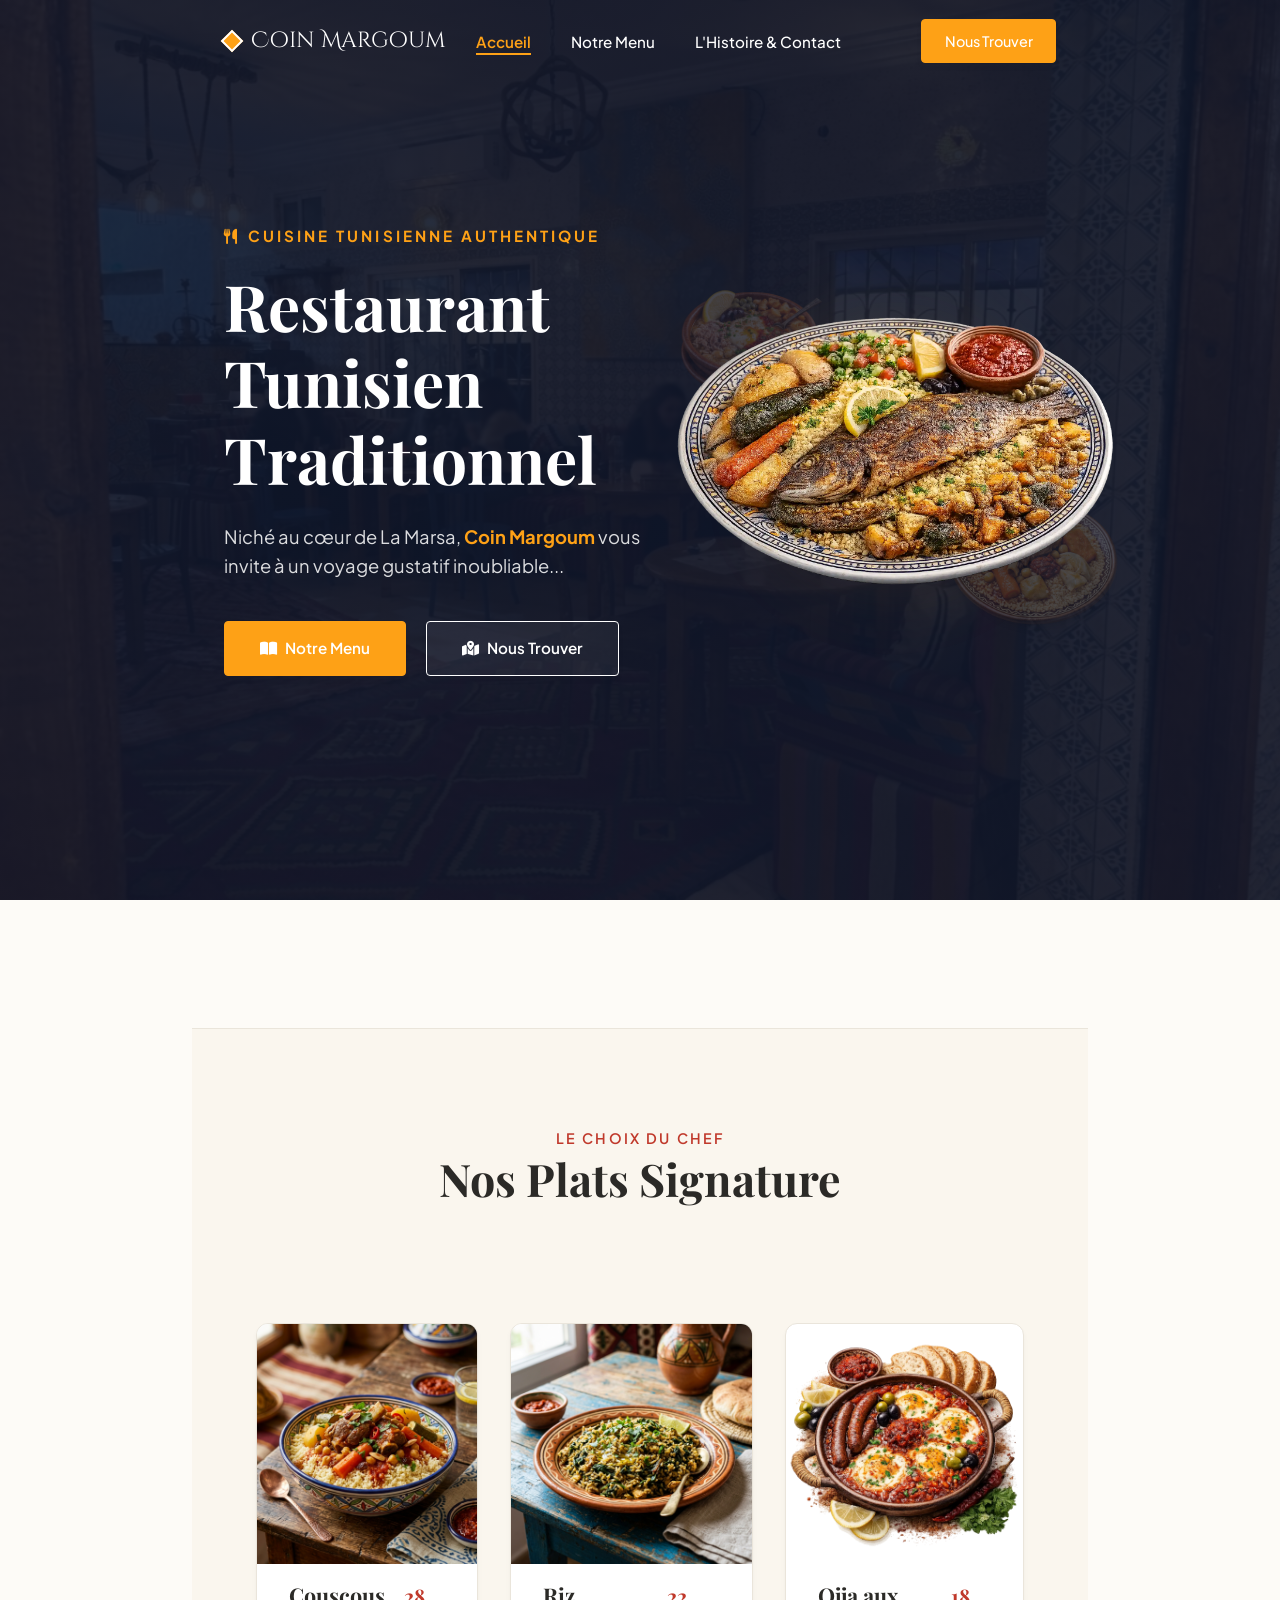
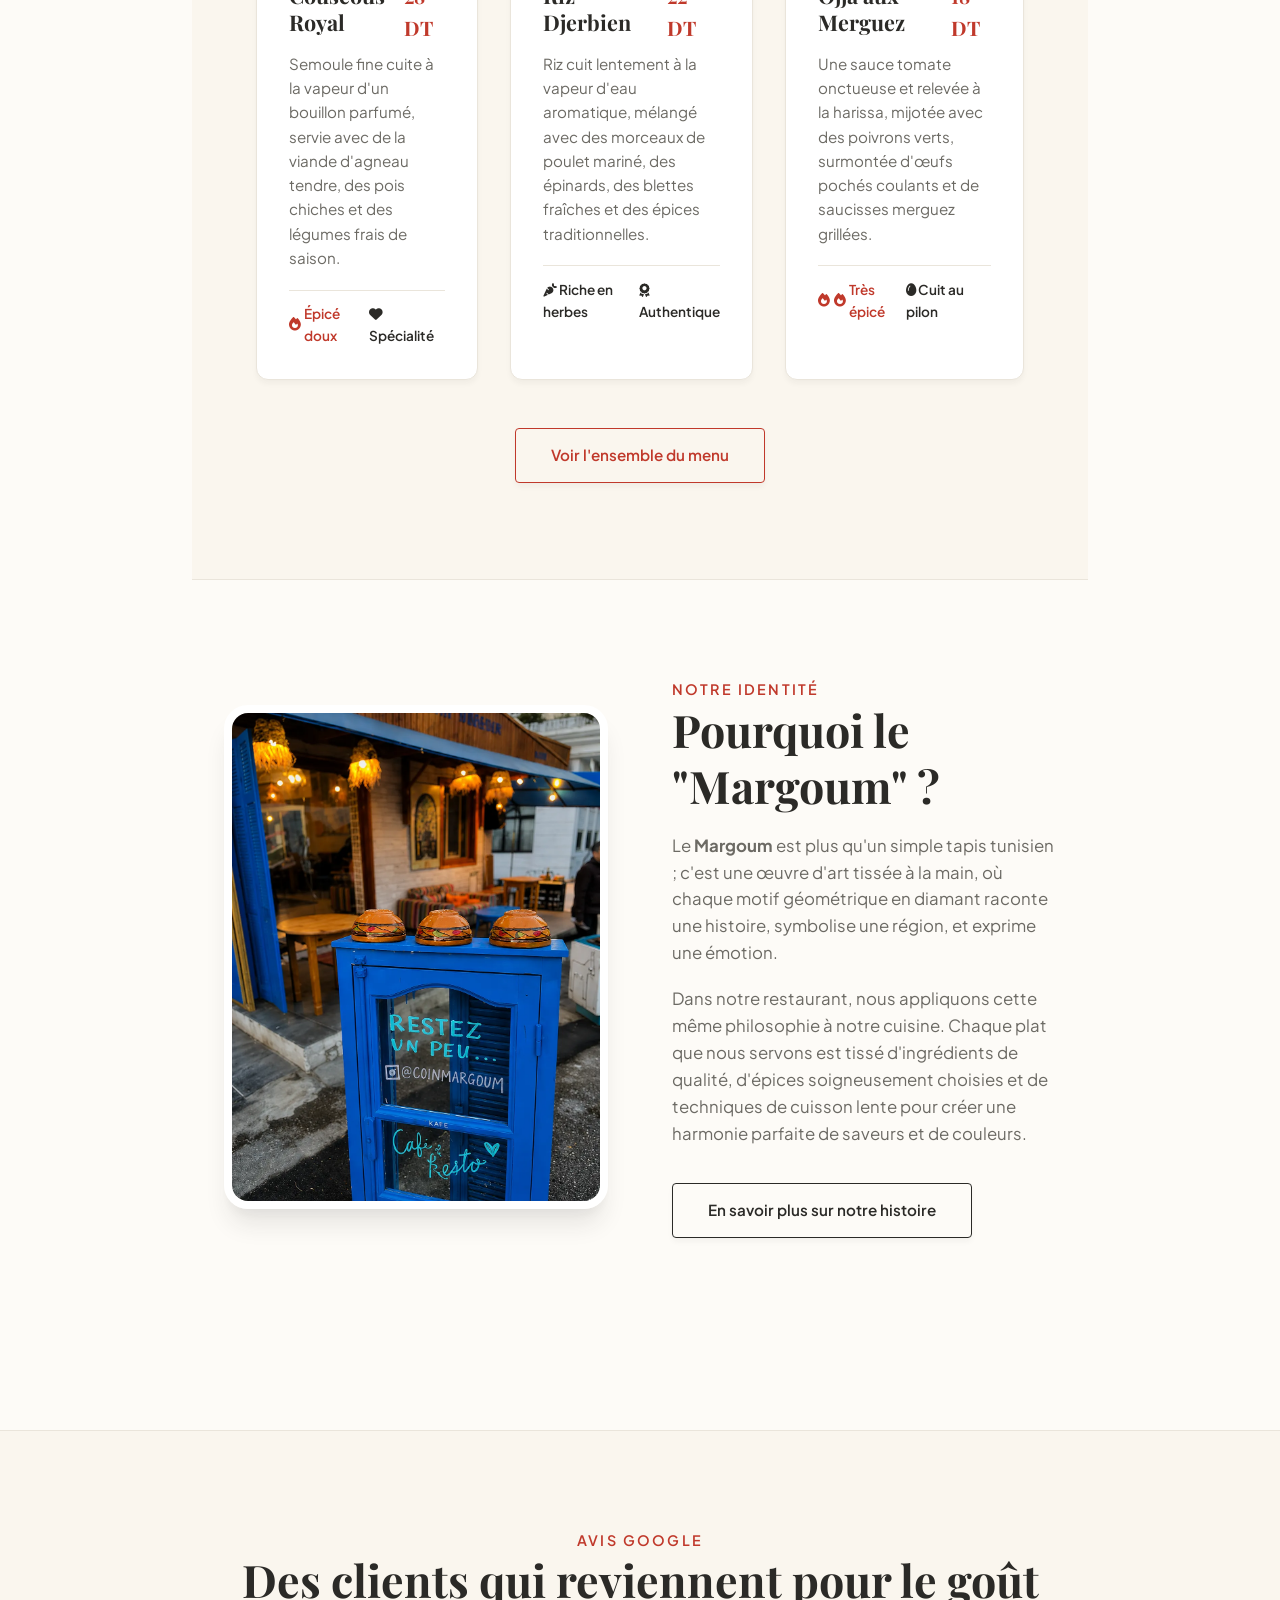
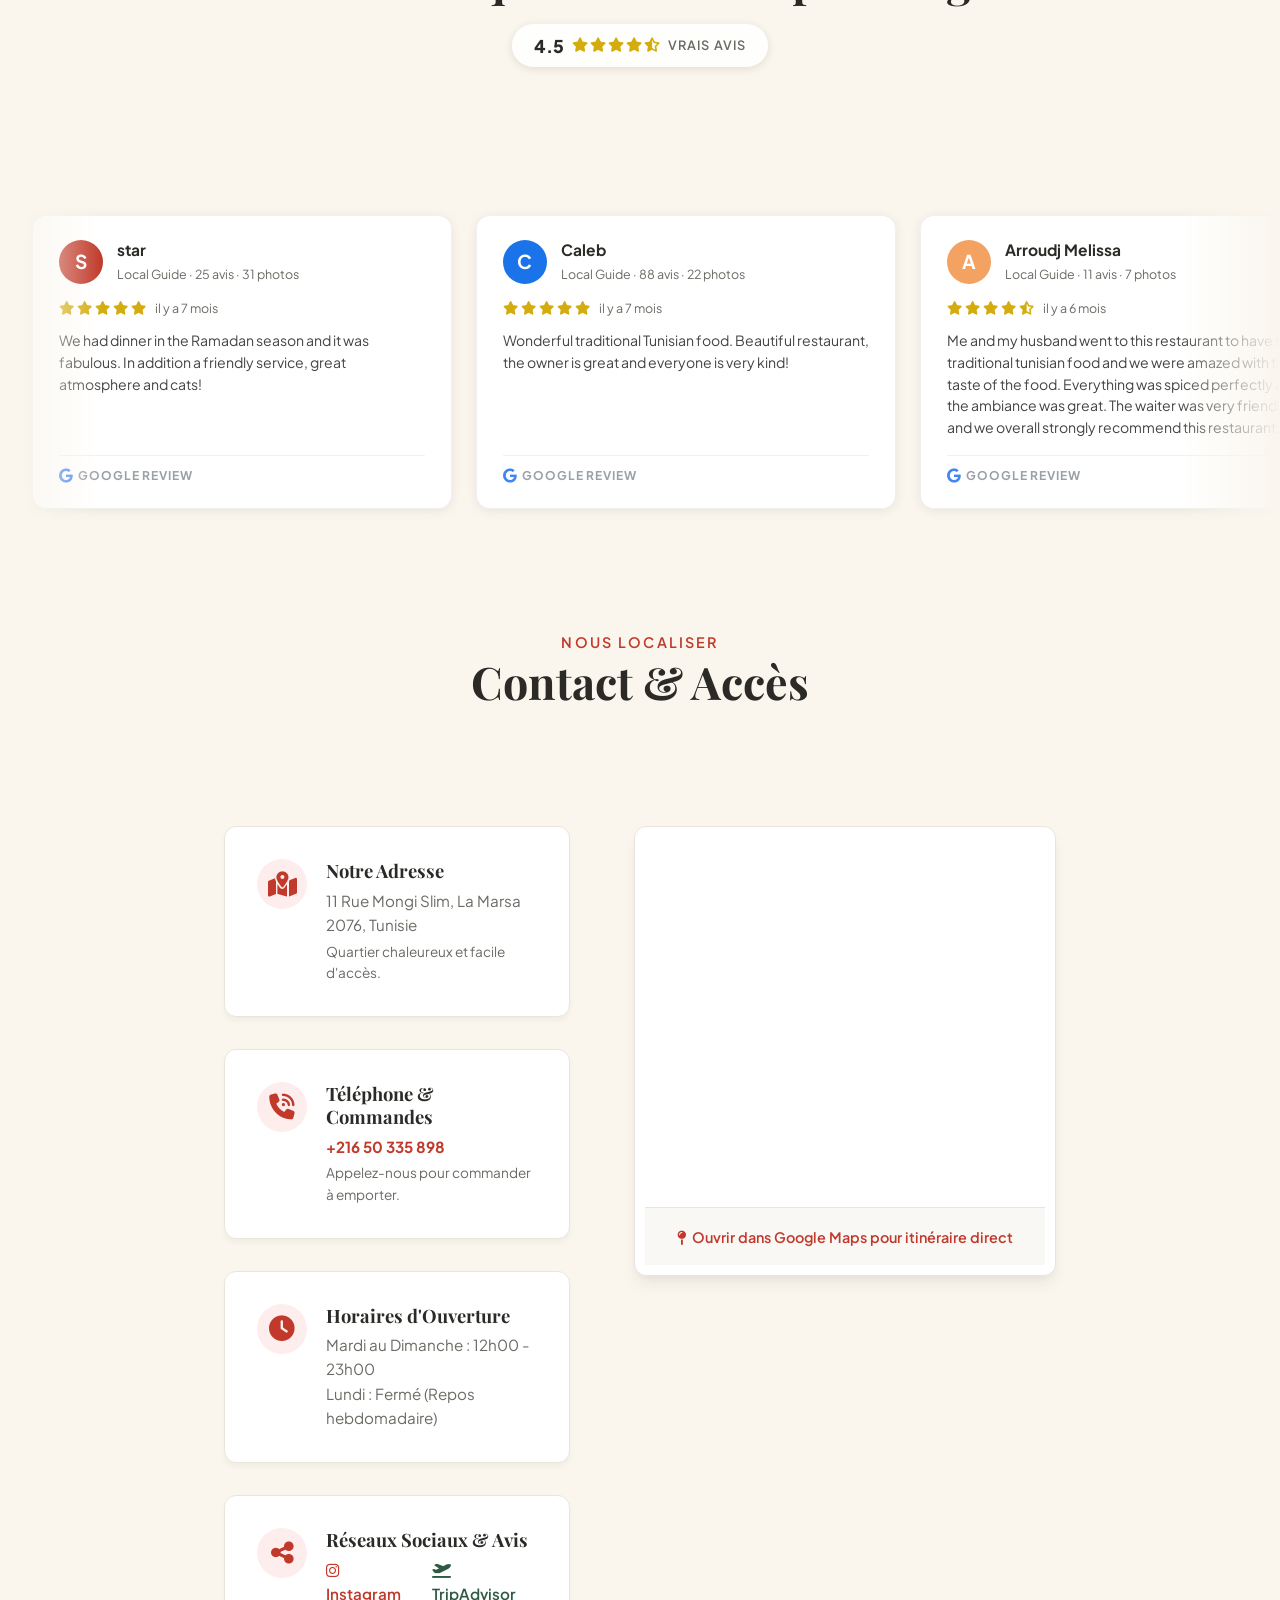
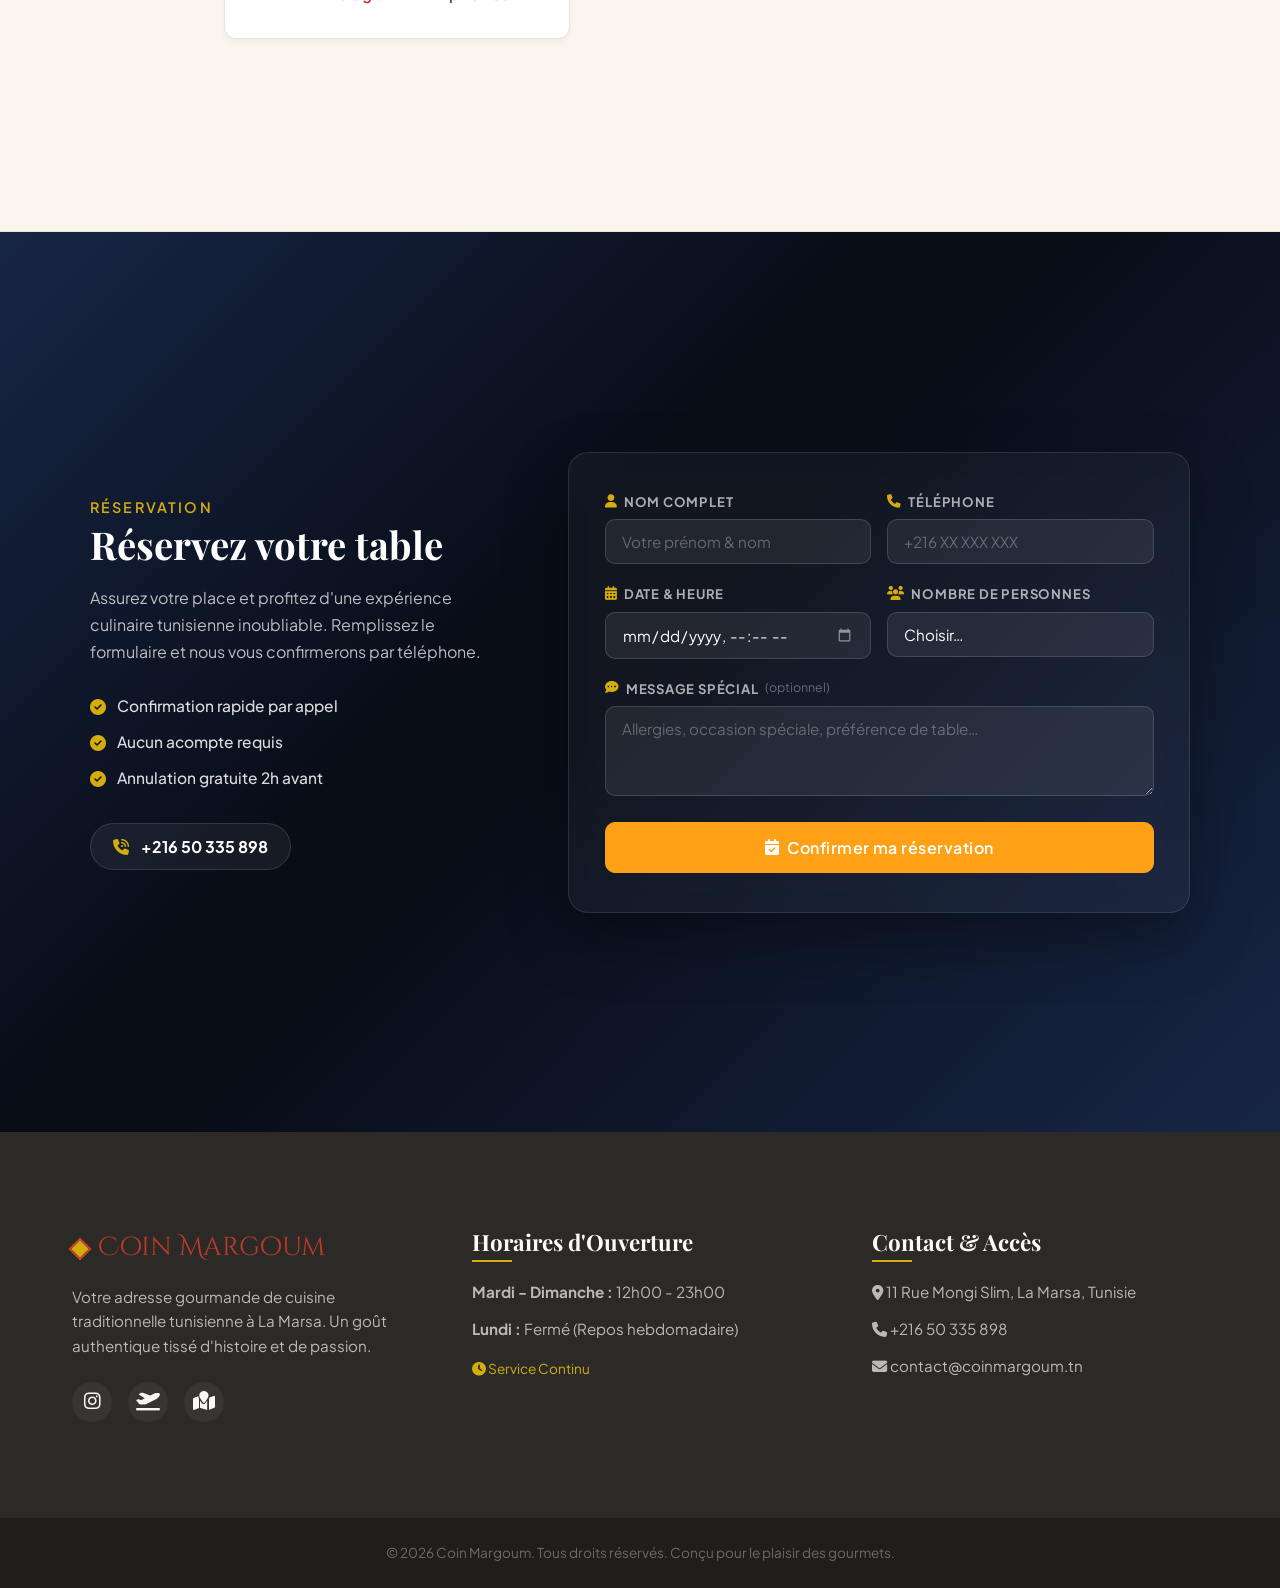
==== commit 3b4df6fb: "done" ====
--- a/index.html
+++ b/index.html
@@ -387,8 +387,84 @@
 
     </main>
 
+    <!-- Reservation Section -->
+    <section class="reservation-section" id="reservation-section" style="min-height: 100vh;height: auto;display: flex;justify-content: center;align-items: center;">
+        <div class="reservation-inner">
+
+            <!-- Left: decorative copy -->
+            <div class="reservation-copy">
+                <span class="heading-subtitle">Réservation</span>
+                <h2>Réservez votre table</h2>
+                <p>Assurez votre place et profitez d'une expérience culinaire tunisienne inoubliable. Remplissez le formulaire et nous vous confirmerons par téléphone.</p>
+                <ul class="reservation-perks">
+                    <li><i class="fa-solid fa-circle-check"></i> Confirmation rapide par appel</li>
+                    <li><i class="fa-solid fa-circle-check"></i> Aucun acompte requis</li>
+                    <li><i class="fa-solid fa-circle-check"></i> Annulation gratuite 2h avant</li>
+                </ul>
+                <div class="reservation-phone">
+                    <i class="fa-solid fa-phone-volume"></i>
+                    <a href="tel:+21650335898">+216 50 335 898</a>
+                </div>
+            </div>
+
+            <!-- Right: form -->
+            <div class="reservation-form-wrap">
+                <form class="reservation-form" id="reservation-form" novalidate>
+
+                    <div class="res-row">
+                        <div class="res-field">
+                            <label for="res-name"><i class="fa-solid fa-user"></i> Nom complet</label>
+                            <input type="text" id="res-name" name="name" placeholder="Votre prénom &amp; nom" required>
+                        </div>
+                        <div class="res-field">
+                            <label for="res-phone"><i class="fa-solid fa-phone"></i> Téléphone</label>
+                            <input type="tel" id="res-phone" name="phone" placeholder="+216 XX XXX XXX" required>
+                        </div>
+                    </div>
+
+                    <div class="res-row">
+                        <div class="res-field">
+                            <label for="res-date"><i class="fa-solid fa-calendar-days"></i> Date &amp; heure</label>
+                            <input type="datetime-local" id="res-date" name="date" required>
+                        </div>
+                        <div class="res-field">
+                            <label for="res-guests"><i class="fa-solid fa-users"></i> Nombre de personnes</label>
+                            <select id="res-guests" name="guests" required>
+                                <option value="" disabled selected>Choisir…</option>
+                                <option value="1">1 personne</option>
+                                <option value="2">2 personnes</option>
+                                <option value="3">3 personnes</option>
+                                <option value="4">4 personnes</option>
+                                <option value="5">5 personnes</option>
+                                <option value="6">6 personnes</option>
+                                <option value="7">7 personnes</option>
+                                <option value="8">8 personnes</option>
+                                <option value="9+">9+ personnes</option>
+                            </select>
+                        </div>
+                    </div>
+
+                    <div class="res-field res-field-full">
+                        <label for="res-message"><i class="fa-solid fa-comment-dots"></i> Message spécial <span class="res-optional">(optionnel)</span></label>
+                        <textarea id="res-message" name="message" rows="3" placeholder="Allergies, occasion spéciale, préférence de table…"></textarea>
+                    </div>
+
+                    <button type="submit" class="btn btn-primary res-submit" id="res-submit-btn">
+                        <i class="fa-solid fa-calendar-check"></i> Confirmer ma réservation
+                    </button>
+
+                    <!-- Success / error feedback -->
+                    <div class="res-feedback" id="res-feedback" aria-live="polite"></div>
+
+                </form>
+            </div>
+
+        </div>
+    </section>
+
     <!-- Footer -->
-    <footer>
+
+    <footer style="border : none;">
         <div class="footer-container">
             <!-- Col 1 -->
             <div class="footer-col" id="footer-brand">
--- a/style.css
+++ b/style.css
@@ -1362,8 +1362,315 @@
 }
 
 /* ============================================================
+   RESERVATION SECTION
+   ============================================================ */
+
+.reservation-section {
+    background: linear-gradient(135deg, #182646 0%, #080d18 40%, #080d18 50%, #182646 100%);
+    padding: 5rem 2rem;
+    position: relative;
+    overflow: hidden;
+}
+
+/* Subtle radial glow behind the form */
+.reservation-section::before {
+    content: '';
+    position: absolute;
+    top: -120px;
+    right: -120px;
+    width: 520px;
+    height: 520px;
+    pointer-events: none;
+}
+
+.reservation-section::after {
+    content: '';
+    position: absolute;
+    bottom: -80px;
+    left: -80px;
+    width: 380px;
+    height: 380px;
+    pointer-events: none;
+}
+
+.reservation-inner {
+    max-width: 1100px;
+    margin: 0 auto;
+    display: grid;
+    grid-template-columns: 1fr 1.5fr;
+    gap: 4rem;
+    align-items: center;
+    position: relative;
+    z-index: 1;
+}
+
+/* --- Left copy panel --- */
+.reservation-copy {
+    color: #FDFBF7;
+}
+
+.reservation-copy .heading-subtitle {
+    color: var(--color-gold);
+}
+
+.reservation-copy h2 {
+    color: #FFFFFF;
+    font-size: clamp(1.8rem, 3vw, 2.6rem);
+    margin-bottom: 1rem;
+    text-align: left;
+}
+
+.reservation-copy p {
+    color: rgba(255,255,255,0.72);
+    font-size: 1rem;
+    line-height: 1.7;
+    margin-bottom: 1.8rem;
+}
+
+.reservation-perks {
+    list-style: none;
+    display: flex;
+    flex-direction: column;
+    gap: 0.7rem;
+    margin-bottom: 2rem;
+}
+
+.reservation-perks li {
+    display: flex;
+    align-items: center;
+    gap: 0.7rem;
+    color: rgba(255,255,255,0.85);
+    font-size: 0.97rem;
+    font-weight: 500;
+}
+
+.reservation-perks li .fa-circle-check {
+    color: var(--color-gold);
+    font-size: 1rem;
+}
+
+.reservation-phone {
+    display: inline-flex;
+    align-items: center;
+    gap: 0.7rem;
+    background: rgba(255,255,255,0.06);
+    border: 1px solid rgba(255,255,255,0.12);
+    border-radius: 50px;
+    padding: 0.6rem 1.4rem;
+    font-size: 1rem;
+    font-weight: 700;
+}
+
+.reservation-phone i {
+    color: var(--color-gold);
+}
+
+.reservation-phone a {
+    color: #FFFFFF;
+    text-decoration: none;
+    transition: color 0.2s;
+}
+
+.reservation-phone a:hover {
+    color: var(--color-gold);
+}
+
+/* --- Right form panel --- */
+.reservation-form-wrap {
+    background: rgba(255,255,255,0.04);
+    border: 1px solid rgba(255,255,255,0.10);
+    border-radius: 20px;
+    padding: 2.4rem 2.2rem;
+    backdrop-filter: blur(12px);
+    -webkit-backdrop-filter: blur(12px);
+    box-shadow: 0 24px 60px rgba(0,0,0,0.35);
+}
+
+.reservation-form {
+    display: flex;
+    flex-direction: column;
+    gap: 1.2rem;
+}
+
+/* Two-column row */
+.res-row {
+    display: grid;
+    grid-template-columns: 1fr 1fr;
+    gap: 1rem;
+}
+
+/* Single field block */
+.res-field {
+    display: flex;
+    flex-direction: column;
+    gap: 0.45rem;
+}
+
+.res-field-full {
+    grid-column: 1 / -1;
+}
+
+.res-field label {
+    font-family: var(--font-body);
+    font-size: 0.82rem;
+    font-weight: 700;
+    text-transform: uppercase;
+    letter-spacing: 0.06em;
+    color: rgba(255,255,255,0.65);
+    display: flex;
+    align-items: center;
+    gap: 0.4rem;
+}
+
+.res-field label i {
+    color: var(--color-gold);
+    font-size: 0.85rem;
+}
+
+.res-optional {
+    font-weight: 400;
+    text-transform: none;
+    letter-spacing: 0;
+    color: rgba(255,255,255,0.35);
+    font-size: 0.78rem;
+}
+
+/* Inputs, selects, textarea */
+.reservation-form input,
+.reservation-form select,
+.reservation-form textarea {
+    width: 100%;
+    background: rgba(255,255,255,0.07);
+    border: 1px solid rgba(255,255,255,0.14);
+    border-radius: 10px;
+    padding: 0.75rem 1rem;
+    font-family: var(--font-body);
+    font-size: 0.95rem;
+    color: #FFFFFF;
+    outline: none;
+    transition: border-color 0.25s ease, background 0.25s ease, box-shadow 0.25s ease;
+    box-sizing: border-box;
+    -webkit-appearance: none;
+    appearance: none;
+}
+
+.reservation-form input::placeholder,
+.reservation-form textarea::placeholder {
+    color: rgba(255,255,255,0.30);
+}
+
+.reservation-form select option {
+    background: #2d1810;
+    color: #FDFBF7;
+}
+
+/* Datetime-local calendar icon colour fix */
+.reservation-form input[type="datetime-local"]::-webkit-calendar-picker-indicator {
+    filter: invert(1) opacity(0.5);
+    cursor: pointer;
+}
+
+/* Focus state — golden glow */
+.reservation-form input:focus,
+.reservation-form select:focus,
+.reservation-form textarea:focus {
+    border-color: var(--color-gold);
+    background: rgba(255,255,255,0.10);
+    box-shadow: 0 0 0 3px rgba(254,161,22,0.18);
+}
+
+/* Invalid state (after interaction) */
+.reservation-form input:user-invalid,
+.reservation-form select:user-invalid {
+    border-color: rgba(192,57,43,0.7);
+}
+
+.reservation-form textarea {
+    resize: vertical;
+    min-height: 90px;
+}
+
+/* Submit button */
+.res-submit {
+    margin-top: 0.4rem;
+    width: 100%;
+    justify-content: center;
+    font-size: 1rem;
+    padding: 0.9rem 1.4rem;
+    border-radius: 10px;
+    letter-spacing: 0.03em;
+    transition: transform 0.2s ease, box-shadow 0.2s ease, background-color 0.2s ease;
+}
+
+.res-submit:hover {
+    transform: translateY(-2px);
+    box-shadow: 0 8px 24px rgba(192,57,43,0.4);
+}
+
+.res-submit:active {
+    transform: translateY(0);
+}
+
+.res-submit:disabled {
+    opacity: 0.6;
+    cursor: not-allowed;
+    transform: none;
+}
+
+/* Feedback message */
+.res-feedback {
+    font-size: 0.9rem;
+    font-weight: 600;
+    text-align: center;
+    padding: 0.6rem 1rem;
+    border-radius: 8px;
+    display: none;
+}
+
+.res-feedback.success {
+    display: block;
+    background: rgba(46,139,87,0.18);
+    border: 1px solid rgba(46,139,87,0.45);
+    color: #5EE08A;
+}
+
+.res-feedback.error {
+    display: block;
+    background: rgba(192,57,43,0.18);
+    border: 1px solid rgba(192,57,43,0.45);
+    color: #FF8A80;
+}
+
+/* Responsive */
+@media (max-width: 860px) {
+    .reservation-inner {
+        grid-template-columns: 1fr;
+        gap: 2.5rem;
+    }
+    .reservation-copy h2 {
+        text-align: center;
+    }
+    .reservation-copy {
+        text-align: center;
+    }
+    .reservation-perks {
+        align-items: center;
+    }
+}
+
+@media (max-width: 560px) {
+    .res-row {
+        grid-template-columns: 1fr;
+    }
+    .reservation-form-wrap {
+        padding: 1.6rem 1.2rem;
+    }
+}
+
+/* ============================================================
    GOOGLE REVIEWS SLIDER SECTION
    ============================================================ */
+
 
 .reviews-section {
     background-color: #FAF6EE;
@@ -1644,6 +1951,27 @@
 }
 
 @media (max-width: 768px) {
+    .contact-info-panel {
+        align-items: center;
+    }
+
+    .contact-card {
+        flex-direction: column;
+        align-items: center;
+        text-align: center;
+        width: 100%;
+    }
+
+    .contact-details h3 {
+        text-align: center;
+    }
+
+    .contact-details p {
+        text-align: center;
+    }
+}
+
+@media (max-width: 768px) {
     .nav-container,
     .hero-container,
     .section,
@@ -1653,6 +1981,13 @@
 
     .nav-container {
         padding: 1rem 1rem;
+        max-width: 100%;
+        width: 100%;
+        box-sizing: border-box;
+    }
+
+    .mobile-nav-toggle {
+        margin-left: auto;
     }
 
     .logo {
@@ -1737,6 +2072,9 @@
         margin-right: auto !important;
         font-size: 1.25rem !important;
     }
+    .footer-logo{
+        justify-content: center;
+    }
 }
 
 @media (max-width: 576px) {
